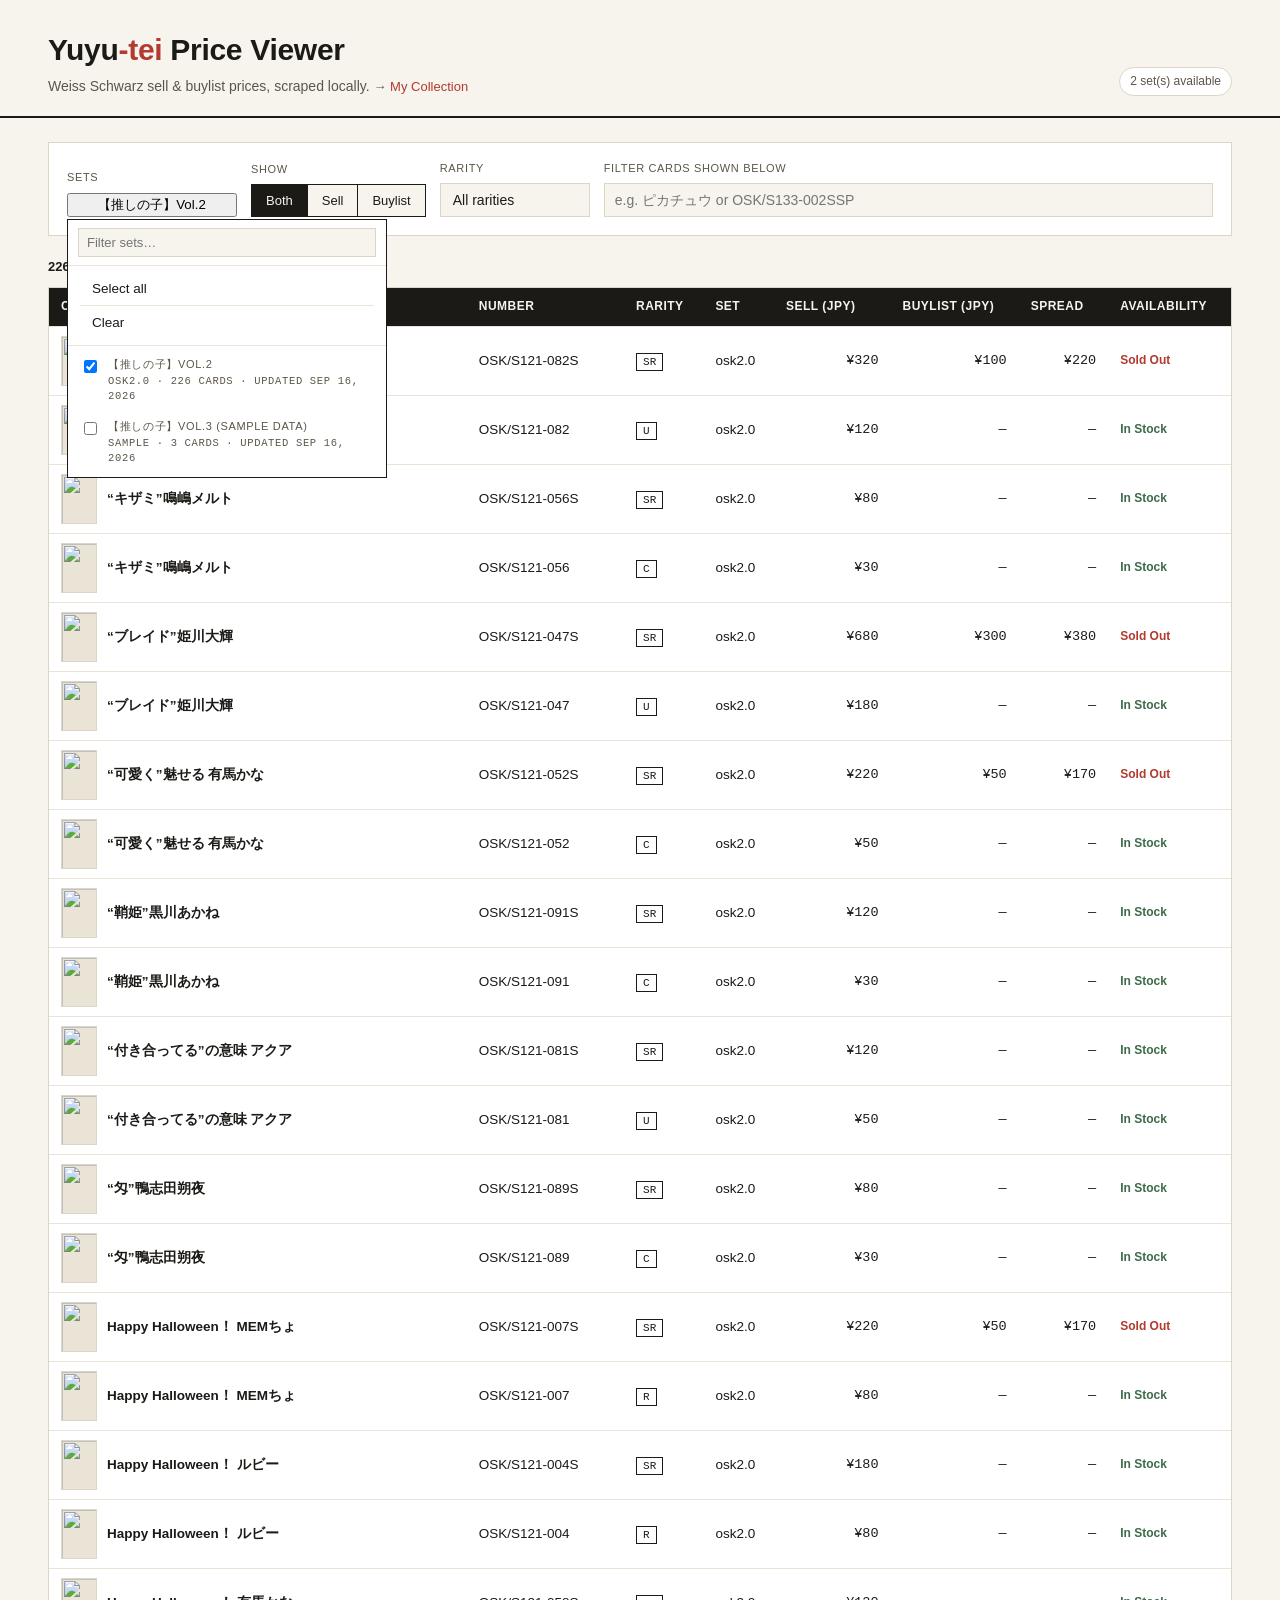
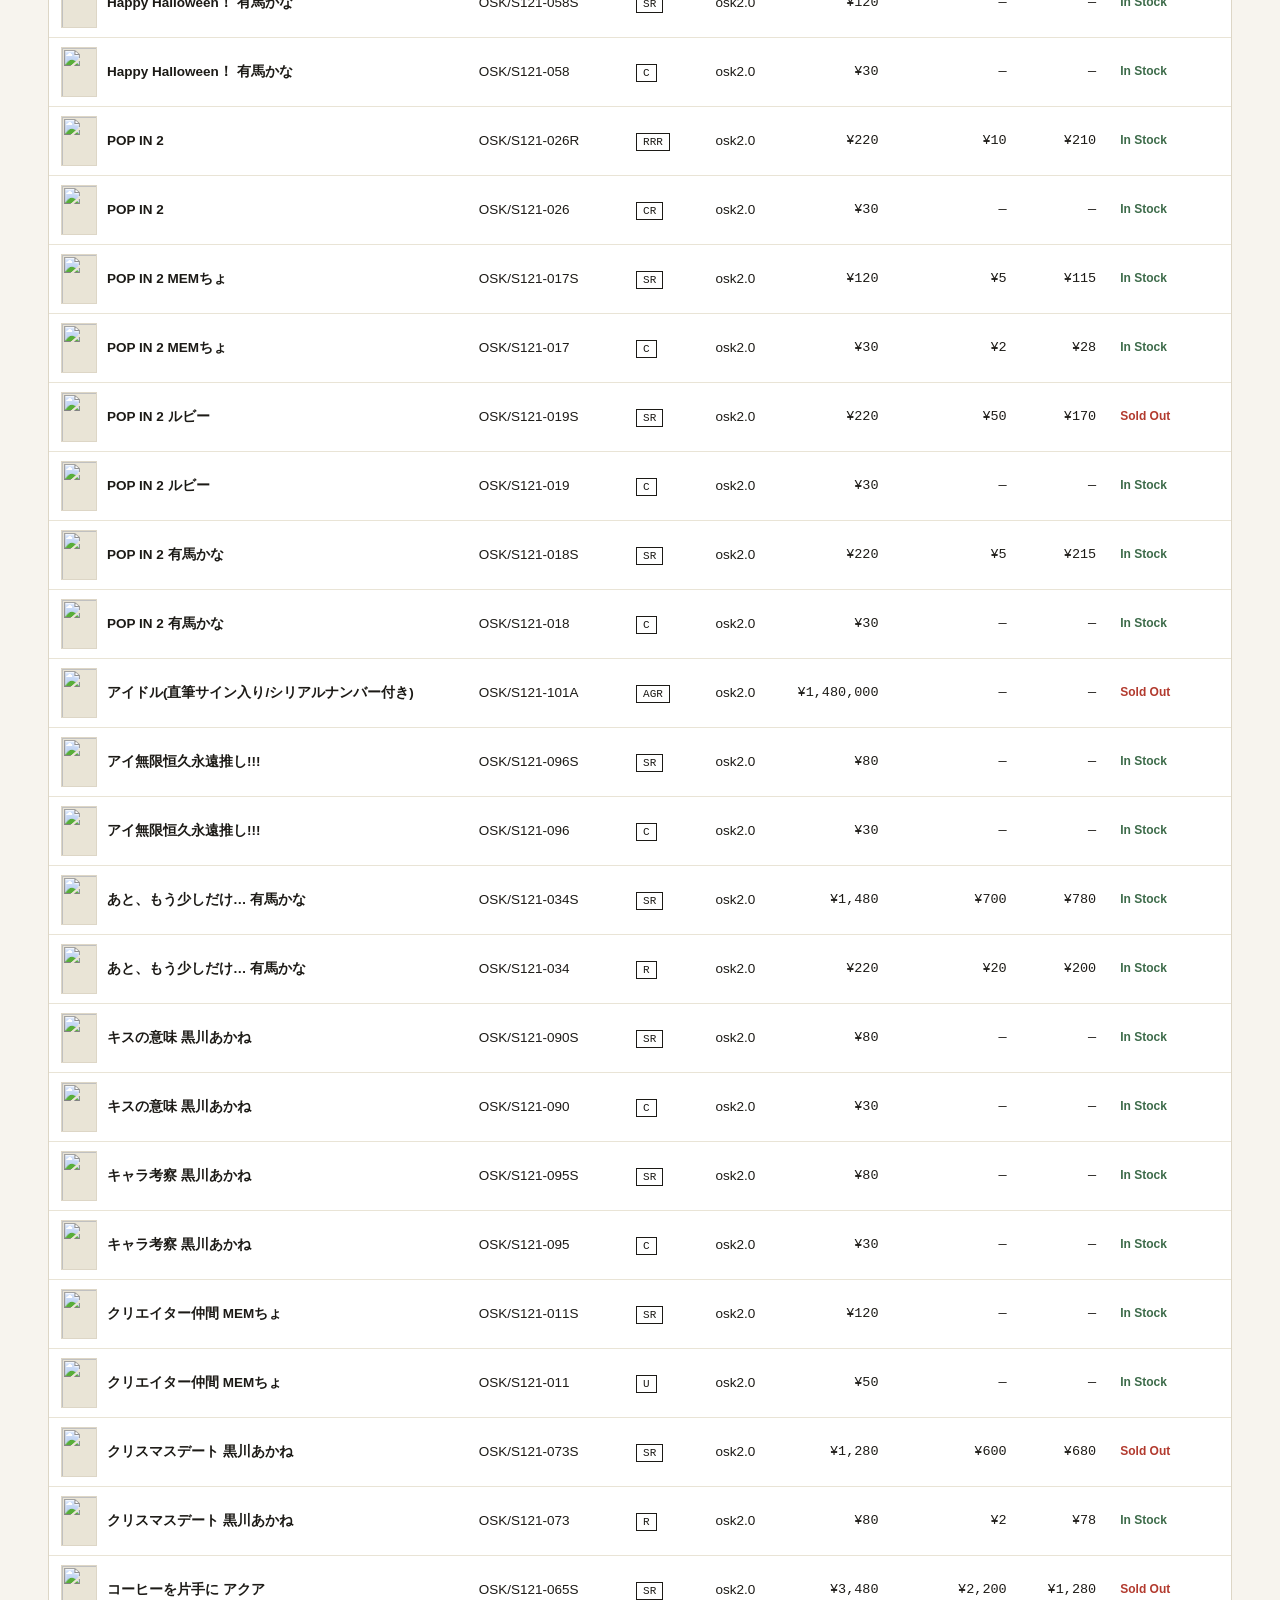
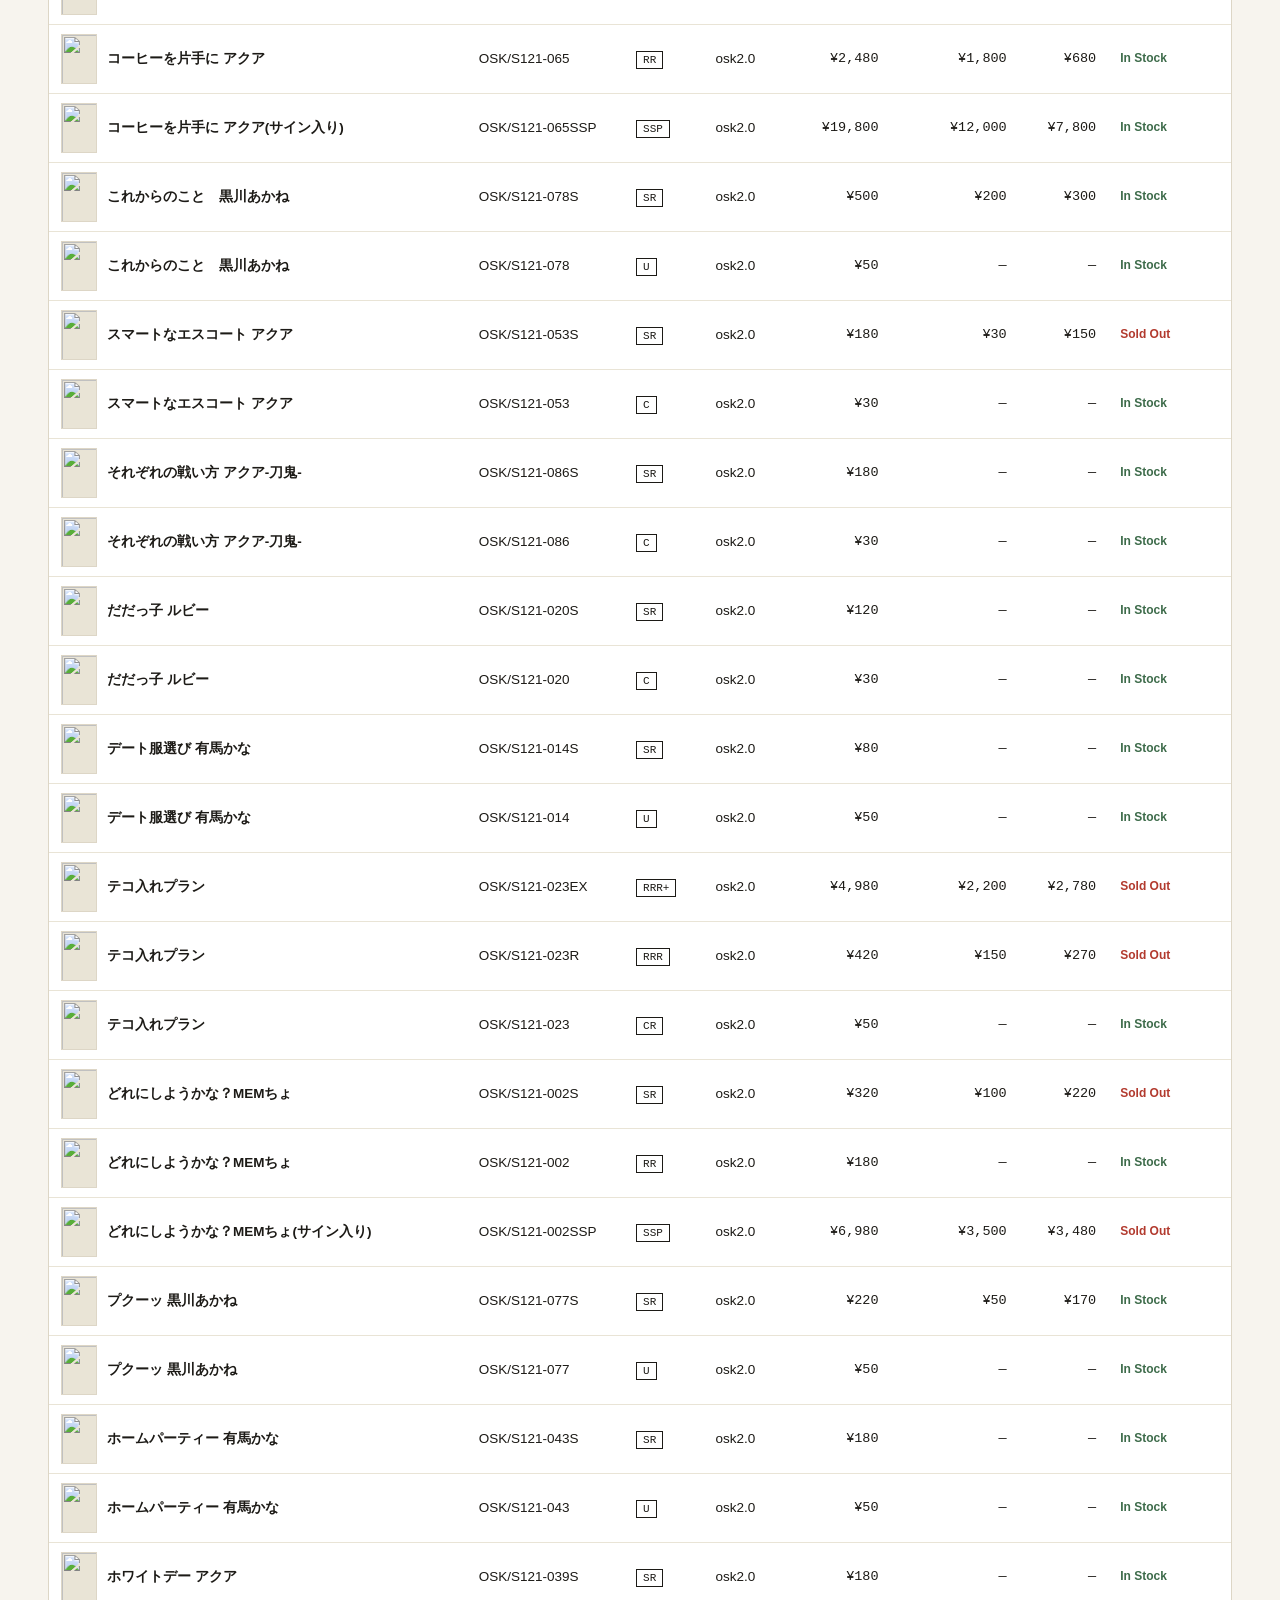
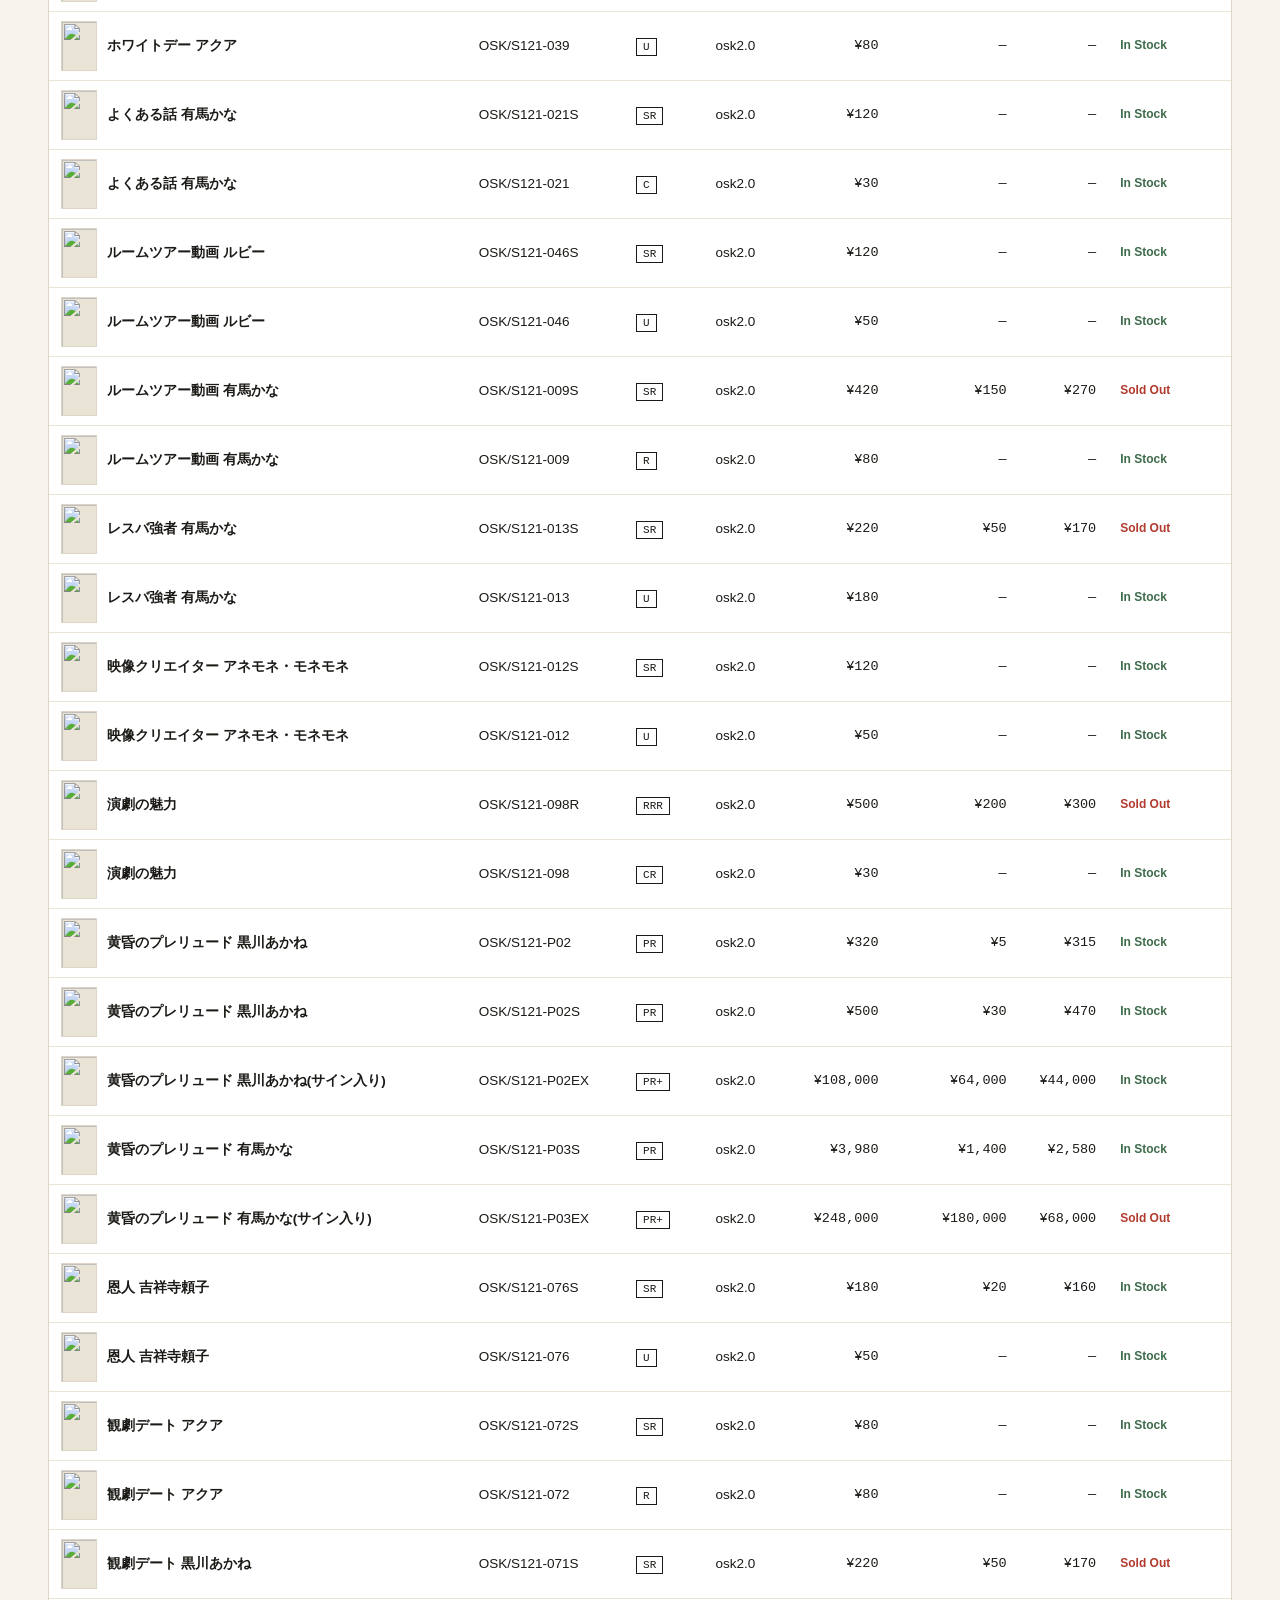
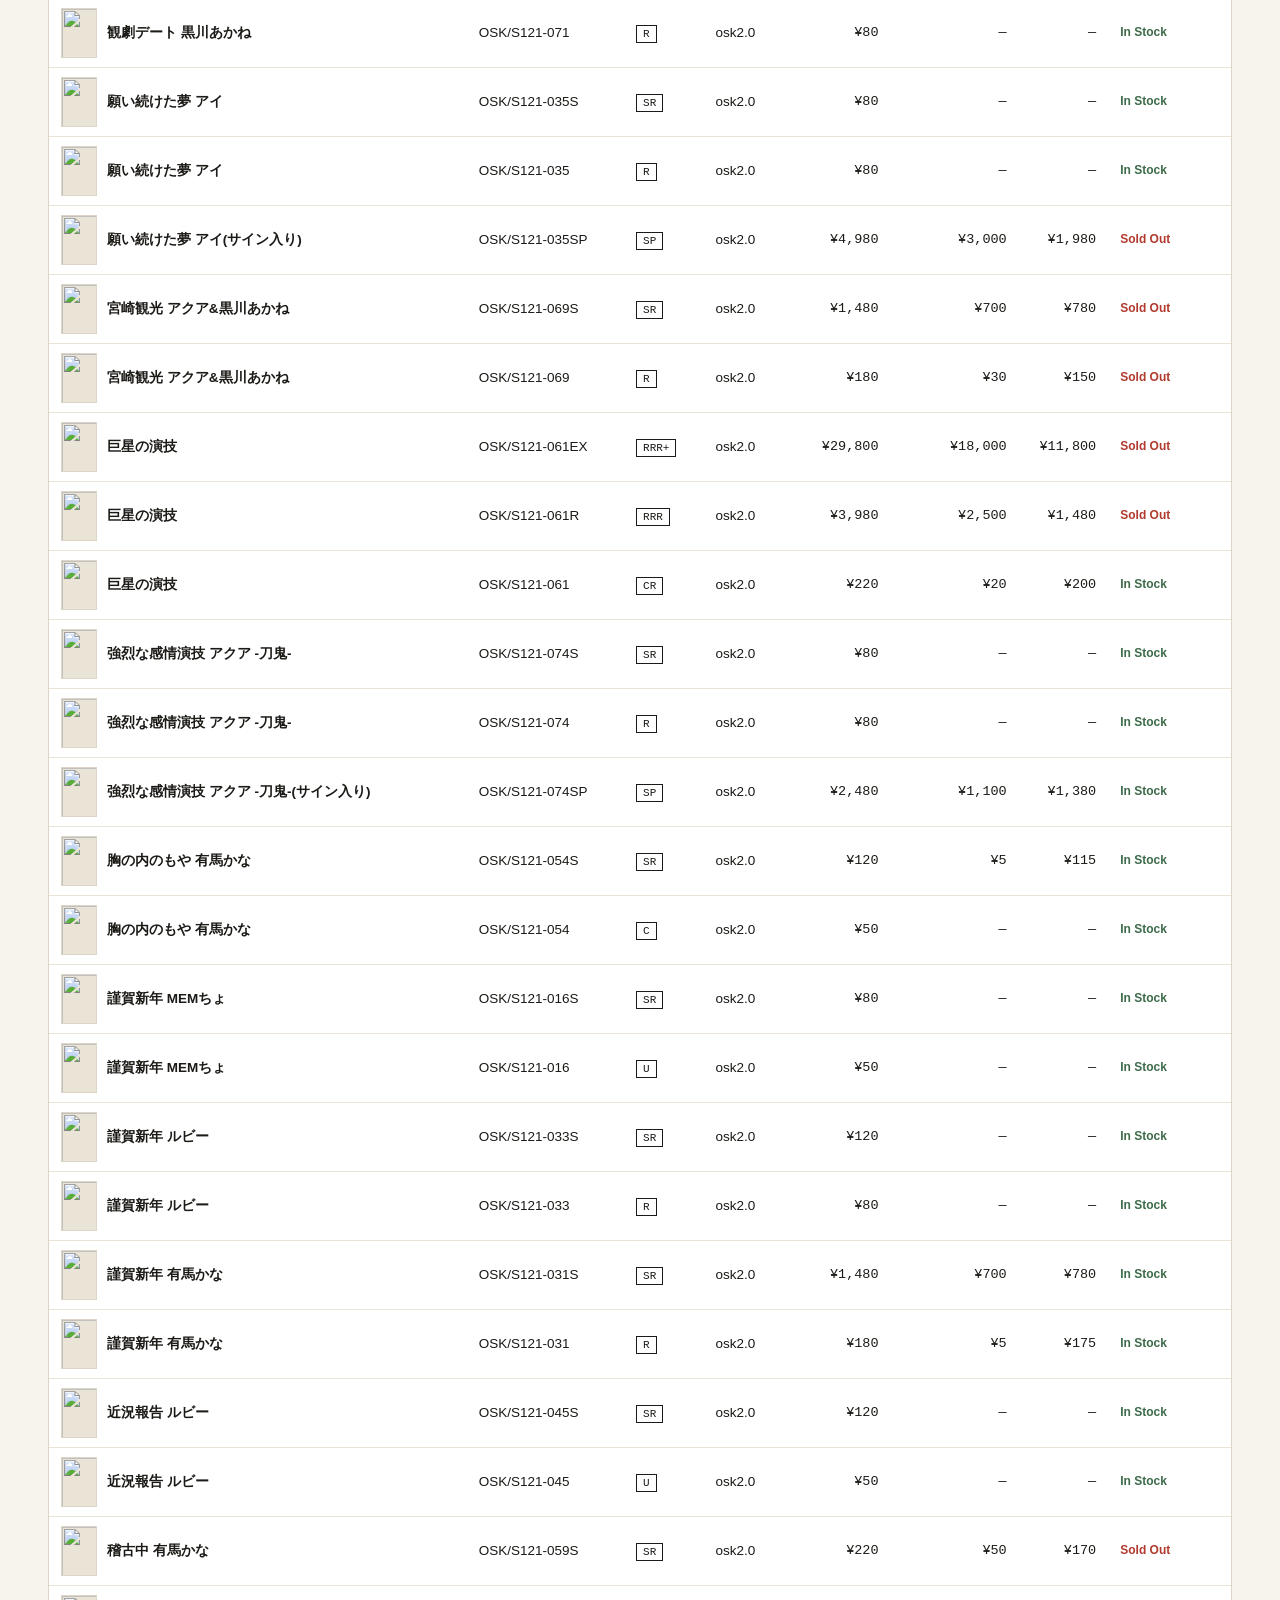
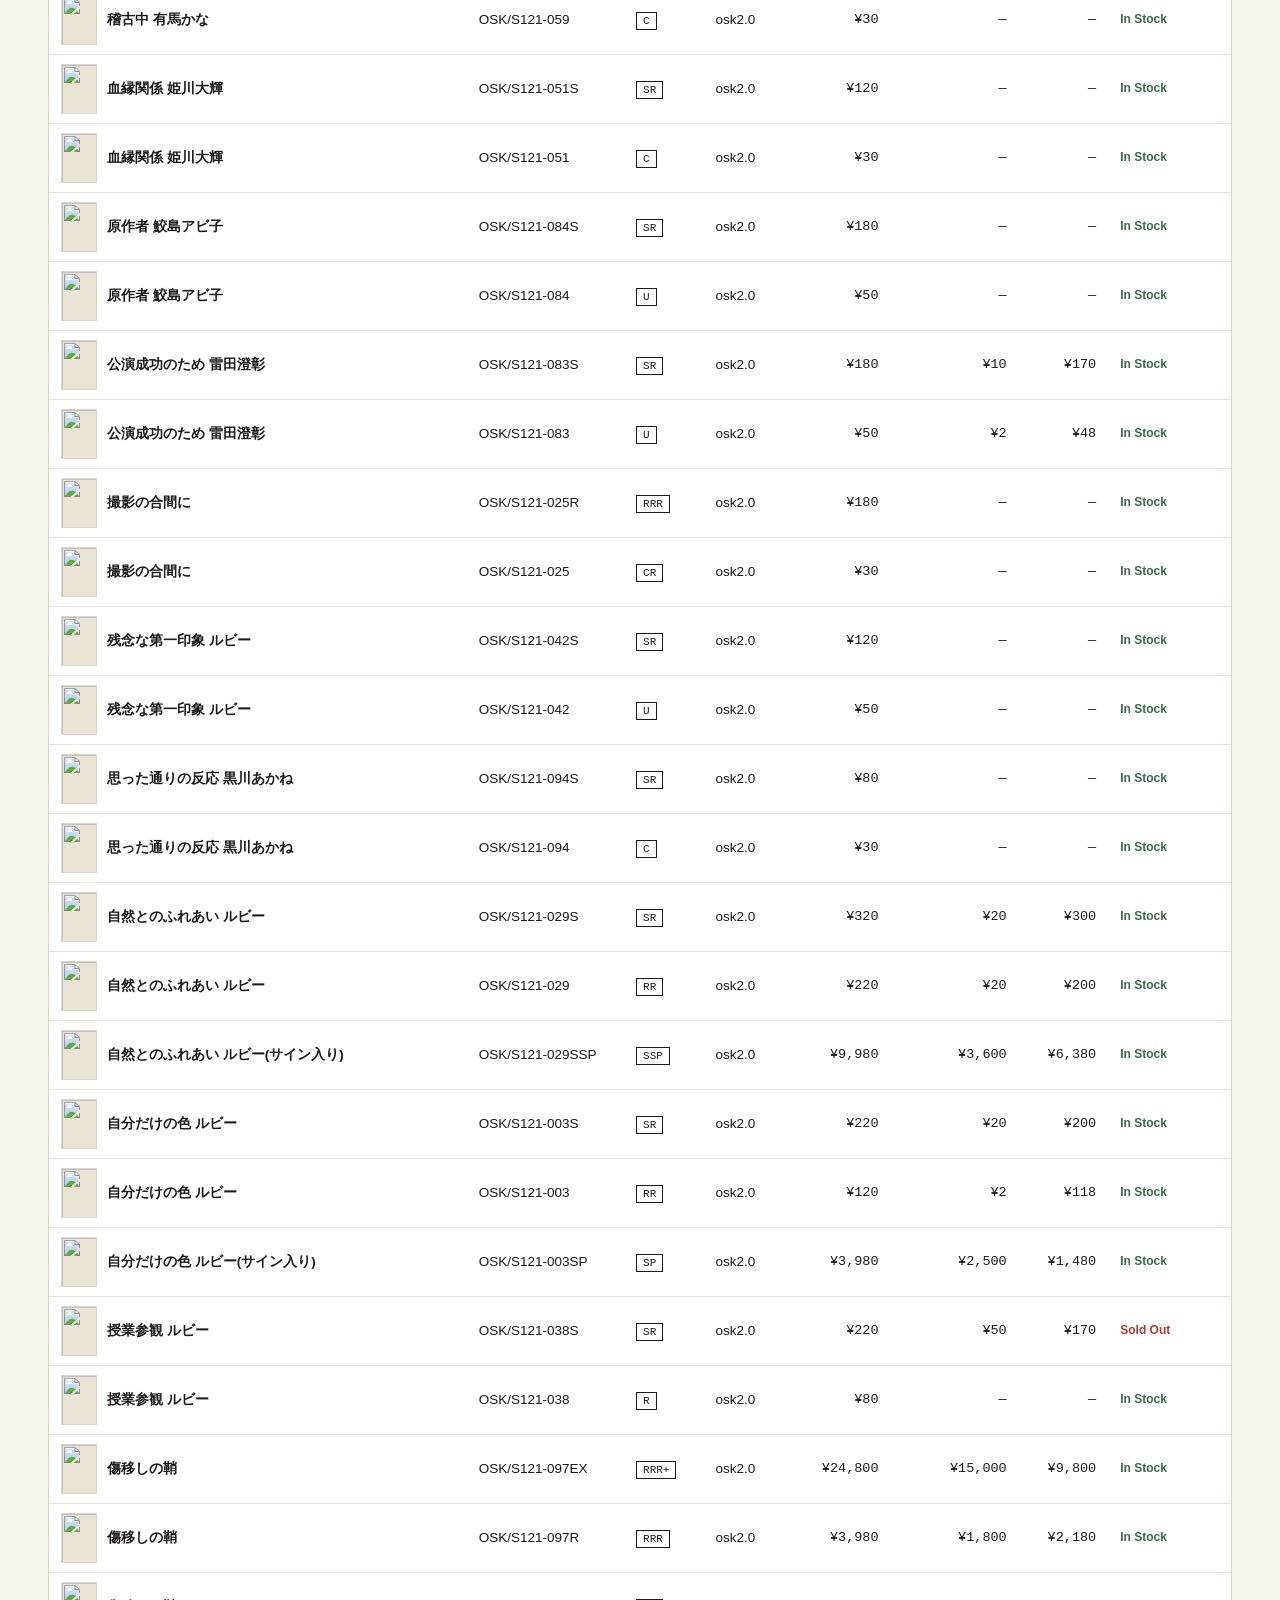
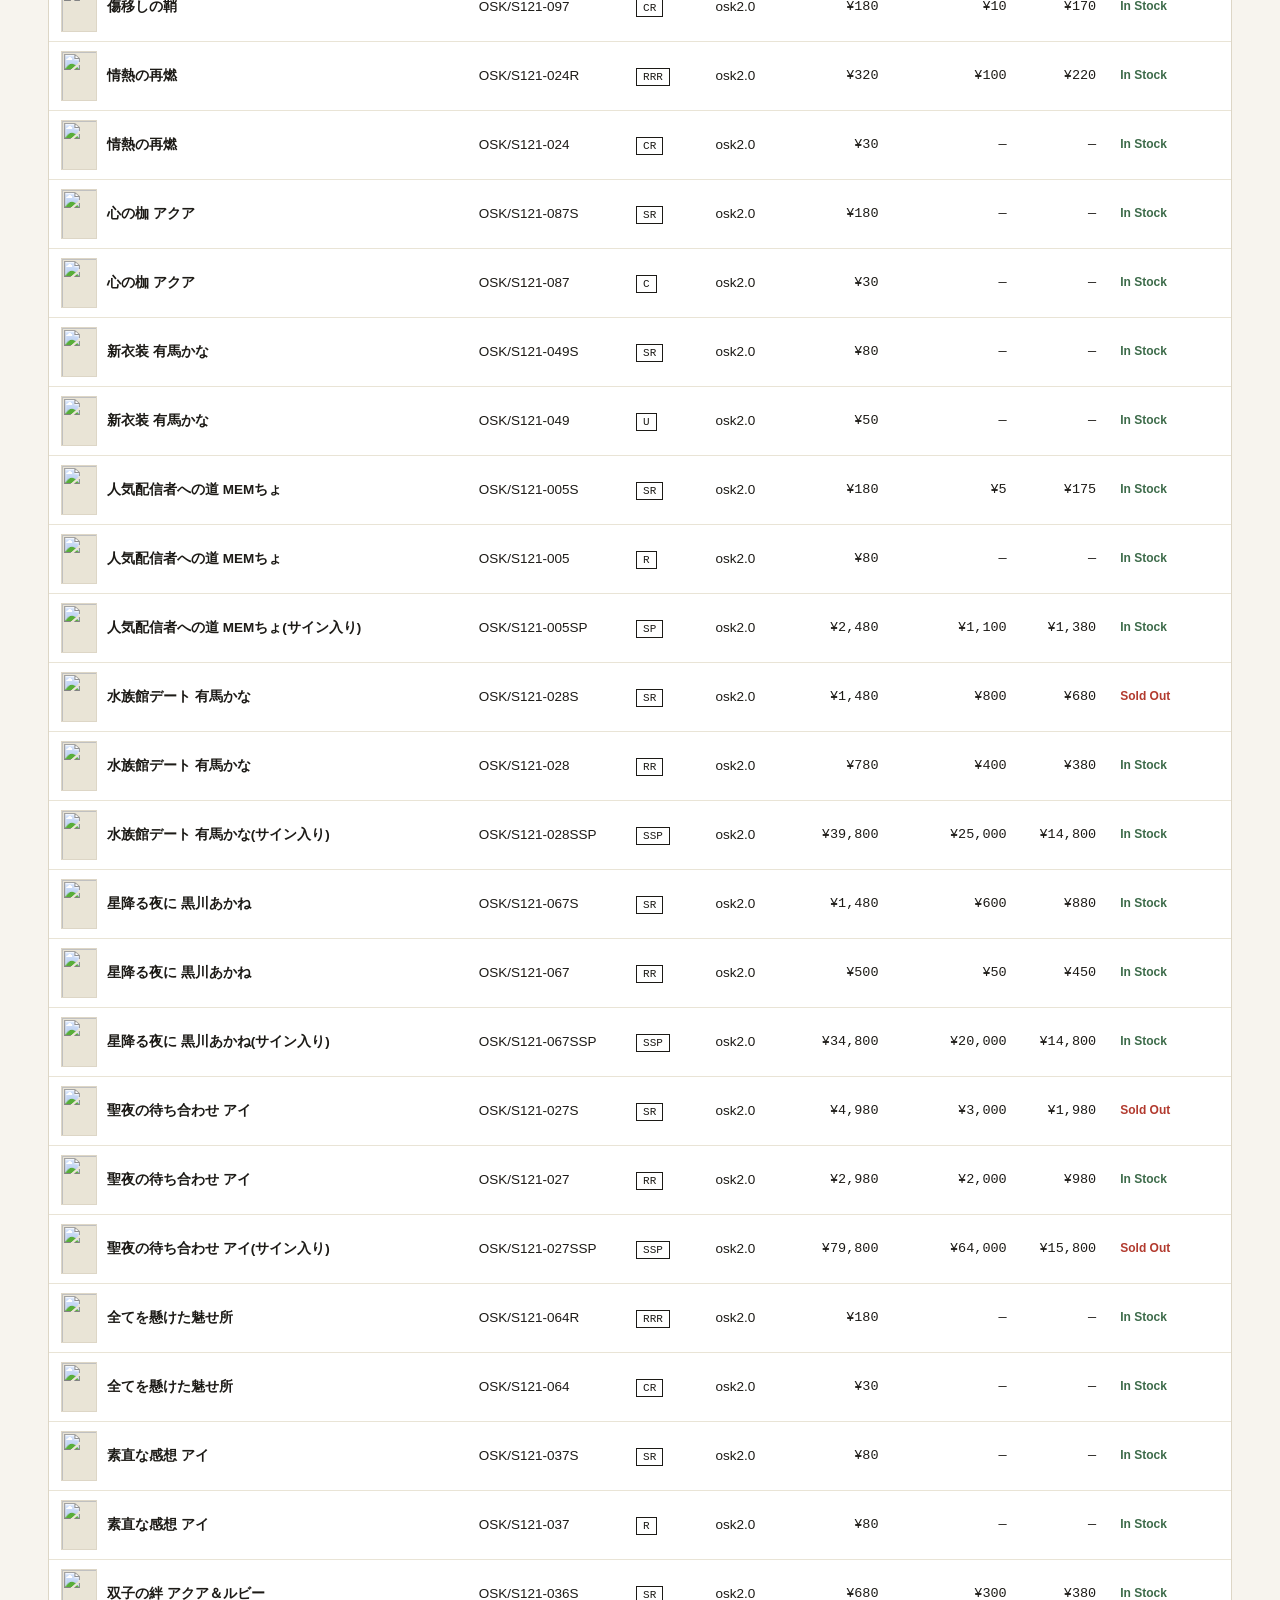
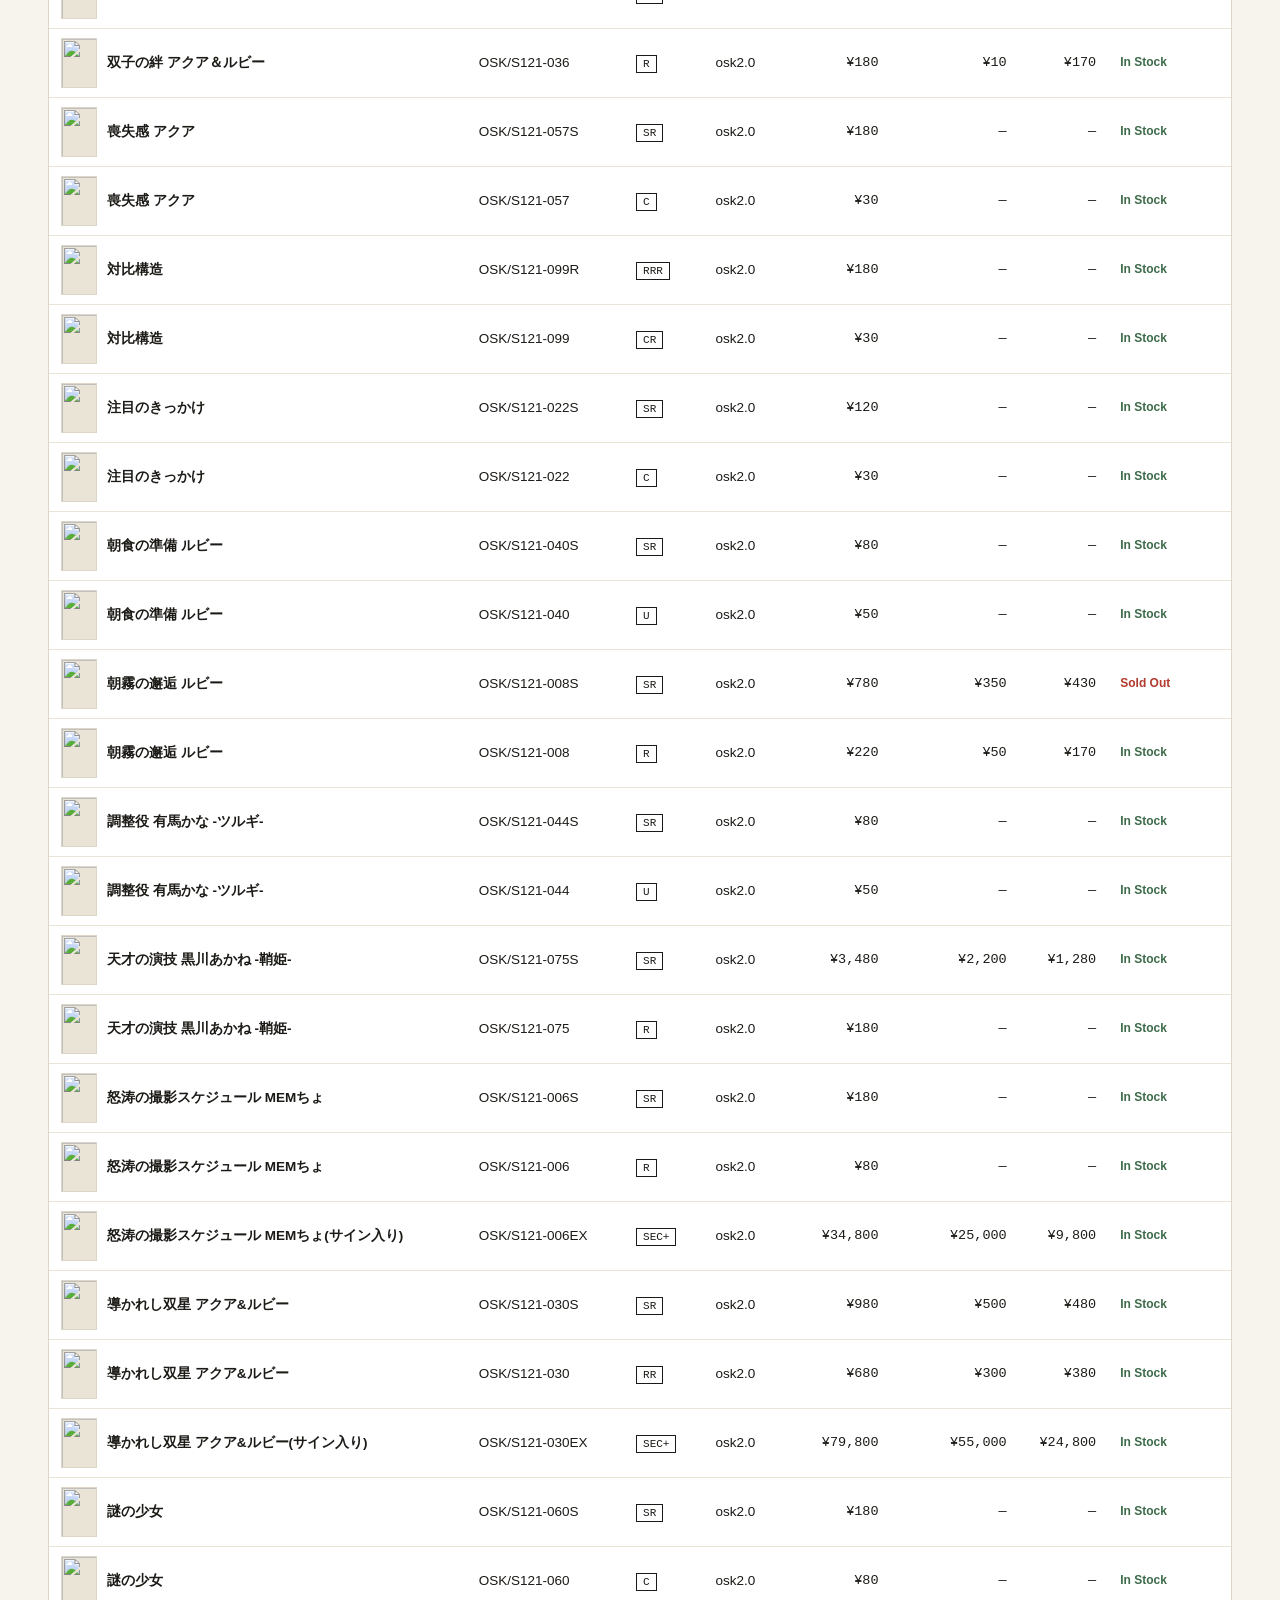
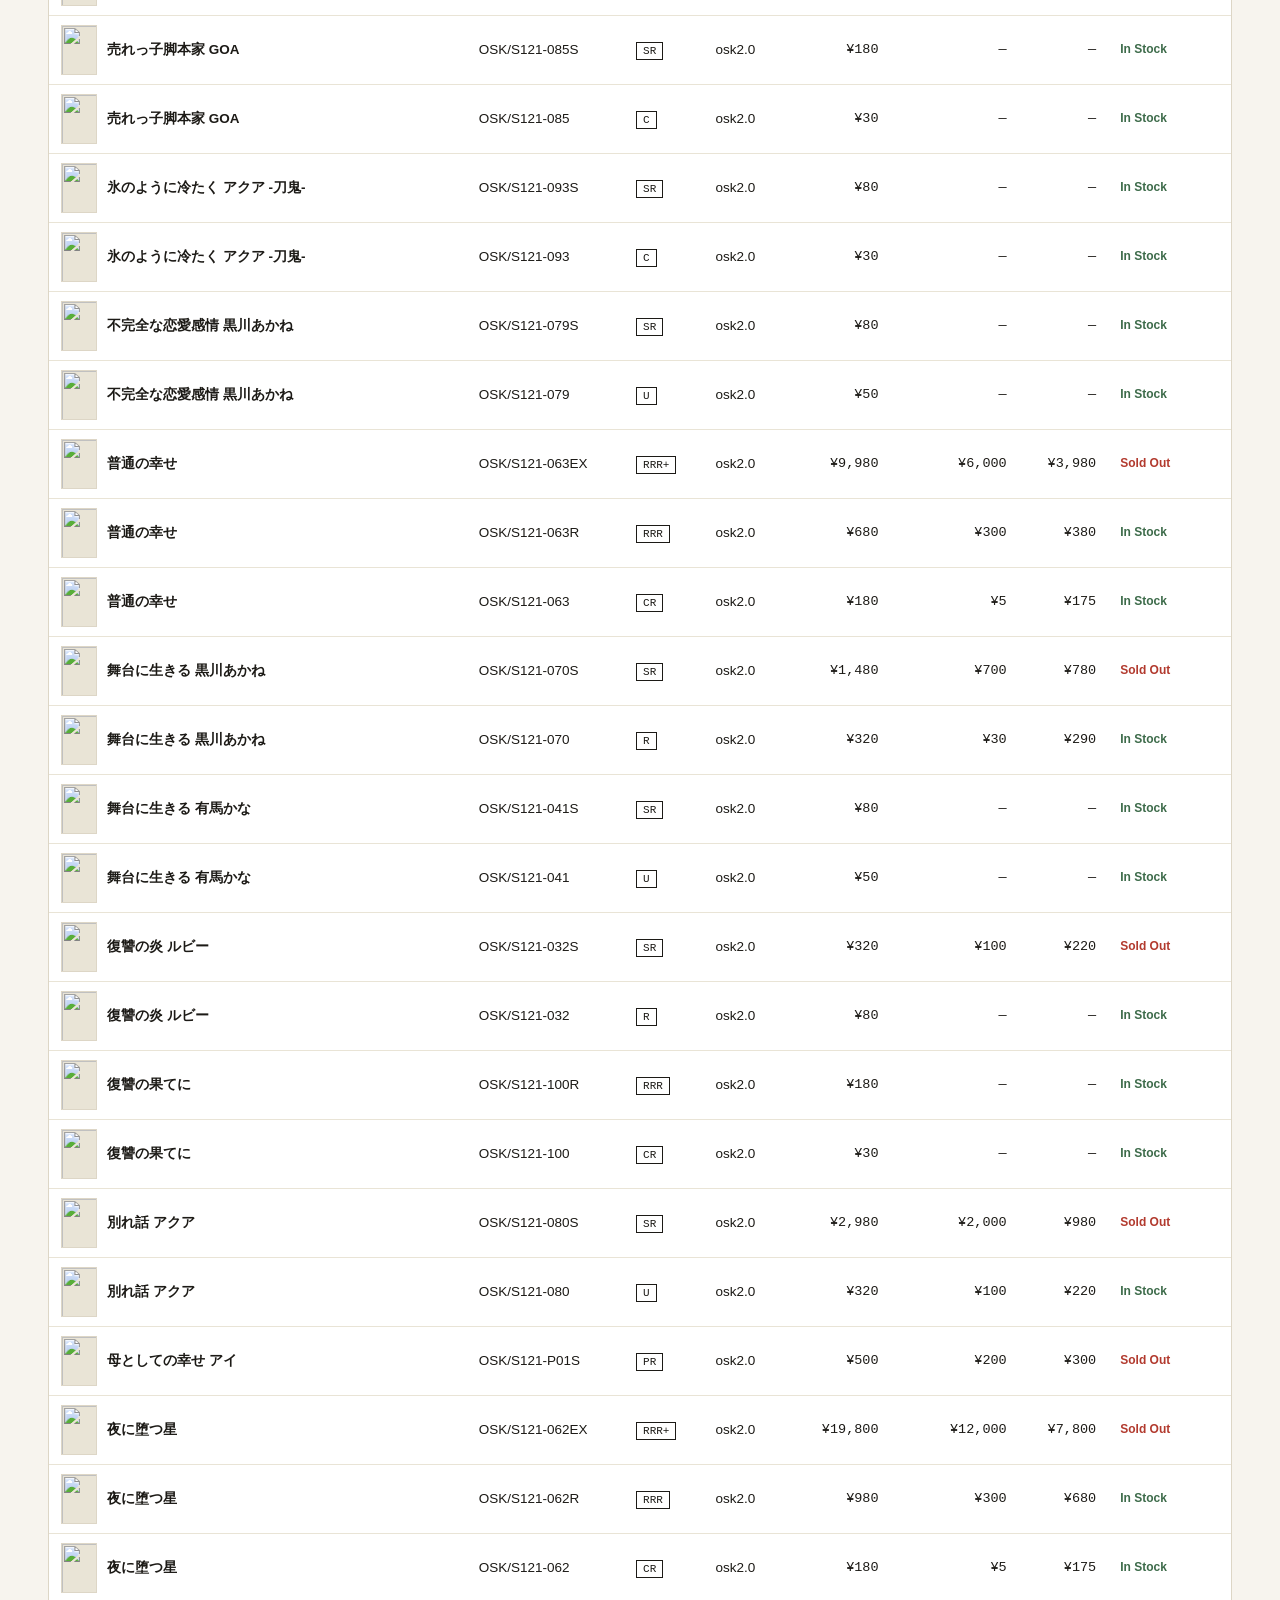
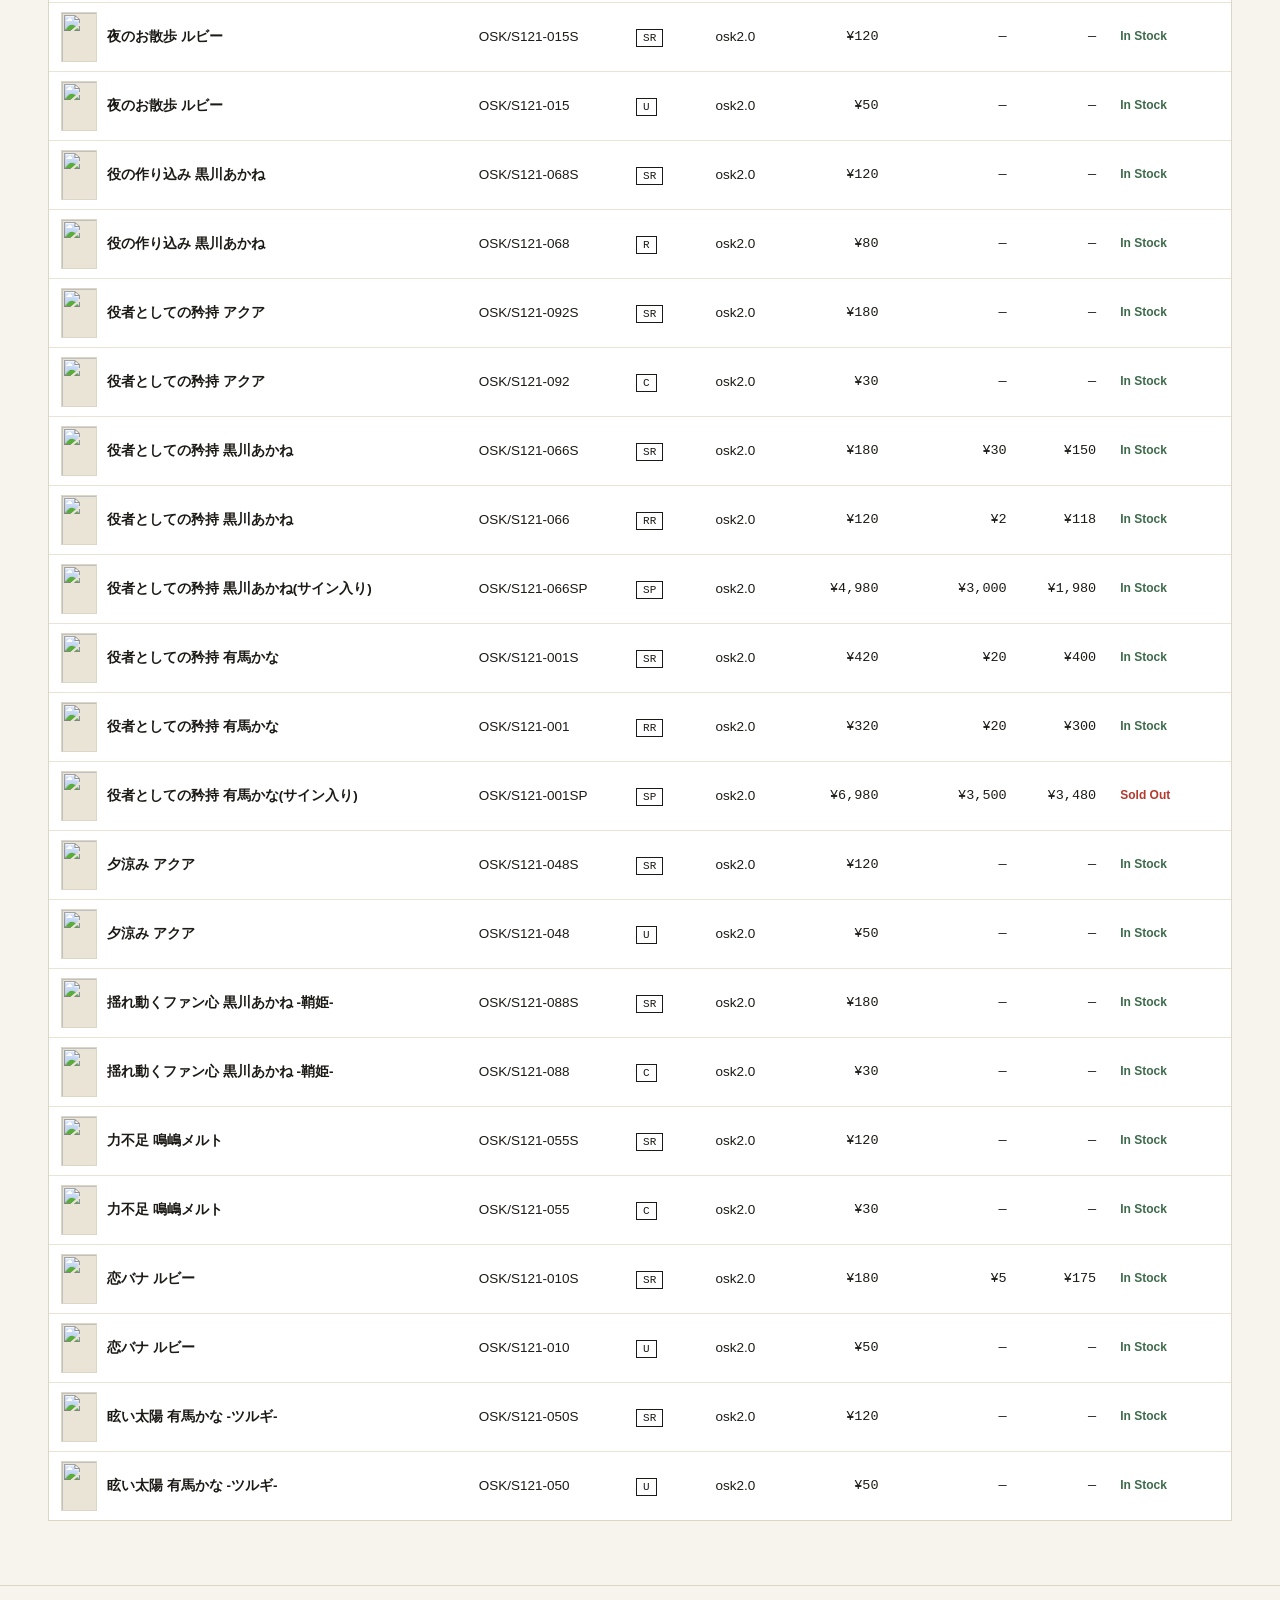
==== docs/index.html @ f2e88d10 "Add files via upload" ====
<!DOCTYPE html>
<html lang="en">
<head>
<meta charset="UTF-8">
<meta name="viewport" content="width=device-width, initial-scale=1.0">
<title>Yuyu-tei Price Viewer</title>
<style>
  :root{
    --paper:#f7f4ee;
    --ink:#1c1a16;
    --ink-soft:#5c5648;
    --line:#ddd6c6;
    --line-soft:#e9e4d6;
    --red:#b23a2e;
    --red-deep:#8c2c22;
    --green:#3d6b4a;
    --card-bg:#ffffff;
    --mono: "JetBrains Mono", ui-monospace, SFMono-Regular, Menlo, Consolas, monospace;
    --sans: "Zen Kaku Gothic New", "Hiragino Sans", "Segoe UI", sans-serif;
  }
  *{box-sizing:border-box;}
  html,body{margin:0;padding:0;}
  body{
    background:var(--paper);
    color:var(--ink);
    font-family:var(--sans);
    line-height:1.45;
    min-height:100vh;
  }

  header{
    border-bottom:2px solid var(--ink);
    padding:28px clamp(16px,4vw,48px) 20px;
    display:flex;
    align-items:flex-end;
    justify-content:space-between;
    flex-wrap:wrap;
    gap:12px;
  }
  header h1{
    margin:0;
    font-size:clamp(22px,3vw,30px);
    font-weight:700;
    letter-spacing:-0.01em;
  }
  header h1 span{color:var(--red);}
  header p{
    margin:4px 0 0;
    color:var(--ink-soft);
    font-size:14px;
  }
  #status-pill{
    font-size:12px;
    color:var(--ink-soft);
    border:1px solid var(--line);
    background:var(--card-bg);
    padding:5px 10px;
    border-radius:999px;
    white-space:nowrap;
  }

  main{
    padding:24px clamp(16px,4vw,48px) 64px;
    max-width:1400px;
    margin:0 auto;
  }

  .controls{
    display:flex;
    flex-wrap:wrap;
    gap:14px;
    align-items:flex-end;
    margin-bottom:22px;
    padding:18px;
    background:var(--card-bg);
    border:1px solid var(--line);
  }
  .field{
    display:flex;
    flex-direction:column;
    gap:6px;
  }
  .field label{
    font-size:11px;
    text-transform:uppercase;
    letter-spacing:0.06em;
    color:var(--ink-soft);
  }
  select, input[type="search"]{
    font-family:var(--sans);
    font-size:14px;
    padding:8px 10px;
    border:1px solid var(--line);
    background:var(--paper);
    color:var(--ink);
    min-width:150px;
  }
  select:focus, input:focus{
    outline:2px solid var(--red);
    outline-offset:1px;
  }
  .mode-toggle{
    display:flex;
    border:1px solid var(--ink);
  }
  .mode-toggle button{
    font-family:var(--sans);
    font-size:13px;
    padding:8px 14px;
    background:var(--paper);
    color:var(--ink);
    border:none;
    border-right:1px solid var(--ink);
    cursor:pointer;
  }
  .mode-toggle button:last-child{border-right:none;}
  .mode-toggle button.active{
    background:var(--ink);
    color:var(--paper);
  }
  .field.search{flex:1;min-width:200px;}
  .field.search input{width:100%;}
  .suggestions{
    position:absolute;
    top:100%;left:0;right:0;
    margin-top:2px;
    background:var(--card-bg);
    border:1px solid var(--ink);
    max-height:280px;
    overflow-y:auto;
    z-index:20;
  }
  .suggestions button{
    display:block;
    width:100%;
    text-align:left;
    padding:9px 12px;
    background:none;
    border:none;
    border-bottom:1px solid var(--line-soft);
    font-family:var(--sans);
    font-size:13.5px;
    color:var(--ink);
    cursor:pointer;
  }
  .suggestions button:last-child{border-bottom:none;}
  .suggestions button:hover, .suggestions button.hl{background:#fbf8f0;}
  .suggestions button .code{
    font-family:var(--mono);
    font-size:11px;
    color:var(--ink-soft);
    margin-left:8px;
  }
  .suggestions .none{
    padding:9px 12px;
    color:var(--ink-soft);
    font-size:13px;
  }
  .suggestions .updated{
    display:block;
    font-family:var(--mono);
    font-size:10px;
    color:var(--ink-soft);
    margin-top:2px;
  }
  .rarity-multiselect{position:relative;}
  #rarity-toggle{
    font-family:var(--sans);
    font-size:14px;
    padding:8px 12px;
    border:1px solid var(--line);
    background:var(--paper);
    color:var(--ink);
    cursor:pointer;
    min-width:150px;
    text-align:left;
  }
  #rarity-panel{
    min-width:180px;
    padding:6px 0;
  }
  #rarity-panel label{
    display:flex;
    align-items:center;
    gap:8px;
    padding:6px 12px;
    font-size:13.5px;
    cursor:pointer;
  }
  #rarity-panel label:hover{background:#fbf8f0;}
  #rarity-panel .rarity-actions{
    display:flex;
    gap:10px;
    padding:4px 12px 8px;
    border-bottom:1px solid var(--line-soft);
    margin-bottom:4px;
  }
  #rarity-panel .rarity-actions button{
    font-size:11px;
    color:var(--red);
    background:none;
    border:none;
    cursor:pointer;
    padding:0;
    text-decoration:underline;
  }
  .sets-panel{
    min-width:320px;
    max-height:360px;
    padding:0;
    display:flex;
    flex-direction:column;
  }
  .sets-panel .panel-search{
    padding:8px 10px;
    border-bottom:1px solid var(--line-soft);
  }
  .sets-panel .panel-search input{
    width:100%;
    font-size:13px;
    padding:6px 8px;
    border:1px solid var(--line);
    background:var(--paper);
  }
  .sets-panel .rarity-actions{
    border-bottom:1px solid var(--line-soft);
    margin-bottom:0;
    padding:6px 12px;
  }
  #sets-panel-list{
    overflow-y:auto;
    padding:4px 0;
  }
  #sets-panel-list label{
    display:flex;
    align-items:flex-start;
    gap:8px;
    padding:7px 12px;
  }
  #sets-panel-list .set-meta{
    display:flex;
    flex-direction:column;
    gap:1px;
  }
  #sets-panel-list .set-meta .code{
    font-family:var(--mono);
    font-size:10.5px;
    color:var(--ink-soft);
  }
  #sets-toggle{min-width:170px;}

  #summary{
    font-size:13px;
    color:var(--ink-soft);
    margin:0 0 10px;
  }
  #summary strong{color:var(--ink);}

  .table-wrap{
    border:1px solid var(--line);
    background:var(--card-bg);
    overflow-x:auto;
  }
  table{
    border-collapse:collapse;
    width:100%;
    min-width:960px;
    font-size:13.5px;
  }
  thead th{
    position:sticky;
    top:0;
    background:var(--ink);
    color:var(--paper);
    text-align:left;
    padding:10px 12px;
    font-weight:600;
    font-size:12px;
    text-transform:uppercase;
    letter-spacing:0.04em;
    cursor:pointer;
    white-space:nowrap;
    user-select:none;
  }
  thead th:hover{background:var(--red-deep);}
  thead th .arrow{opacity:0.6;font-size:10px;margin-left:4px;}
  tbody tr{border-top:1px solid var(--line-soft);}
  tbody tr:hover{background:#fbf8f0;}
  td{padding:9px 12px;vertical-align:middle;}
  td.num{font-family:var(--mono);font-variant-numeric:tabular-nums;text-align:right;white-space:nowrap;}
  td.card-cell{display:flex;align-items:center;gap:10px;min-width:220px;}
  td.card-cell img{
    width:36px;height:50px;object-fit:cover;
    border:1px solid var(--line);
    background:var(--line-soft);
    flex-shrink:0;
  }
  td.card-cell a{color:var(--ink);text-decoration:none;font-weight:600;}
  td.card-cell a:hover{color:var(--red);text-decoration:underline;}
  .rarity-badge{
    font-family:var(--mono);
    font-size:11px;
    padding:2px 6px;
    border:1px solid var(--ink);
    white-space:nowrap;
  }
  .avail{font-size:12px;font-weight:600;}
  .avail.in{color:var(--green);}
  .avail.out{color:var(--red);}
  .empty-state{
    padding:48px 20px;
    text-align:center;
    color:var(--ink-soft);
    font-size:14px;
  }
  .boosted-tag{
    font-size:10px;
    color:var(--red);
    border:1px solid var(--red);
    padding:1px 4px;
    margin-left:6px;
  }
  footer{
    padding:20px clamp(16px,4vw,48px) 40px;
    color:var(--ink-soft);
    font-size:12px;
    border-top:1px solid var(--line);
  }
  footer a{color:var(--ink-soft);}
</style>
</head>
<body>

<header>
  <div>
    <h1>Yuyu<span>-tei</span> Price Viewer</h1>
    <p>Weiss Schwarz sell &amp; buylist prices, scraped locally. <span style="font-size:13px;color:var(--ink-soft);">→ <a href="collection.html" style="color:var(--red);text-decoration:none;">My Collection</a></span></p>
  </div>
  <div id="status-pill">loading manifest…</div>
</header>

<main>
  <div class="controls">
    <div class="field">
      <label>Sets</label>
      <div class="rarity-multiselect" id="sets-multiselect">
        <button type="button" id="sets-toggle">Loading…</button>
        <div class="suggestions sets-panel" id="sets-panel" hidden>
          <div class="panel-search"><input type="text" id="sets-panel-search" placeholder="Filter sets…" autocomplete="off"></div>
          <div class="rarity-actions">
            <button type="button" data-act="all">Select all</button>
            <button type="button" data-act="none">Clear</button>
          </div>
          <div id="sets-panel-list"></div>
        </div>
      </div>
    </div>
    <div class="field">
      <label>Show</label>
      <div class="mode-toggle" id="mode-toggle">
        <button data-mode="both" class="active">Both</button>
        <button data-mode="sell">Sell</button>
        <button data-mode="buy">Buylist</button>
      </div>
    </div>
    <div class="field">
      <label>Rarity</label>
      <div class="rarity-multiselect" id="rarity-multiselect">
        <button type="button" id="rarity-toggle">All rarities</button>
        <div class="suggestions" id="rarity-panel" hidden></div>
      </div>
    </div>
    <div class="field search">
      <label for="search-input">Filter cards shown below</label>
      <input type="search" id="search-input" placeholder="e.g. ピカチュウ or OSK/S133-002SSP">
    </div>
  </div>

  <p id="summary"></p>

  <div class="table-wrap">
    <table id="card-table">
      <thead>
        <tr>
          <th data-key="name">Card</th>
          <th data-key="cardNumber">Number</th>
          <th data-key="rarity">Rarity</th>
          <th data-key="setCode">Set</th>
          <th data-key="sellPriceJpy" class="num">Sell (JPY)</th>
          <th data-key="buyPriceJpy" class="num">Buylist (JPY)</th>
          <th data-key="spreadJpy" class="num">Spread</th>
          <th data-key="availability">Availability</th>
        </tr>
      </thead>
      <tbody id="card-tbody"></tbody>
    </table>
    <div class="empty-state" id="empty-state" style="display:none;"></div>
  </div>
</main>

<footer>
  Data scraped from <a href="https://yuyu-tei.jp" target="_blank" rel="noopener">yuyu-tei.jp</a> using a local Python
  script — this page just displays whatever's in <code>data/</code>. Re-run the scraper with <code>--site</code>
  to refresh a set, then commit &amp; push.
</footer>

<script>
(function(){
  const setsToggle = document.getElementById('sets-toggle');
  const setsPanel = document.getElementById('sets-panel');
  const setsPanelSearch = document.getElementById('sets-panel-search');
  const setsPanelList = document.getElementById('sets-panel-list');
  const searchInput = document.getElementById('search-input');
  const rarityToggle = document.getElementById('rarity-toggle');
  const rarityPanel = document.getElementById('rarity-panel');
  const tbody = document.getElementById('card-tbody');
  const table = document.getElementById('card-table');
  const emptyState = document.getElementById('empty-state');
  const summary = document.getElementById('summary');
  const statusPill = document.getElementById('status-pill');
  const modeToggle = document.getElementById('mode-toggle');

  let manifest = [];       // all scraped WS sets: {game,set,name,aliases,file,count,scrapedAt,...}
  let currentRows = [];
  let mode = 'both';
  let sortKey = 'name';
  let sortDir = 1;
  let allRarities = [];
  let selectedRarities = new Set();
  let selectedSetKeys = new Set();  // "game|set" strings
  const setDataCache = {};          // file path -> parsed rows, so re-toggling a set doesn't re-fetch

  function setKey(m){ return m.game + '|' + m.set; }

  function fmtYen(v){
    if (v === null || v === undefined || v === '') return '—';
    const n = Number(v);
    if (Number.isNaN(n)) return '—';
    return '¥' + n.toLocaleString('en-US');
  }

  function fmtDate(iso){
    if (!iso) return '';
    const d = new Date(iso);
    if (isNaN(d)) return '';
    return d.toLocaleDateString(undefined, {year:'numeric', month:'short', day:'numeric'});
  }

  function normForMatch(s){
    return (s || '').toLowerCase().replace(/[\s/\-]/g, '');
  }

  function loadManifest(){
    fetch('data/manifest.json', {cache:'no-store'})
      .then(r => { if(!r.ok) throw new Error('no manifest'); return r.json(); })
      .then(data => {
        manifest = data.filter(m => m.game === 'ws')
                        .sort((a,b) => (b.scrapedAt||'').localeCompare(a.scrapedAt||''));
        statusPill.textContent = manifest.length
          ? manifest.length + ' set(s) available'
          : 'no data yet';
        if (manifest.length) {
          selectedSetKeys = new Set([setKey(manifest[0])]); // default: most recently scraped set
          renderSetsPanel();
          updateSetsToggleLabel();
          loadSelectedSets();
        } else {
          setsToggle.textContent = 'No sets yet';
          showEmpty('No sets scraped yet. Run the scraper locally with --site, then commit & push (see README).');
        }
      })
      .catch(() => {
        statusPill.textContent = 'no data yet — run the scraper with --site';
        setsToggle.textContent = 'No sets yet';
        showEmpty('No data files found. Run the scraper locally with the --site flag ' +
                  '(see README) to generate data/manifest.json, then commit and push.');
      });
  }

  function matchSetsList(query){
    const q = normForMatch(query);
    if (!q) return manifest;
    return manifest.filter(m => {
      const haystacks = [m.name, m.set, ...(m.aliases||[])].map(normForMatch);
      return haystacks.some(h => h.includes(q));
    });
  }

  function renderSetsPanel(){
    const matches = matchSetsList(setsPanelSearch.value);
    if (!matches.length) {
      setsPanelList.innerHTML = '<div class="none">No sets match.</div>';
      return;
    }
    setsPanelList.innerHTML = matches.map(m => `
      <label>
        <input type="checkbox" value="${escapeHtml(setKey(m))}" ${selectedSetKeys.has(setKey(m)) ? 'checked' : ''}>
        <span class="set-meta">
          <span>${escapeHtml(m.name || m.set)}</span>
          <span class="code">${escapeHtml(m.set)} · ${m.count} cards · updated ${fmtDate(m.scrapedAt)}</span>
        </span>
      </label>`).join('');
    setsPanelList.querySelectorAll('input[type="checkbox"]').forEach(cb => {
      cb.addEventListener('change', () => {
        if (cb.checked) selectedSetKeys.add(cb.value); else selectedSetKeys.delete(cb.value);
        updateSetsToggleLabel();
        loadSelectedSets();
      });
    });
  }

  function updateSetsToggleLabel(){
    if (!manifest.length) { setsToggle.textContent = 'No sets yet'; return; }
    if (selectedSetKeys.size === 0) setsToggle.textContent = 'No sets selected';
    else if (selectedSetKeys.size === manifest.length) setsToggle.textContent = 'All sets';
    else if (selectedSetKeys.size === 1) {
      const m = manifest.find(m => setKey(m) === [...selectedSetKeys][0]);
      setsToggle.textContent = m ? (m.name || m.set) : '1 set';
    } else setsToggle.textContent = selectedSetKeys.size + ' sets selected';
  }

  setsToggle.addEventListener('click', () => {
    setsPanel.hidden = !setsPanel.hidden;
    if (!setsPanel.hidden) setsPanelSearch.focus();
  });
  setsPanelSearch.addEventListener('input', renderSetsPanel);
  setsPanel.querySelector('[data-act="all"]').addEventListener('click', () => {
    selectedSetKeys = new Set(manifest.map(setKey));
    renderSetsPanel(); updateSetsToggleLabel(); loadSelectedSets();
  });
  setsPanel.querySelector('[data-act="none"]').addEventListener('click', () => {
    selectedSetKeys = new Set();
    renderSetsPanel(); updateSetsToggleLabel(); loadSelectedSets();
  });
  document.addEventListener('click', e => {
    if (!e.target.closest('#sets-multiselect')) setsPanel.hidden = true;
  });

  function loadSelectedSets(){
    const entries = manifest.filter(m => selectedSetKeys.has(setKey(m)));
    if (!entries.length) {
      currentRows = [];
      allRarities = [];
      selectedRarities = new Set();
      renderRarityPanel();
      updateRarityToggleLabel();
      showEmpty('No sets selected — pick one or more from the Sets dropdown.');
      return;
    }
    table.style.display = 'table';
    emptyState.style.display = 'none';
    tbody.innerHTML = '<tr><td colspan="8" style="padding:20px;color:var(--ink-soft);">Loading…</td></tr>';

    Promise.all(entries.map(entry =>
      setDataCache[entry.file]
        ? Promise.resolve(setDataCache[entry.file])
        : fetch(entry.file, {cache:'no-store'}).then(r => r.json()).then(rows => {
            setDataCache[entry.file] = rows;
            return rows;
          })
    )).then(rowArrays => {
      currentRows = rowArrays.flat();
      populateRarities();
      render();
    }).catch(() => showEmpty('Could not load one or more selected sets.'));
  }

  function populateRarities(){
    // Unique rarities, in the order they first appear (which already
    // follows the set's own printed rarity order).
    const seen = [];
    for (const r of currentRows) {
      if (r.rarity && !seen.includes(r.rarity)) seen.push(r.rarity);
    }
    allRarities = seen;
    selectedRarities = new Set(); // default: nothing ticked = no filter, show everything
    renderRarityPanel();
    updateRarityToggleLabel();
  }

  function renderRarityPanel(){
    if (!allRarities.length) {
      rarityPanel.innerHTML = '<div class="none">No rarity data for this set.</div>';
      return;
    }
    const actions = `<div class="rarity-actions">
      <button type="button" data-act="all">Select all</button>
      <button type="button" data-act="none">Clear</button>
    </div>`;
    const boxes = allRarities.map(r => `
      <label>
        <input type="checkbox" value="${escapeHtml(r)}" ${selectedRarities.has(r) ? 'checked' : ''}>
        ${escapeHtml(r)}
      </label>`).join('');
    rarityPanel.innerHTML = actions + boxes;

    rarityPanel.querySelector('[data-act="all"]').addEventListener('click', () => {
      selectedRarities = new Set(allRarities);
      renderRarityPanel(); updateRarityToggleLabel(); render();
    });
    rarityPanel.querySelector('[data-act="none"]').addEventListener('click', () => {
      selectedRarities = new Set();
      renderRarityPanel(); updateRarityToggleLabel(); render();
    });
    rarityPanel.querySelectorAll('input[type="checkbox"]').forEach(cb => {
      cb.addEventListener('change', () => {
        if (cb.checked) selectedRarities.add(cb.value); else selectedRarities.delete(cb.value);
        updateRarityToggleLabel();
        render();
      });
    });
  }

  function updateRarityToggleLabel(){
    if (!allRarities.length) { rarityToggle.textContent = 'No rarities'; return; }
    if (selectedRarities.size === 0 || selectedRarities.size === allRarities.length) rarityToggle.textContent = 'All rarities';
    else rarityToggle.textContent = [...selectedRarities].join(', ');
  }

  rarityToggle.addEventListener('click', () => {
    rarityPanel.hidden = !rarityPanel.hidden;
  });
  document.addEventListener('click', e => {
    if (!e.target.closest('.rarity-multiselect')) rarityPanel.hidden = true;
  });

  function showEmpty(msg){
    table.style.display = 'none';
    emptyState.style.display = 'block';
    emptyState.textContent = msg;
    summary.textContent = '';
  }

  function render(){
    let rows = currentRows.slice();

    const q = searchInput.value.trim().toLowerCase();
    if (q) {
      rows = rows.filter(r =>
        (r.name || '').toLowerCase().includes(q) ||
        (r.cardNumber || '').toLowerCase().includes(q)
      );
    }

    if (mode === 'sell') rows = rows.filter(r => r.sellPriceJpy !== null && r.sellPriceJpy !== undefined);
    if (mode === 'buy')  rows = rows.filter(r => r.buyPriceJpy !== null && r.buyPriceJpy !== undefined);

    if (allRarities.length && selectedRarities.size > 0) {
      rows = rows.filter(r => r.rarity && selectedRarities.has(r.rarity));
    }

    rows.sort((a,b) => {
      let av = a[sortKey], bv = b[sortKey];
      if (av === null || av === undefined) av = sortKey.includes('Jpy') ? -Infinity : '';
      if (bv === null || bv === undefined) bv = sortKey.includes('Jpy') ? -Infinity : '';
      if (typeof av === 'number' || typeof bv === 'number') {
        return (av - bv) * sortDir;
      }
      return String(av).localeCompare(String(bv), 'ja') * sortDir;
    });

    if (!rows.length) {
      showEmpty(q ? 'No cards match "' + q + '".' : 'No cards for this set / mode.');
      return;
    }
    table.style.display = 'table';
    emptyState.style.display = 'none';

    const setLabel = selectedSetKeys.size === 1
      ? (manifest.find(m => setKey(m) === [...selectedSetKeys][0]) || {}).name
      : selectedSetKeys.size + ' sets';
    summary.innerHTML = `<strong>${rows.length}</strong> card${rows.length===1?'':'s'} shown — ${escapeHtml(setLabel || '')}`;

    tbody.innerHTML = rows.map(r => {
      const avail = (r.availability || '').toLowerCase().includes('sold') ? 'out' : 'in';
      const img = r.imageUrl ? `<img src="${r.imageUrl}" alt="" loading="lazy">` : '';
      const boosted = r.buyPriceBoosted ? '<span class="boosted-tag">UP</span>' : '';
      return `<tr>
        <td class="card-cell">${img}<a href="${r.url||'#'}" target="_blank" rel="noopener">${escapeHtml(r.name||'')}</a></td>
        <td>${escapeHtml(r.cardNumber||'')}</td>
        <td>${r.rarity ? `<span class="rarity-badge">${escapeHtml(r.rarity)}</span>` : ''}</td>
        <td>${escapeHtml(r.setCode||'')}</td>
        <td class="num">${mode==='buy' ? '' : fmtYen(r.sellPriceJpy)}</td>
        <td class="num">${mode==='sell' ? '' : fmtYen(r.buyPriceJpy)}${mode==='sell'?'':boosted}</td>
        <td class="num">${mode==='both' ? fmtYen(r.spreadJpy) : ''}</td>
        <td class="avail ${avail}">${escapeHtml(r.availability||'')}</td>
      </tr>`;
    }).join('');
  }

  function escapeHtml(s){
    return String(s).replace(/[&<>"']/g, c => ({
      '&':'&amp;','<':'&lt;','>':'&gt;','"':'&quot;',"'":'&#39;'
    }[c]));
  }

  searchInput.addEventListener('input', render);

  modeToggle.addEventListener('click', e => {
    const btn = e.target.closest('button');
    if (!btn) return;
    mode = btn.dataset.mode;
    [...modeToggle.children].forEach(b => b.classList.toggle('active', b === btn));
    render();
  });

  table.querySelector('thead').addEventListener('click', e => {
    const th = e.target.closest('th');
    if (!th) return;
    const key = th.dataset.key;
    if (sortKey === key) sortDir *= -1; else { sortKey = key; sortDir = 1; }
    render();
  });

  loadManifest();
})();
</script>

</body>
</html>
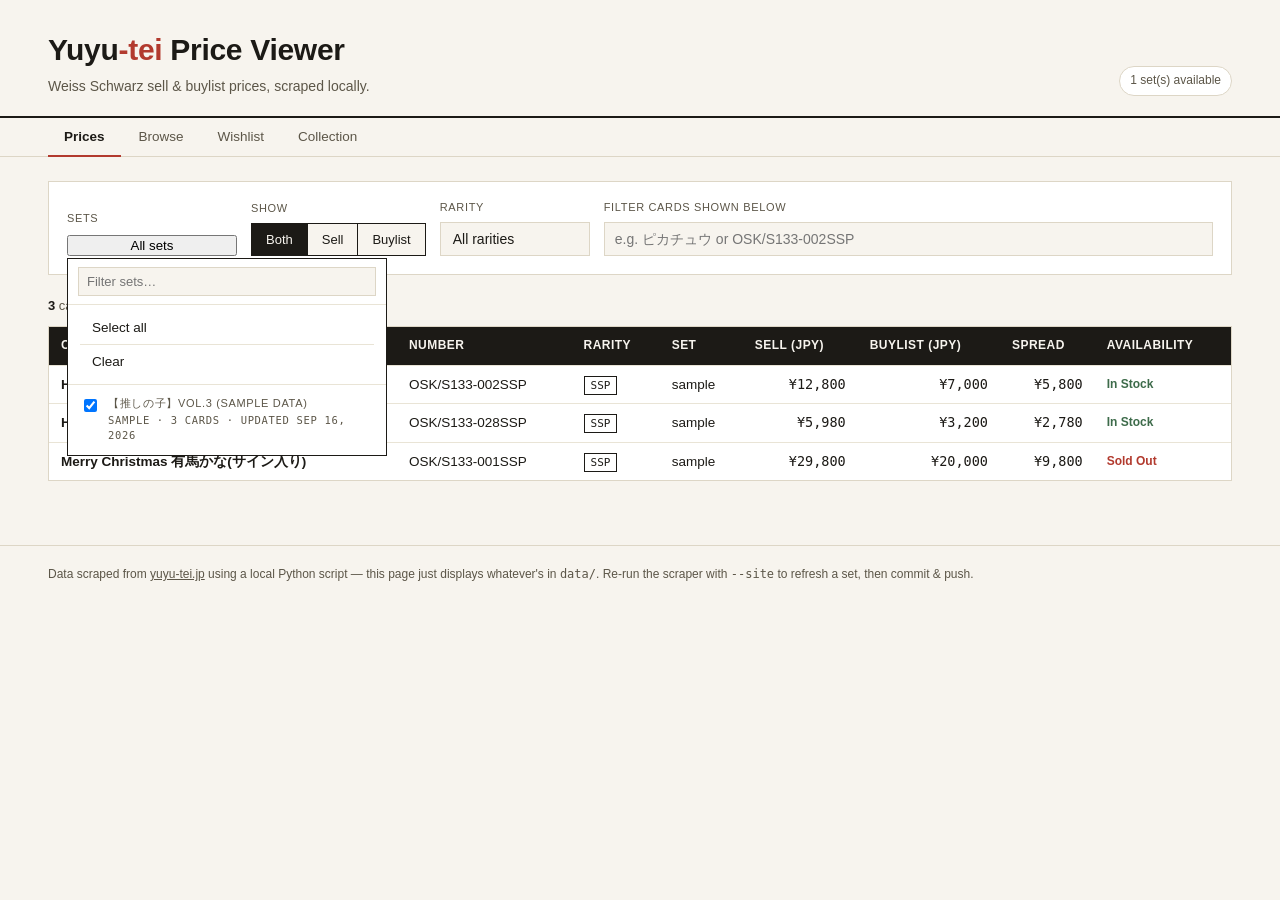
==== commit 7a006ff2: "Add files via upload" ====
--- a/docs/index.html
+++ b/docs/index.html
@@ -334,10 +334,17 @@
 <header>
   <div>
     <h1>Yuyu<span>-tei</span> Price Viewer</h1>
-    <p>Weiss Schwarz sell &amp; buylist prices, scraped locally. <span style="font-size:13px;color:var(--ink-soft);">→ <a href="collection.html" style="color:var(--red);text-decoration:none;">My Collection</a></span></p>
+    <p>Weiss Schwarz sell &amp; buylist prices, scraped locally.</p>
   </div>
   <div id="status-pill">loading manifest…</div>
 </header>
+<nav style="display:flex;gap:2px;padding:0 clamp(16px,4vw,48px);border-bottom:1px solid var(--line);background:var(--paper);">
+  <a href="index.html" style="font-size:13.5px;padding:9px 16px;color:var(--ink);text-decoration:none;border-bottom:2px solid var(--red);margin-bottom:-1px;font-weight:600;">Prices</a>
+  <a href="browse.html" style="font-size:13.5px;padding:9px 16px;color:var(--ink-soft);text-decoration:none;">Browse</a>
+  <a href="wishlist.html" style="font-size:13.5px;padding:9px 16px;color:var(--ink-soft);text-decoration:none;">Wishlist</a>
+  <a href="collection.html" style="font-size:13.5px;padding:9px 16px;color:var(--ink-soft);text-decoration:none;">Collection</a>
+</nav>
+
 
 <main>
   <div class="controls">
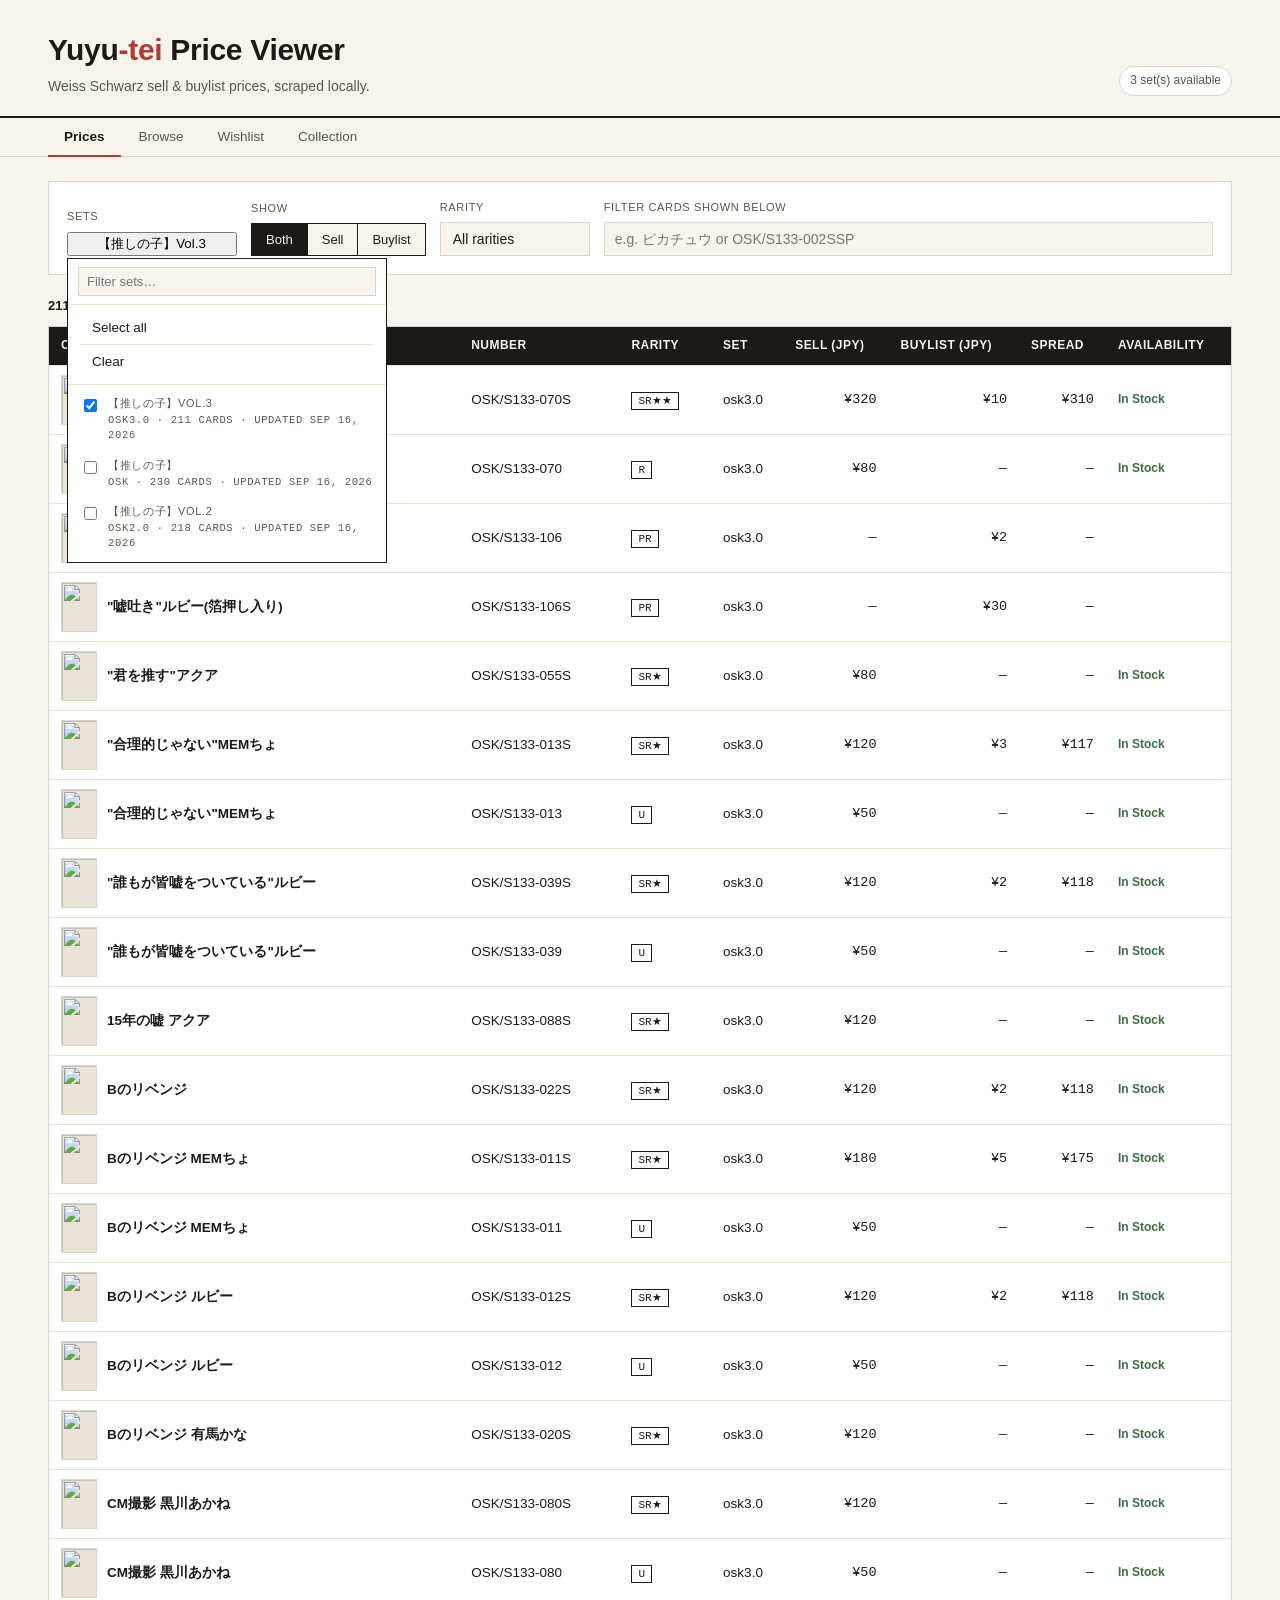
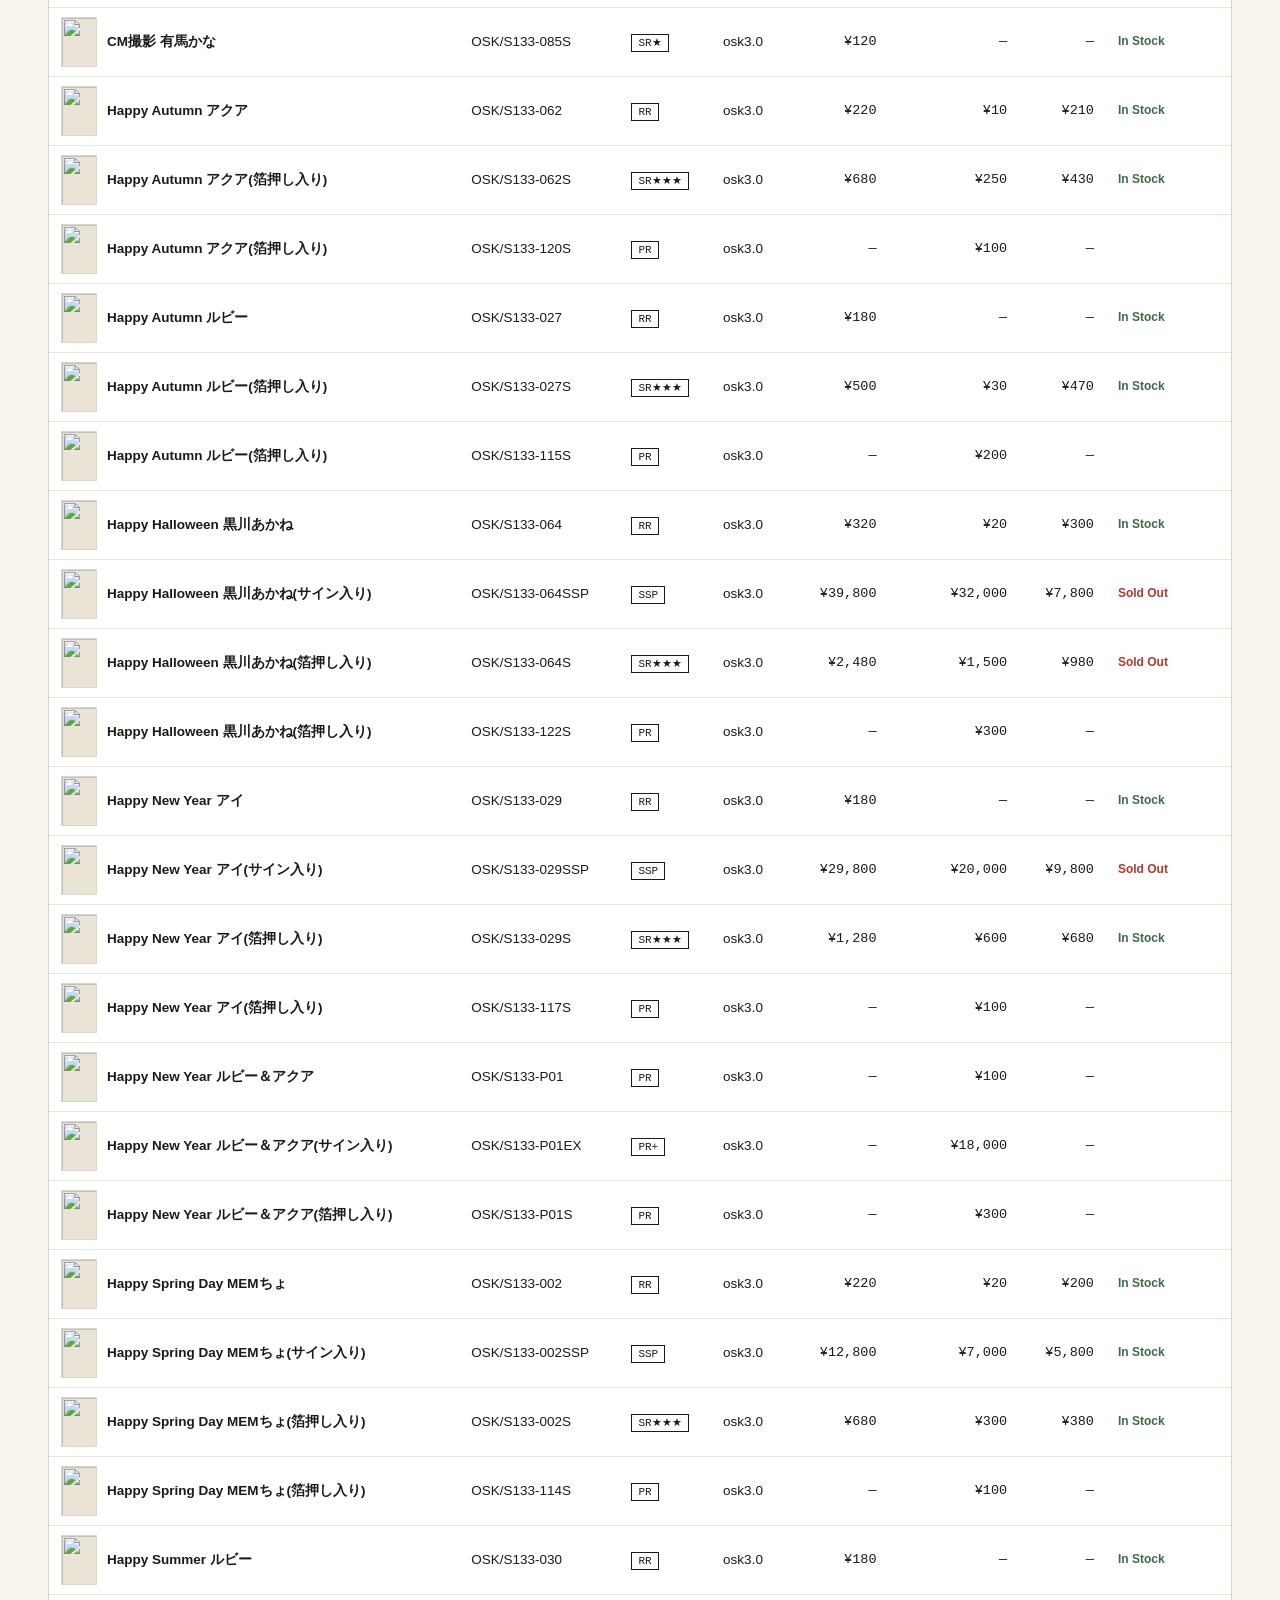
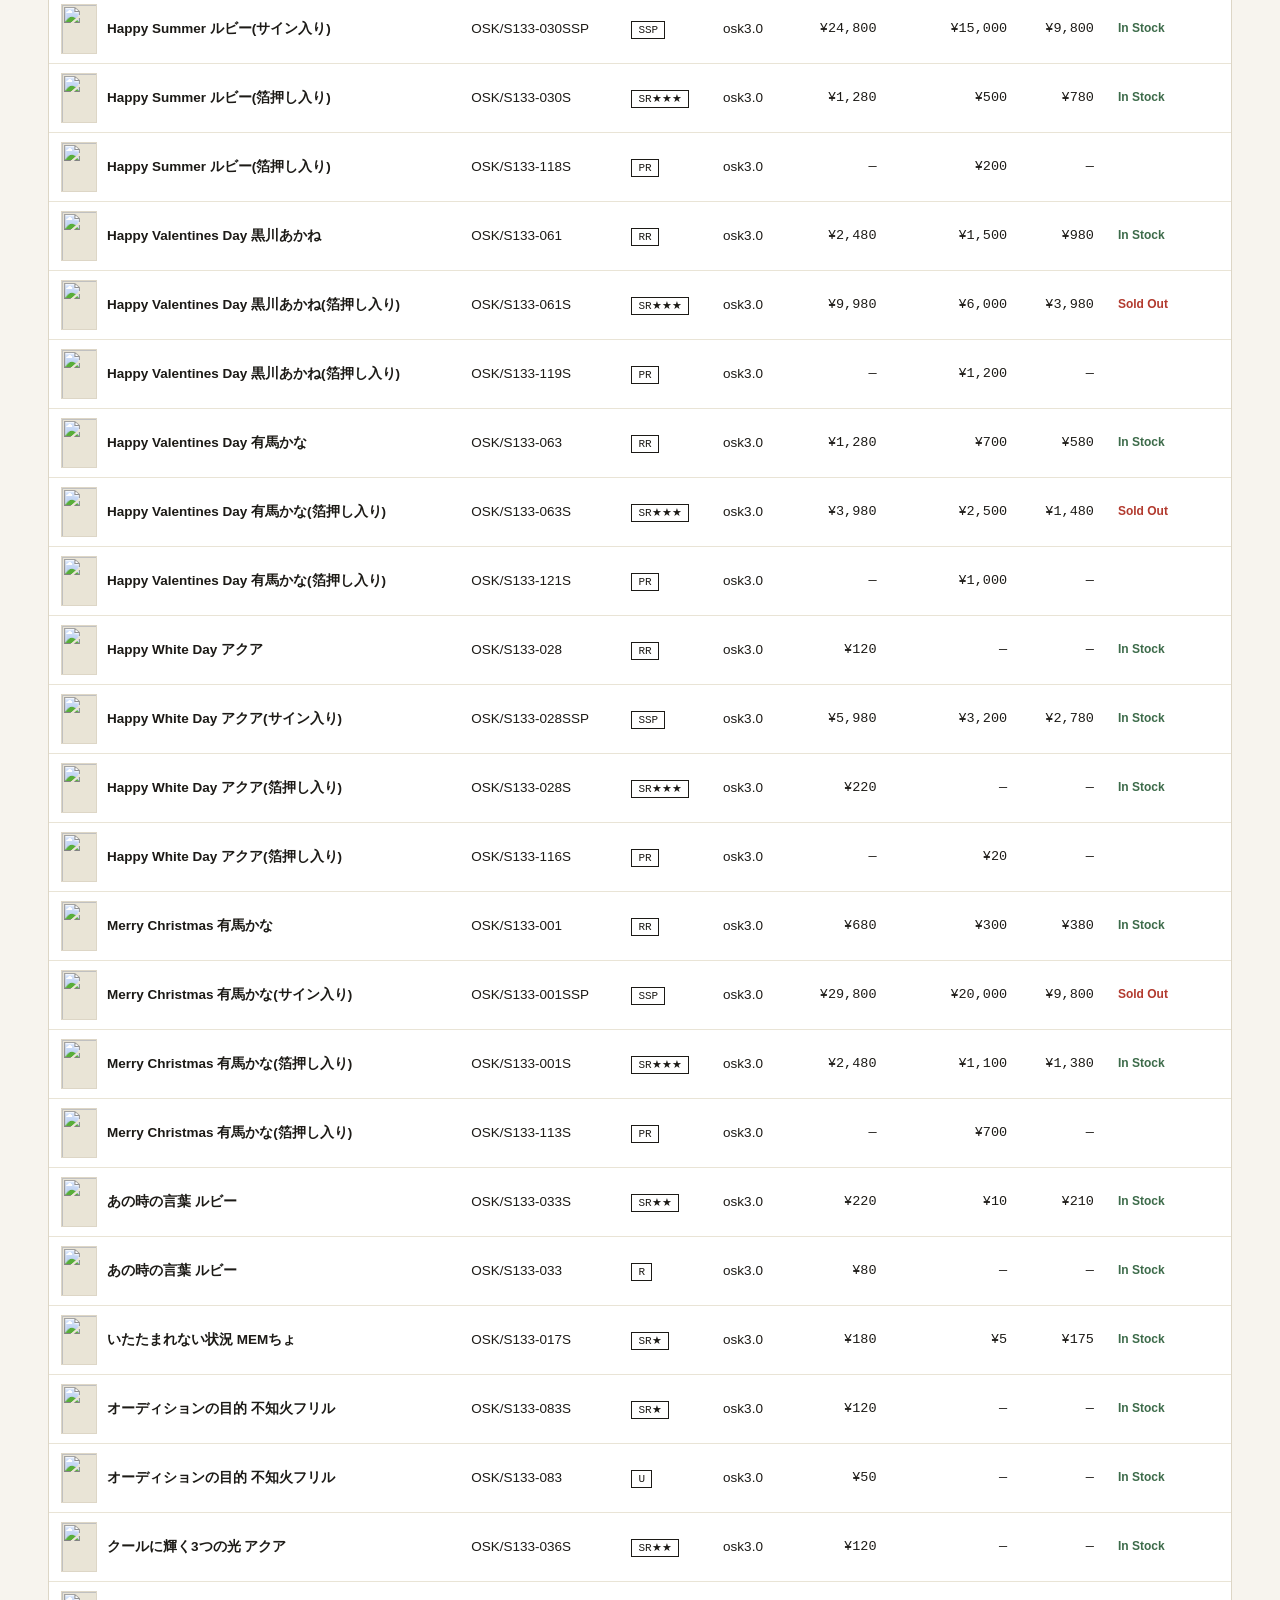
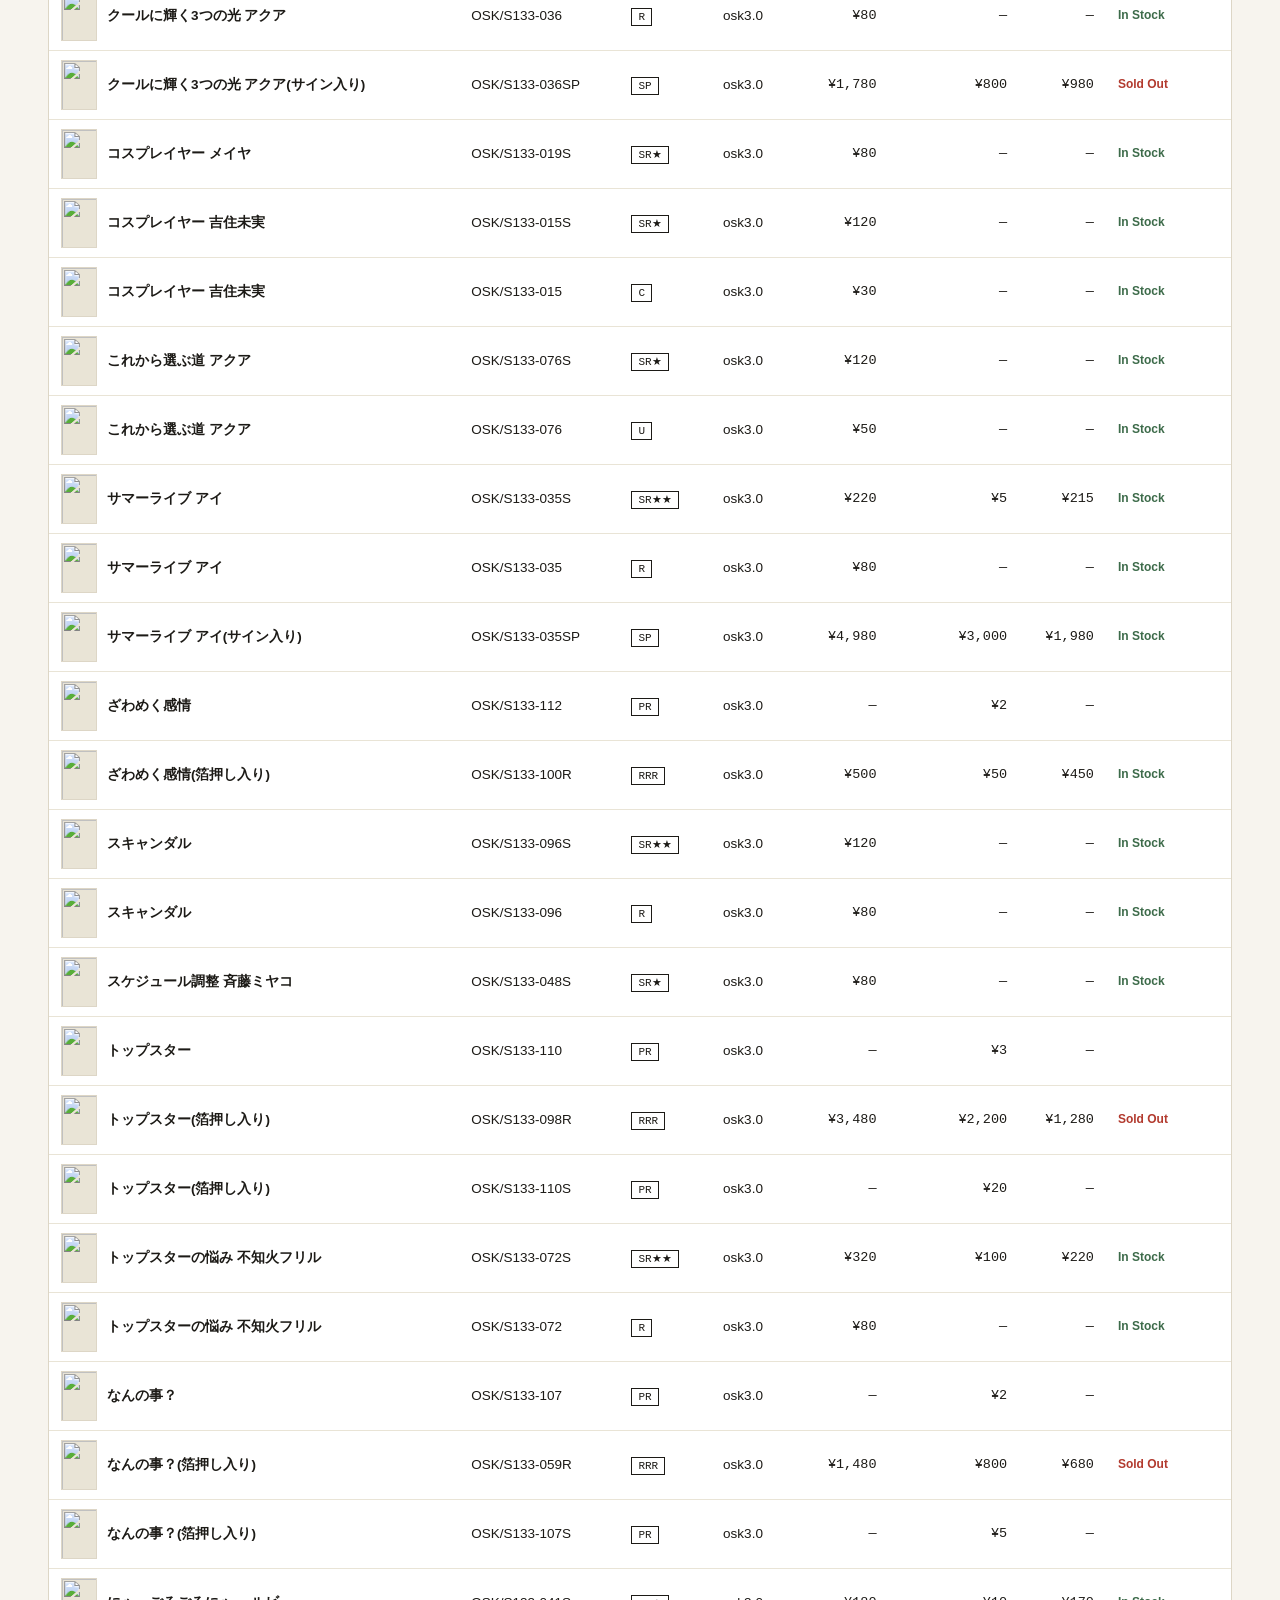
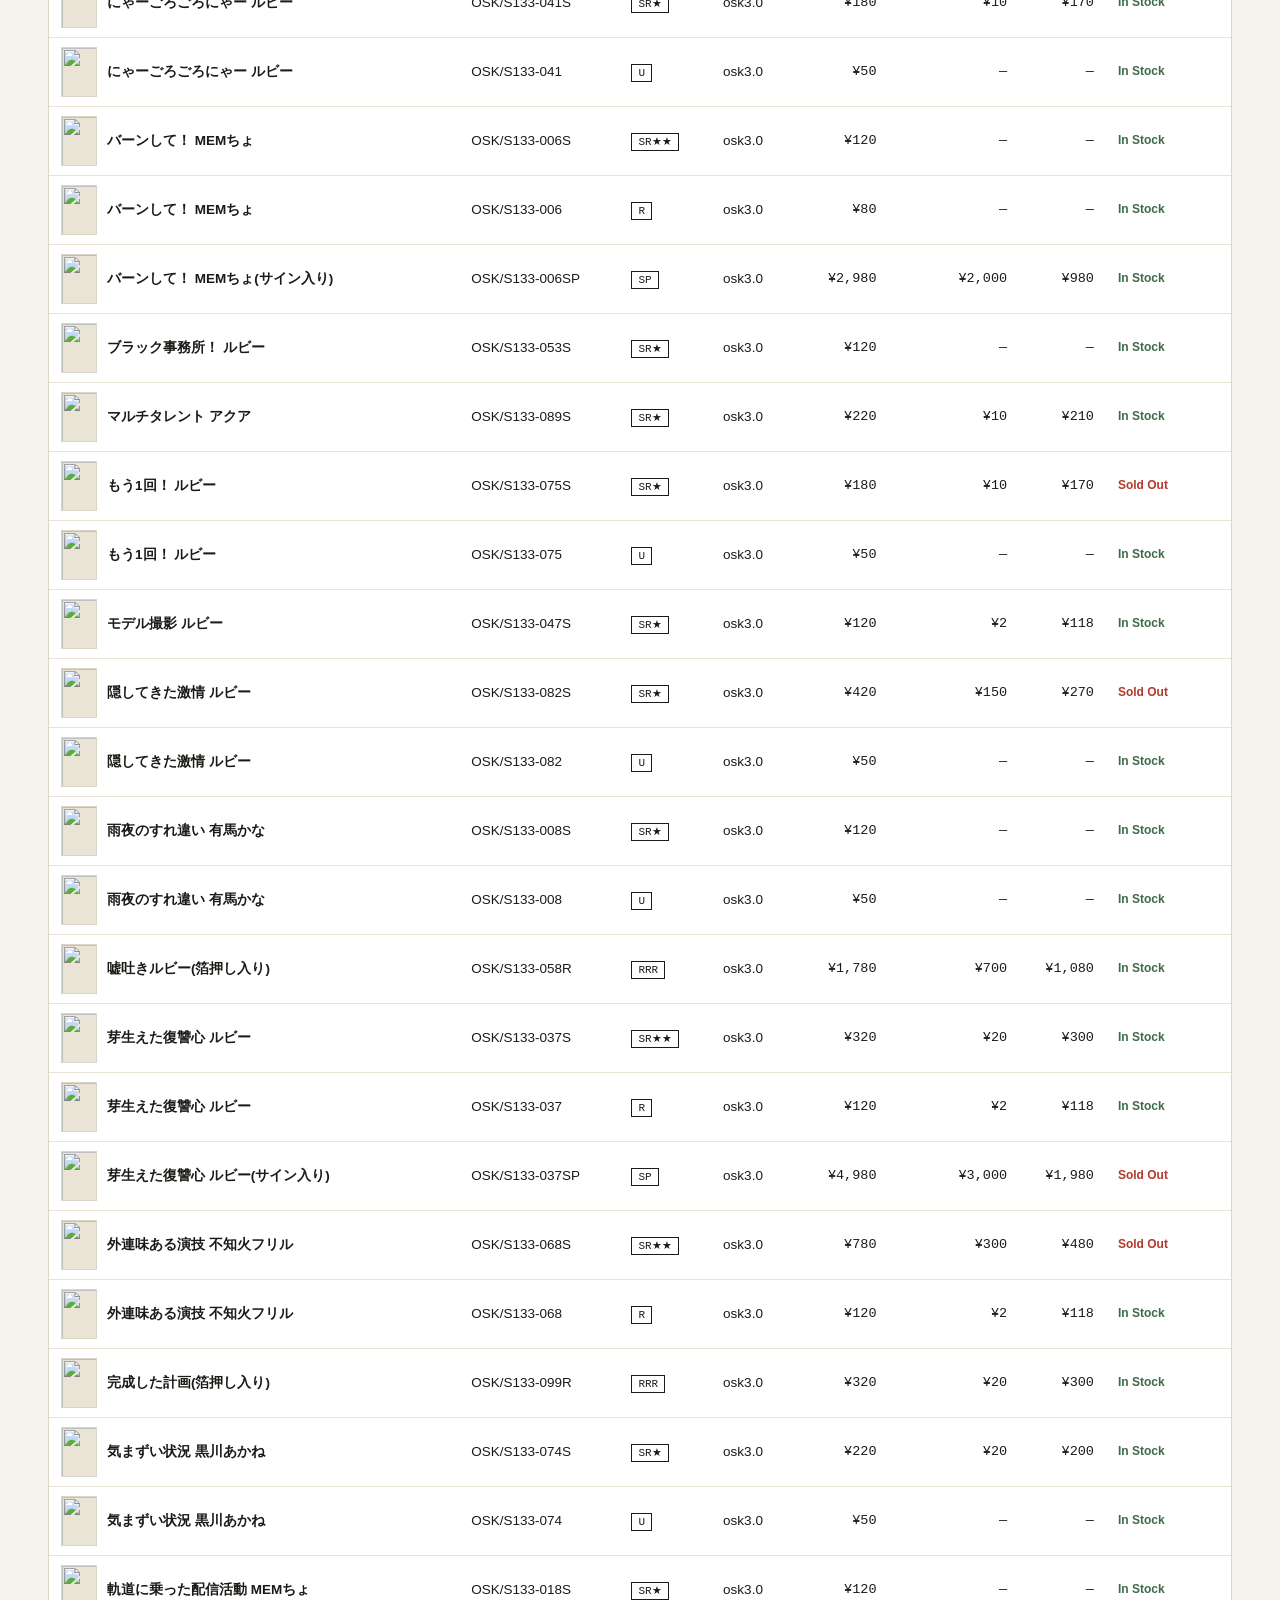
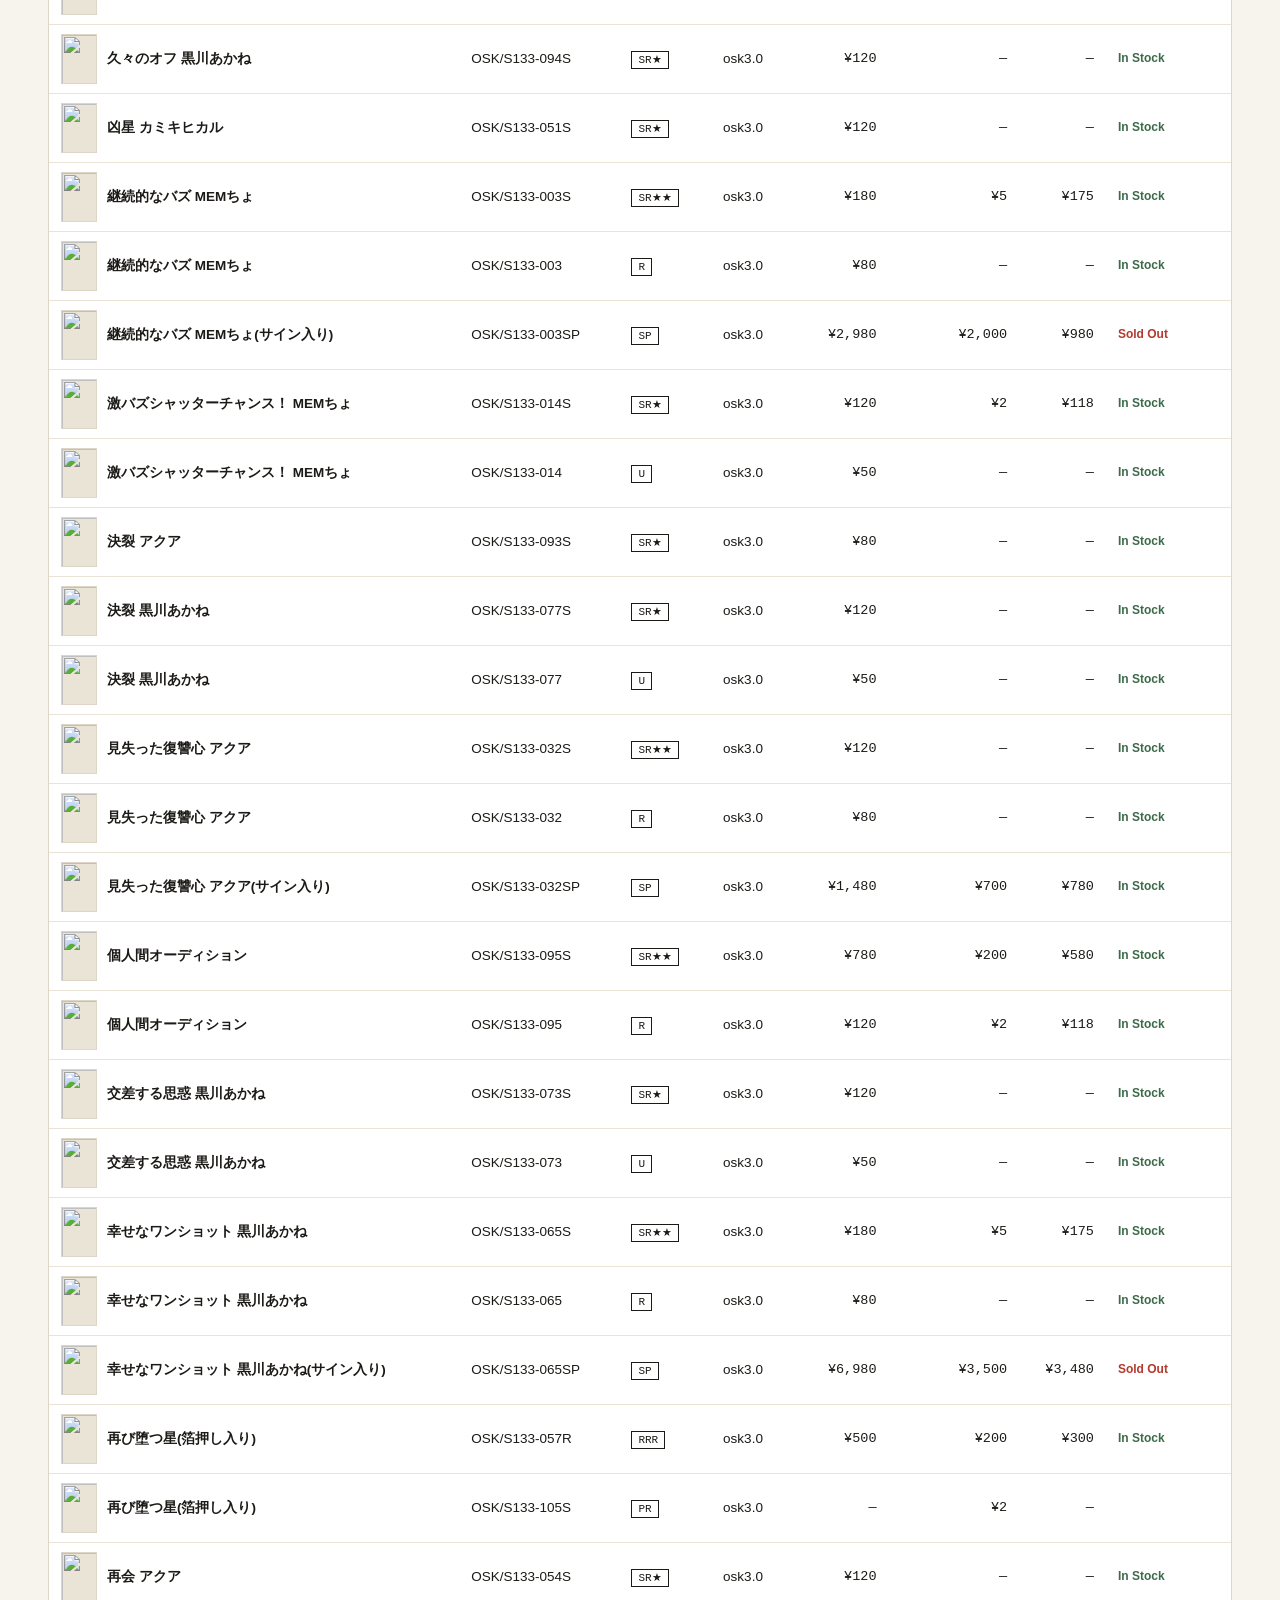
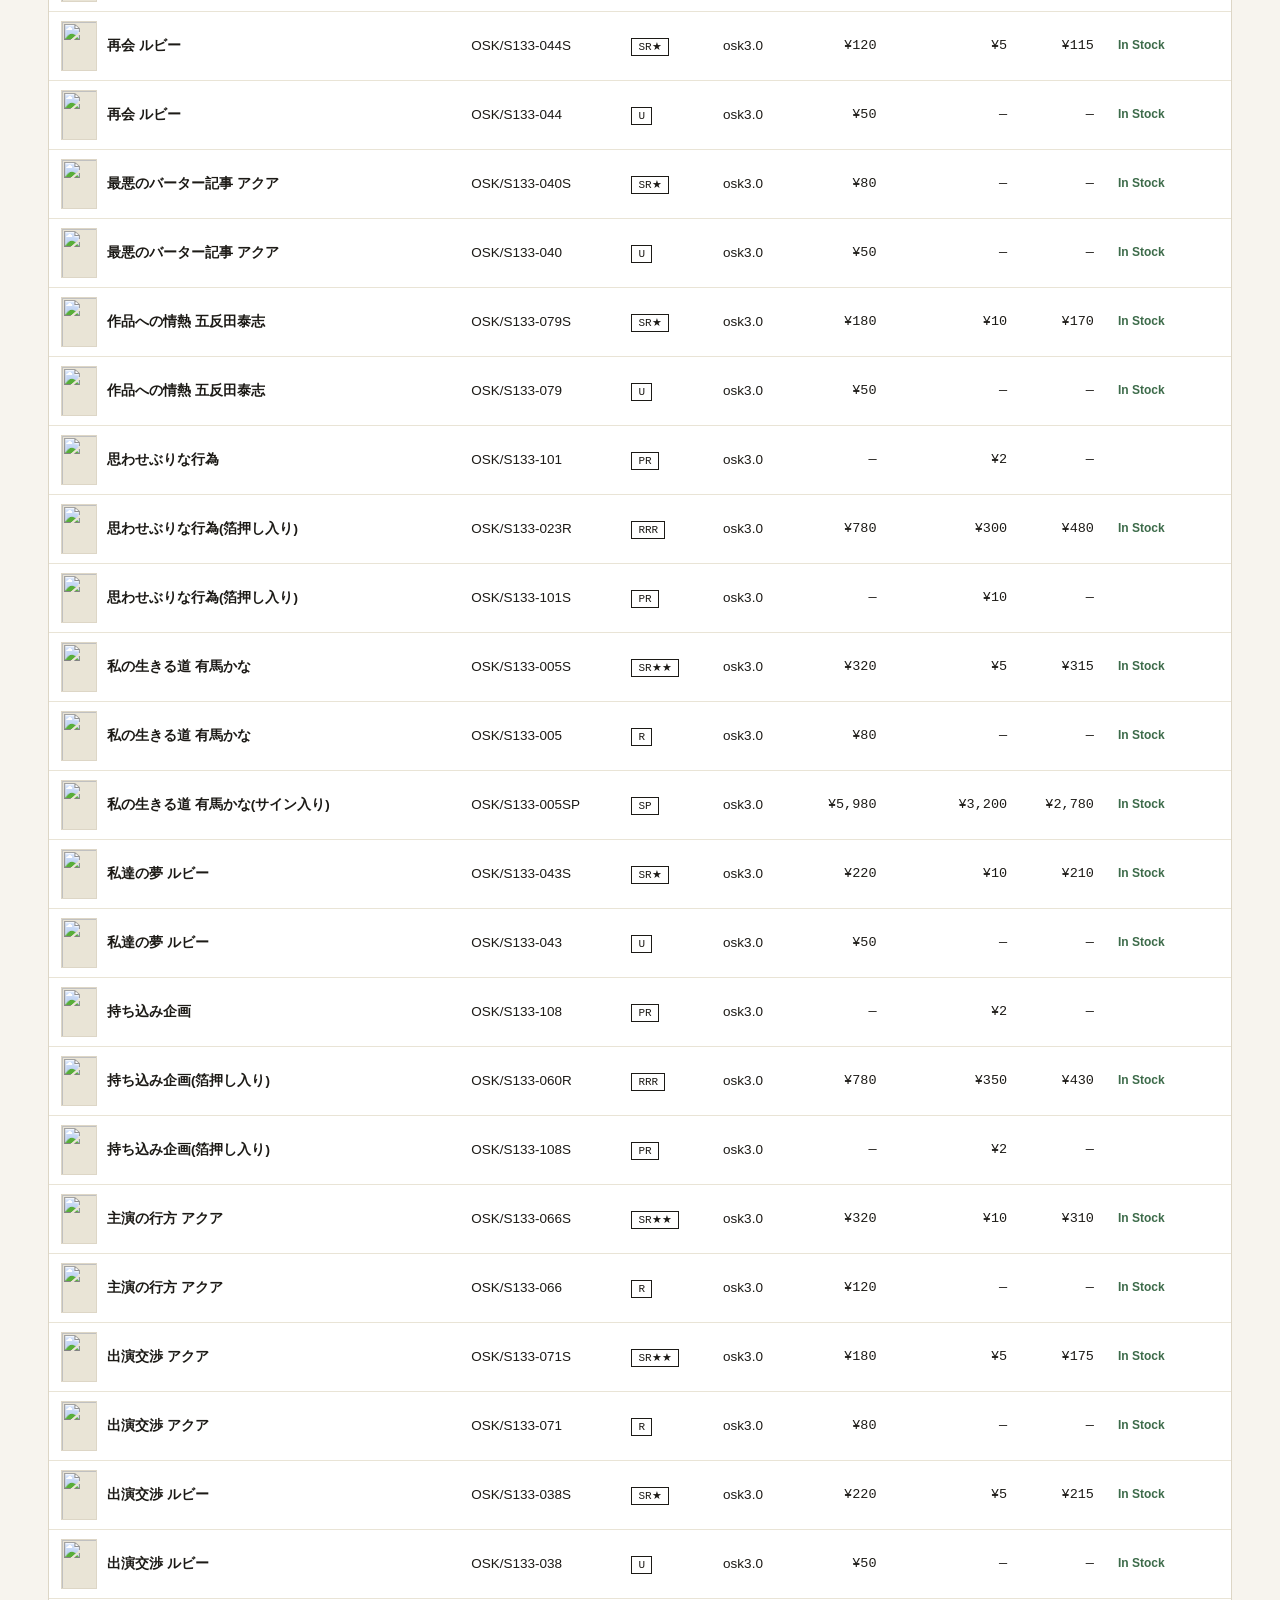
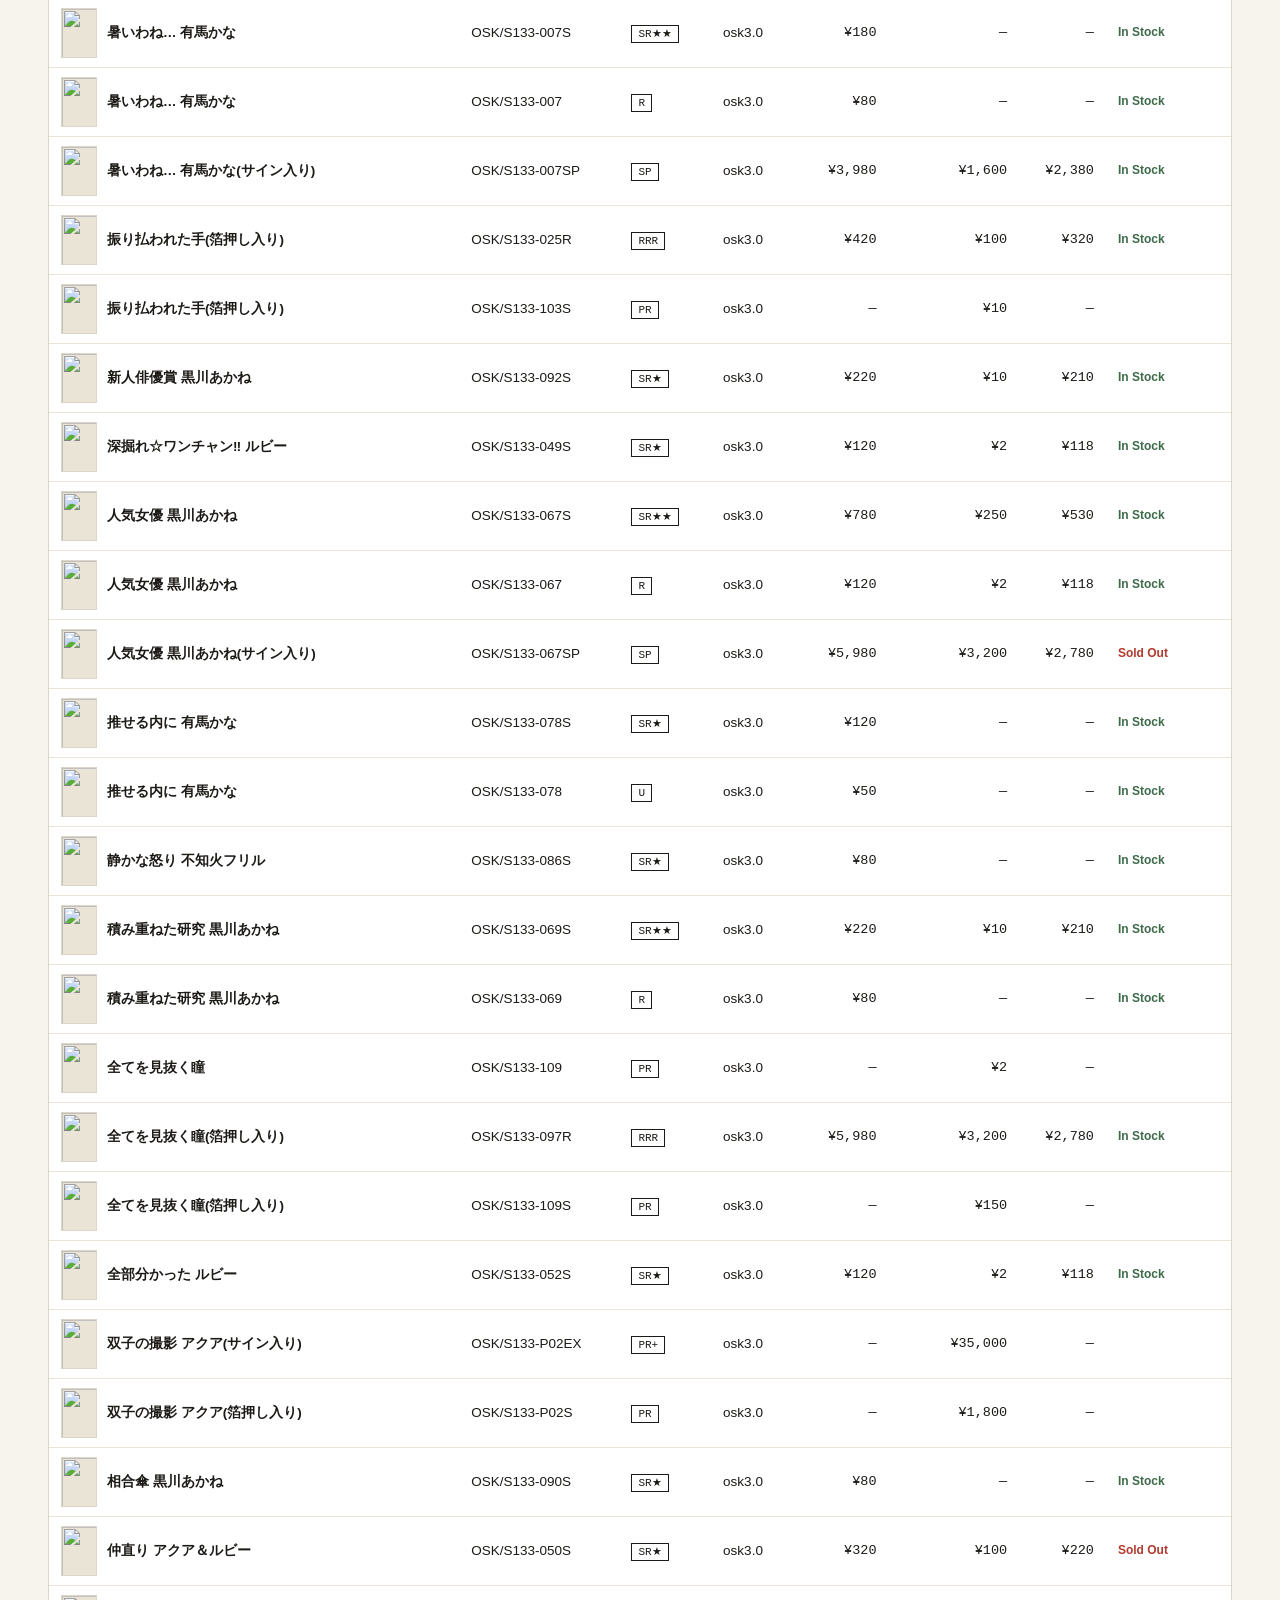
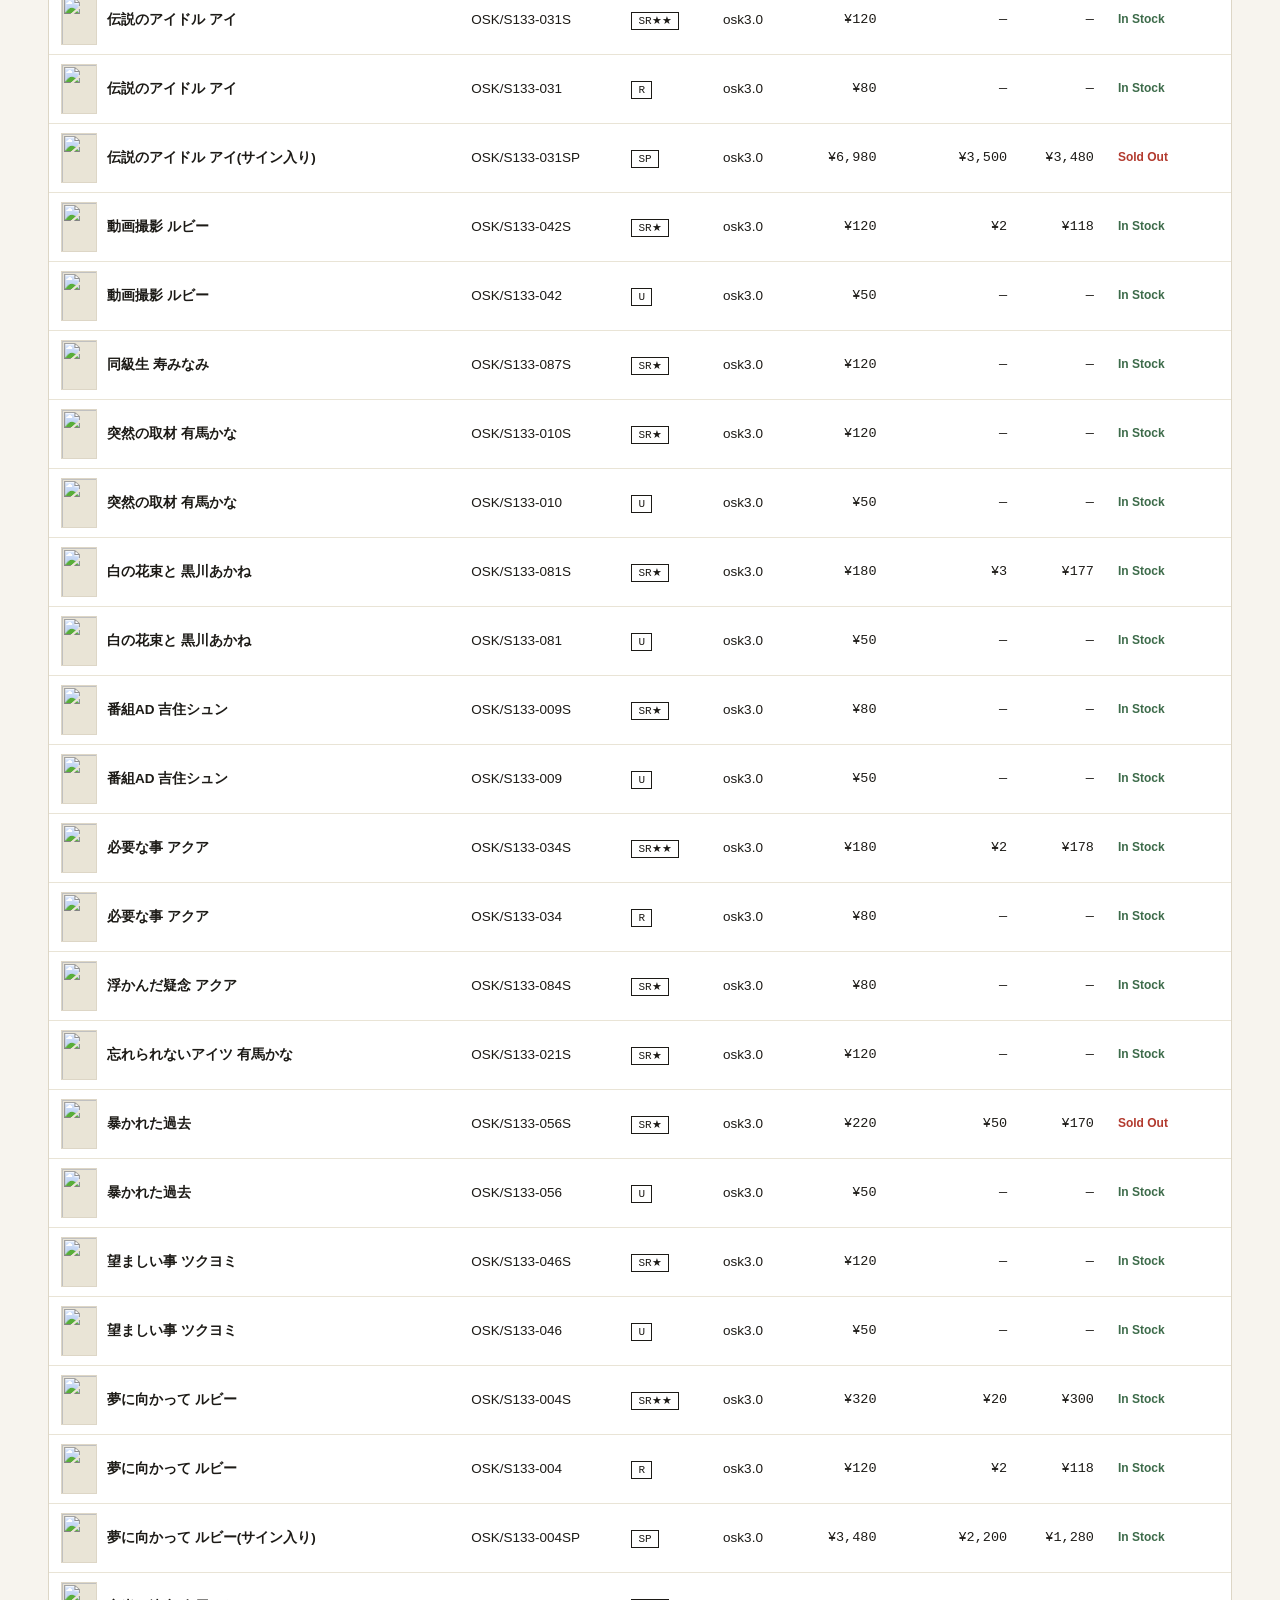
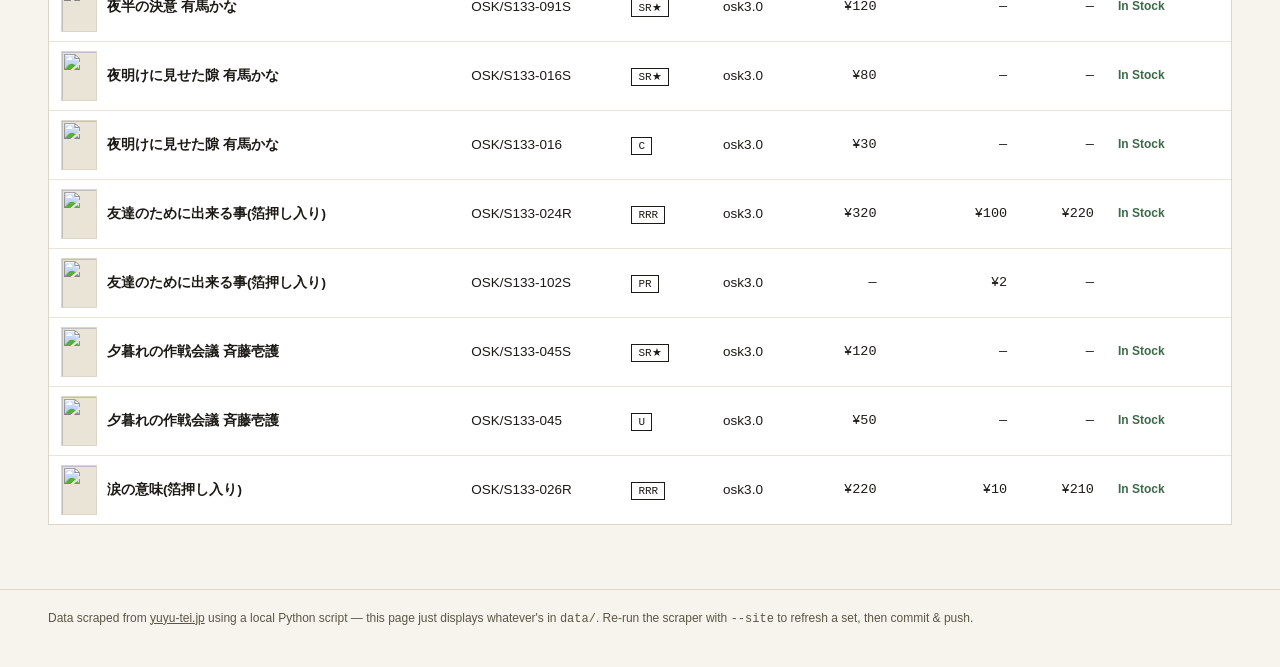
==== commit fbc5a491: "Add files via upload" ====
--- a/docs/index.html
+++ b/docs/index.html
@@ -128,7 +128,7 @@
     border:1px solid var(--ink);
     max-height:280px;
     overflow-y:auto;
-    z-index:20;
+    z-index:30;
   }
   .suggestions button{
     display:block;
@@ -413,6 +413,46 @@
 
 <script>
 (function(){
+  // Robust dropdown open/close: uses an invisible full-screen backdrop to
+  // catch outside clicks, instead of trying to detect "was this click
+  // outside the box" (which breaks once the panel's own content
+  // re-renders itself, e.g. on checkbox toggle).
+  function createDropdown(toggleBtn, panelEl){
+    const backdropId = 'ws-dropdown-backdrop';
+    function backdrop(){
+      let el = document.getElementById(backdropId);
+      if (!el) {
+        el = document.createElement('div');
+        el.id = backdropId;
+        el.style.position = 'fixed';
+        el.style.inset = '0';
+        el.style.zIndex = '25';
+        el.style.display = 'none';
+        document.body.appendChild(el);
+      }
+      return el;
+    }
+    function closeAll(){
+      document.querySelectorAll('.suggestions[data-open="1"]').forEach(p => {
+        p.hidden = true;
+        p.removeAttribute('data-open');
+      });
+      backdrop().style.display = 'none';
+    }
+    function open(){
+      closeAll();
+      panelEl.hidden = false;
+      panelEl.setAttribute('data-open', '1');
+      const bd = backdrop();
+      bd.style.display = 'block';
+      bd.onclick = closeAll;
+    }
+    function toggle(){ panelEl.hidden ? open() : closeAll(); }
+    toggleBtn.addEventListener('click', (ev) => { ev.stopPropagation(); toggle(); });
+    panelEl.addEventListener('click', (ev) => ev.stopPropagation());
+    return {open, close: closeAll, toggle};
+  }
+
   const setsToggle = document.getElementById('sets-toggle');
   const setsPanel = document.getElementById('sets-panel');
   const setsPanelSearch = document.getElementById('sets-panel-search');
@@ -526,10 +566,7 @@
     } else setsToggle.textContent = selectedSetKeys.size + ' sets selected';
   }
 
-  setsToggle.addEventListener('click', () => {
-    setsPanel.hidden = !setsPanel.hidden;
-    if (!setsPanel.hidden) setsPanelSearch.focus();
-  });
+  createDropdown(setsToggle, setsPanel);
   setsPanelSearch.addEventListener('input', renderSetsPanel);
   setsPanel.querySelector('[data-act="all"]').addEventListener('click', () => {
     selectedSetKeys = new Set(manifest.map(setKey));
@@ -538,9 +575,6 @@
   setsPanel.querySelector('[data-act="none"]').addEventListener('click', () => {
     selectedSetKeys = new Set();
     renderSetsPanel(); updateSetsToggleLabel(); loadSelectedSets();
-  });
-  document.addEventListener('click', e => {
-    if (!e.target.closest('#sets-multiselect')) setsPanel.hidden = true;
   });
 
   function loadSelectedSets(){
@@ -624,12 +658,7 @@
     else rarityToggle.textContent = [...selectedRarities].join(', ');
   }
 
-  rarityToggle.addEventListener('click', () => {
-    rarityPanel.hidden = !rarityPanel.hidden;
-  });
-  document.addEventListener('click', e => {
-    if (!e.target.closest('.rarity-multiselect')) rarityPanel.hidden = true;
-  });
+  createDropdown(rarityToggle, rarityPanel);
 
   function showEmpty(msg){
     table.style.display = 'none';
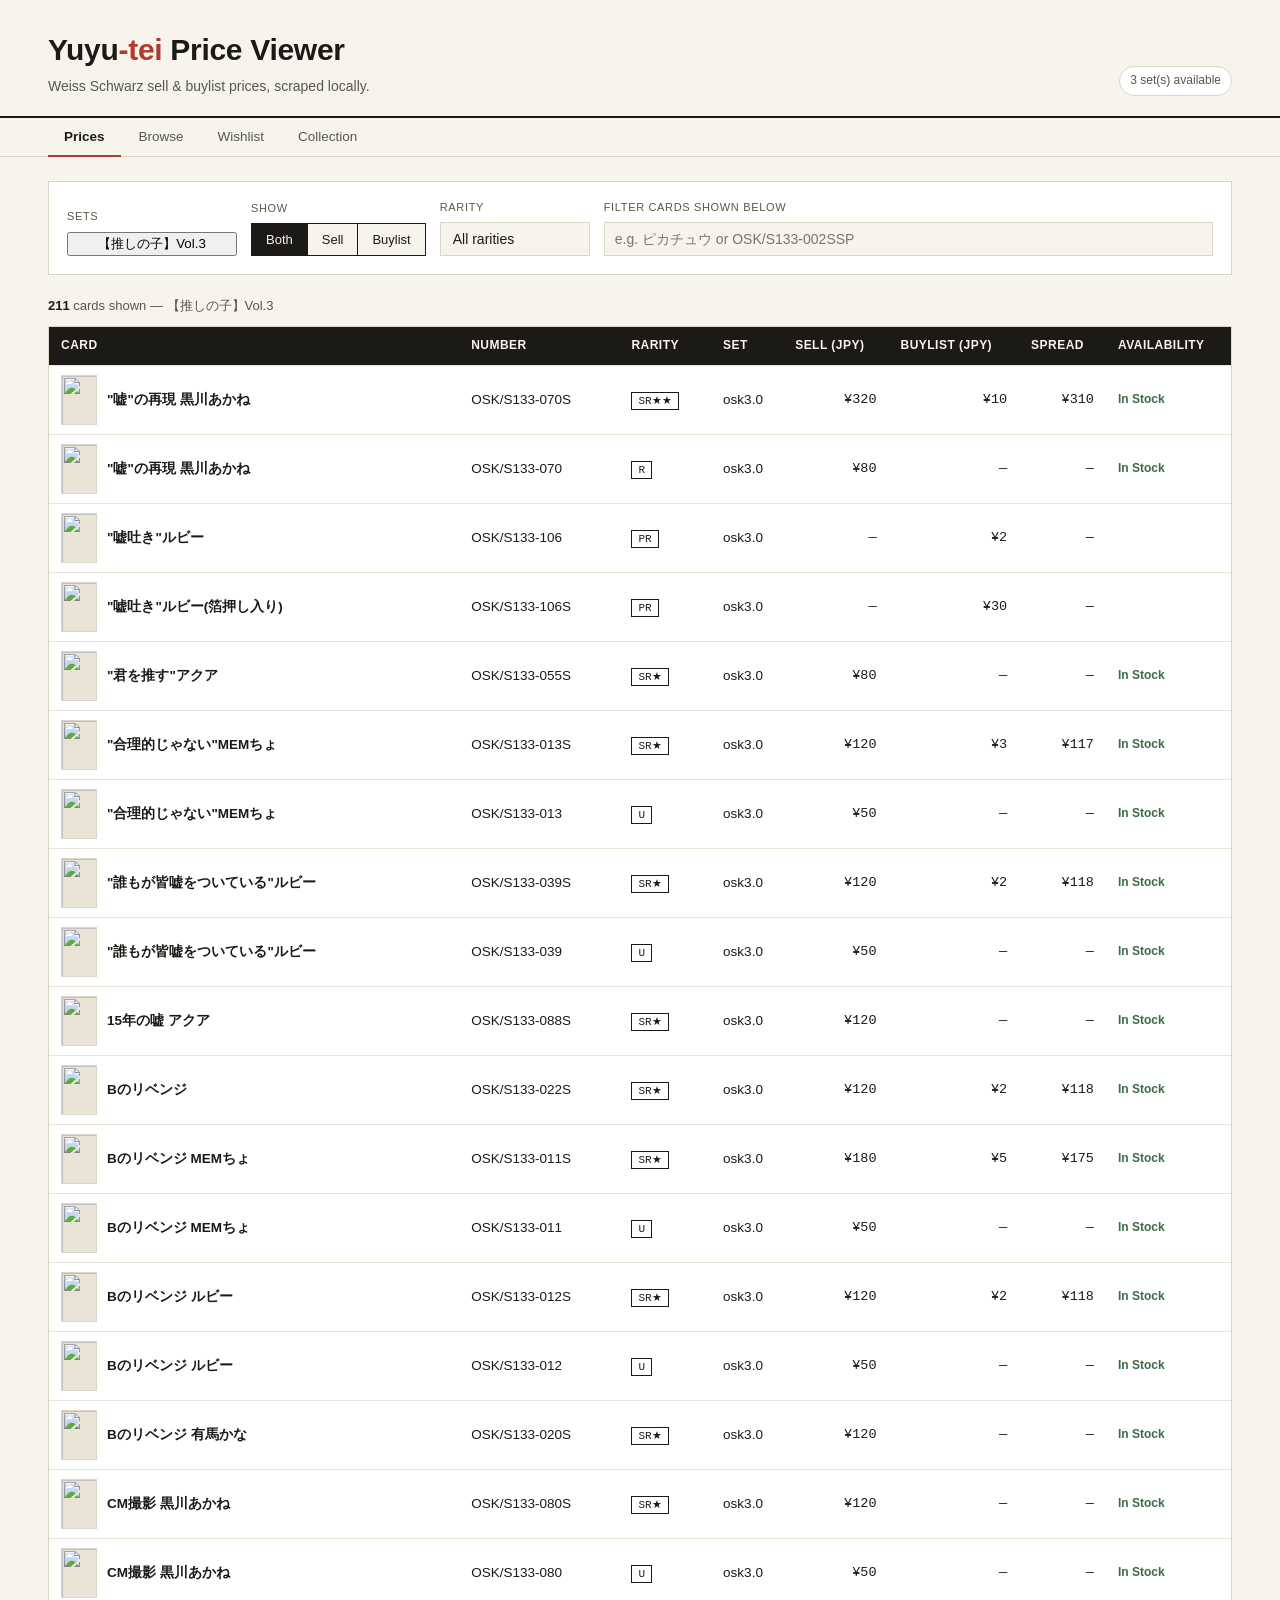
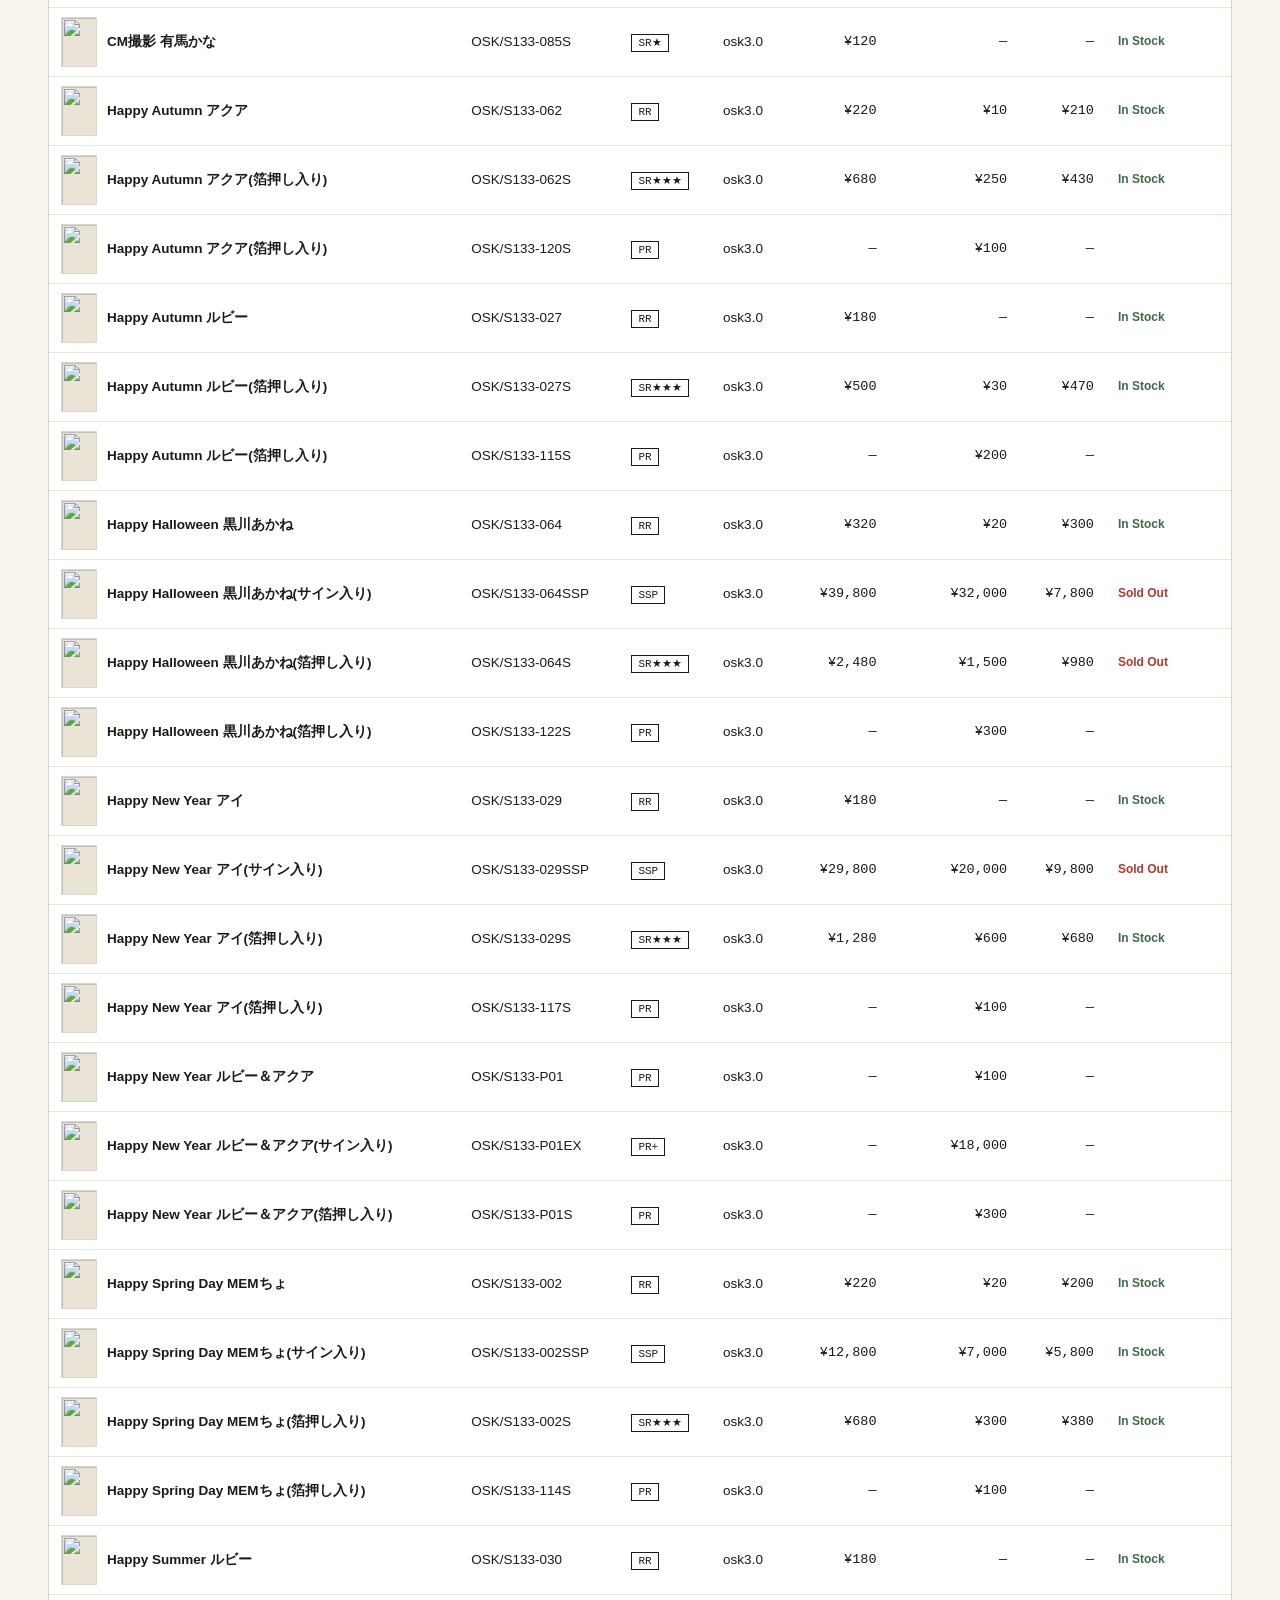
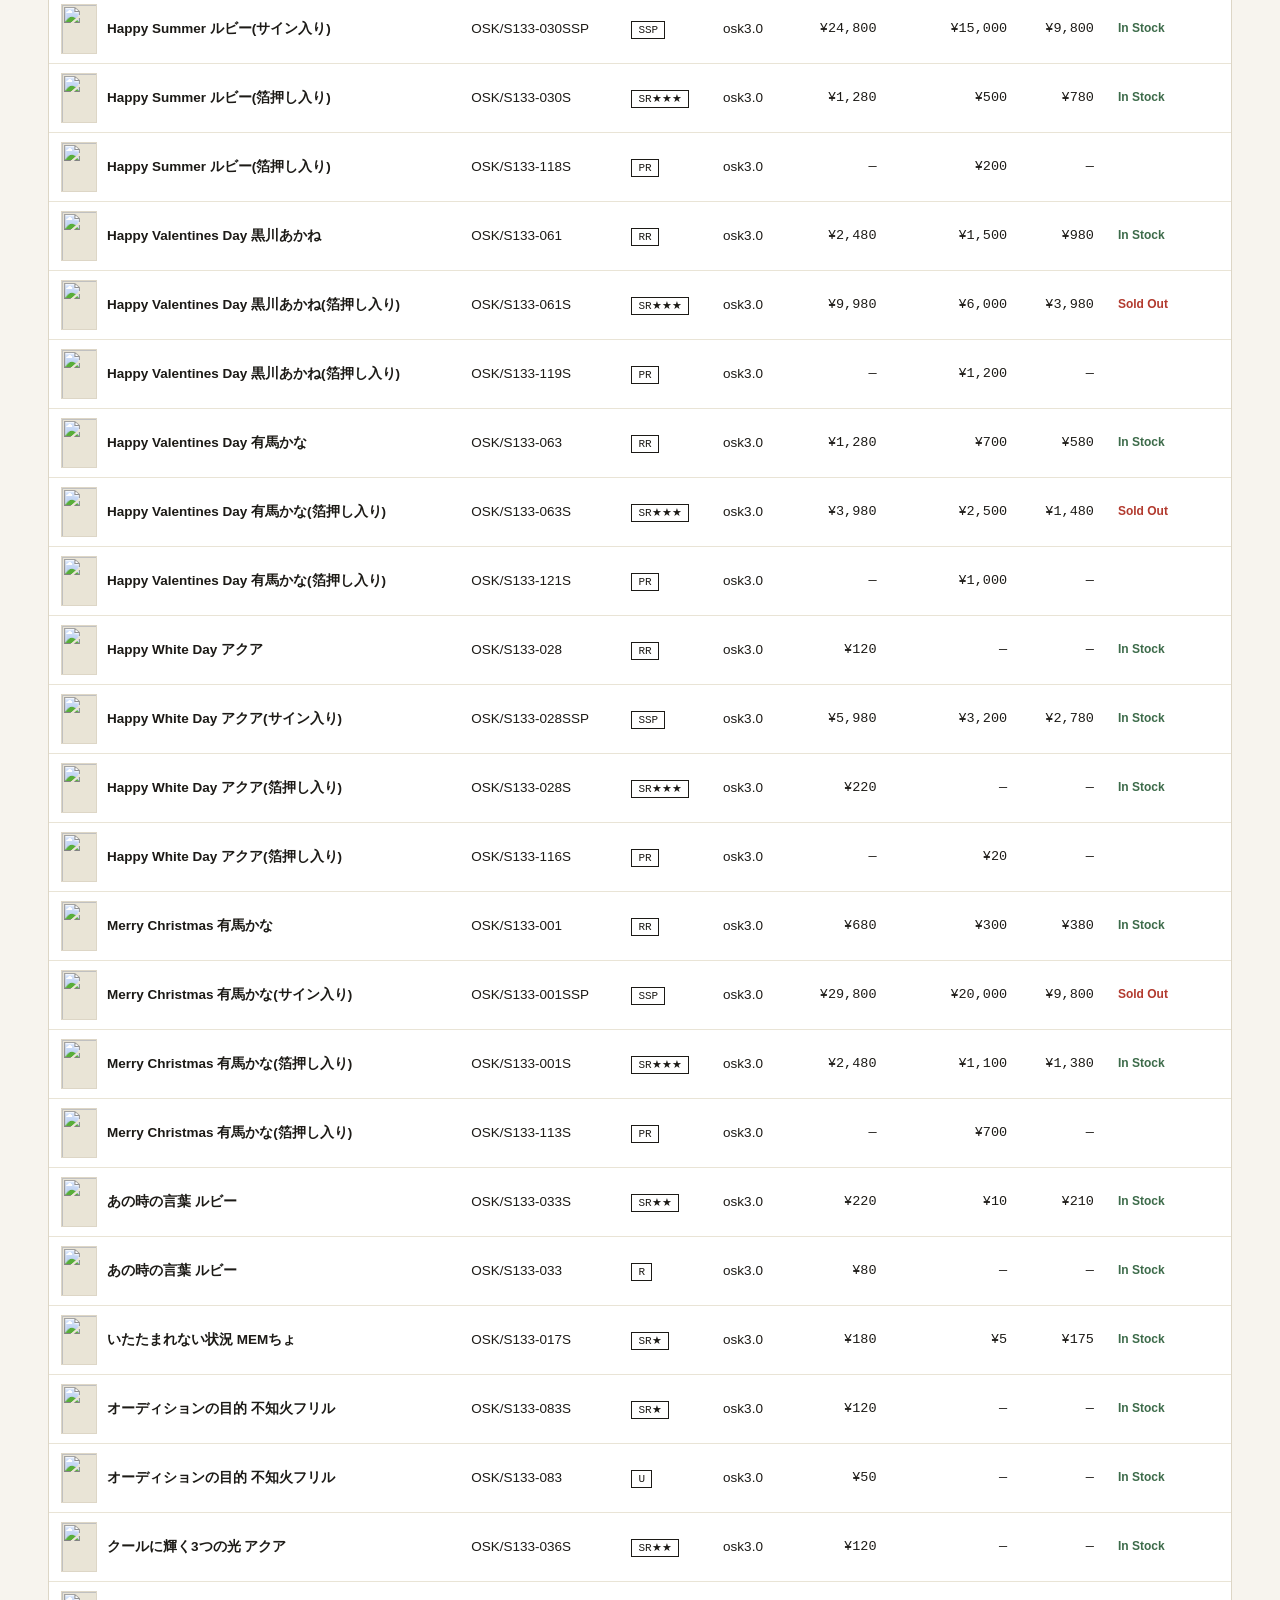
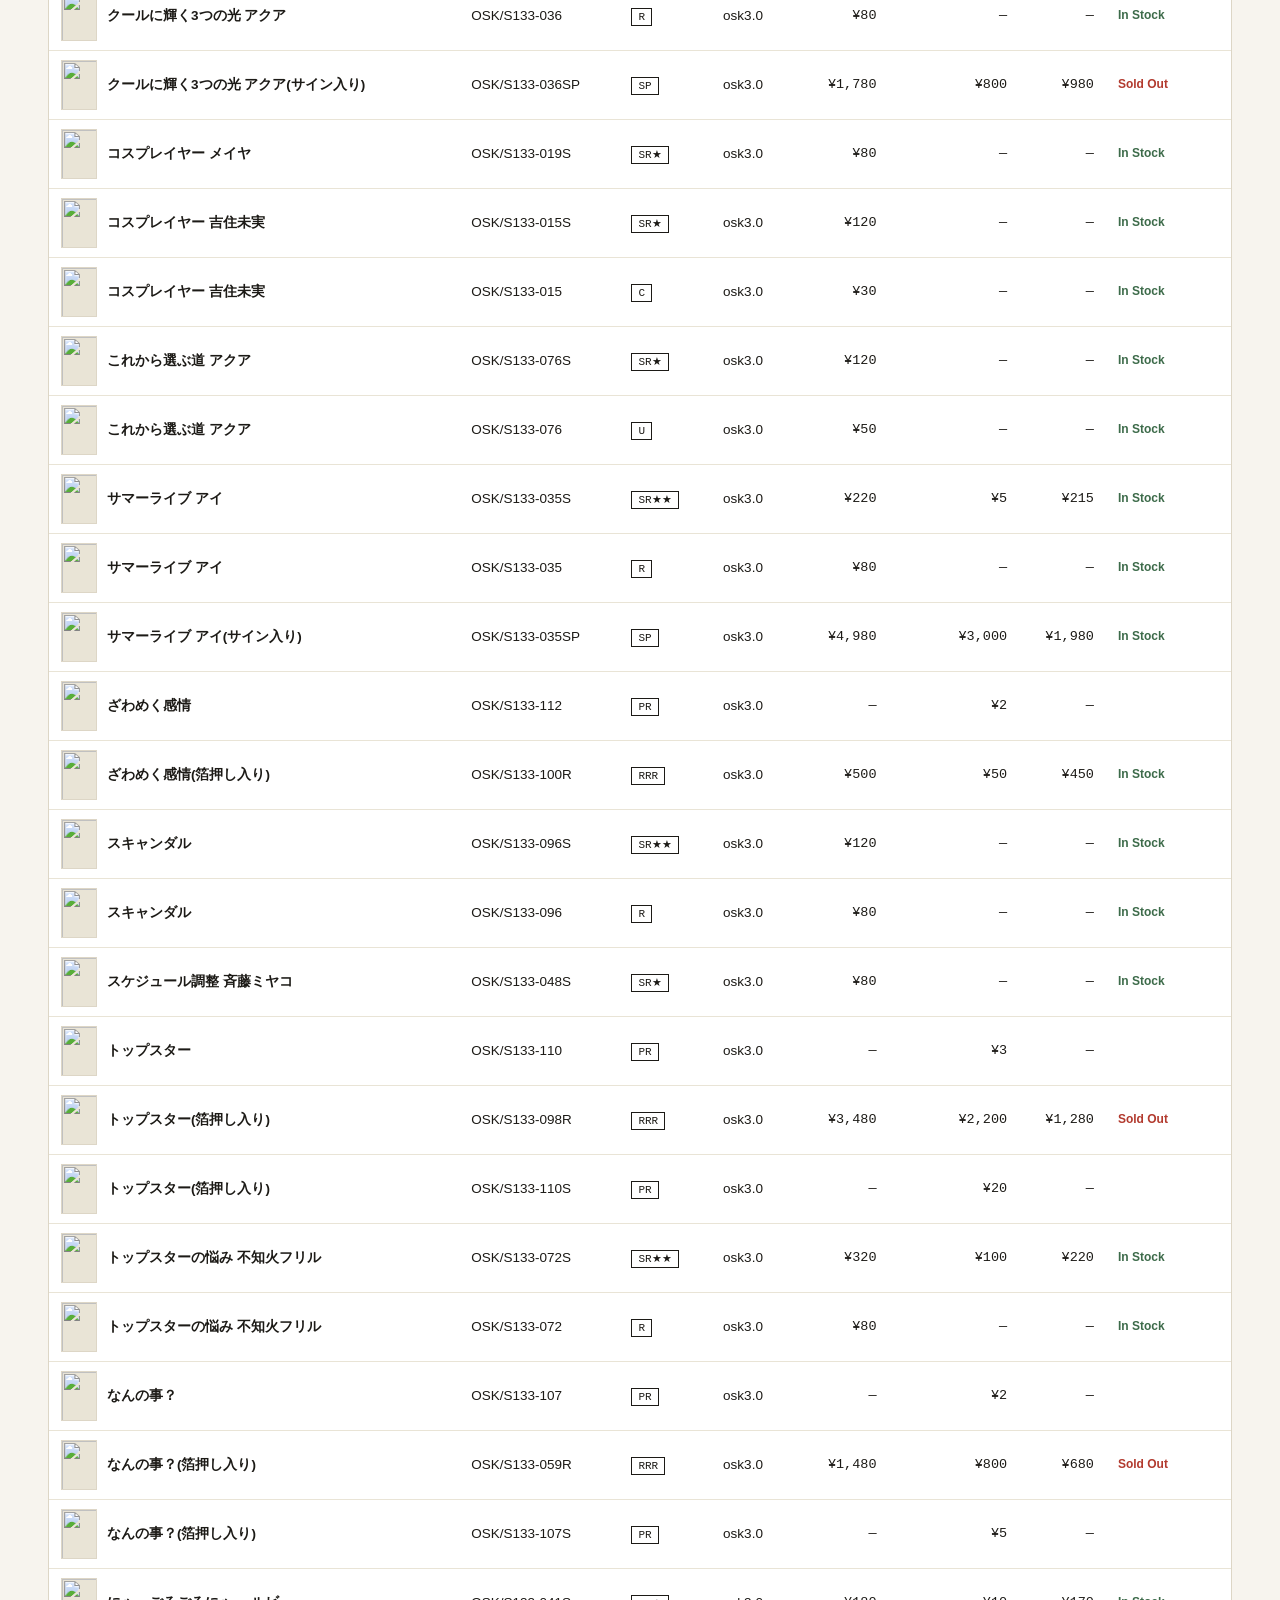
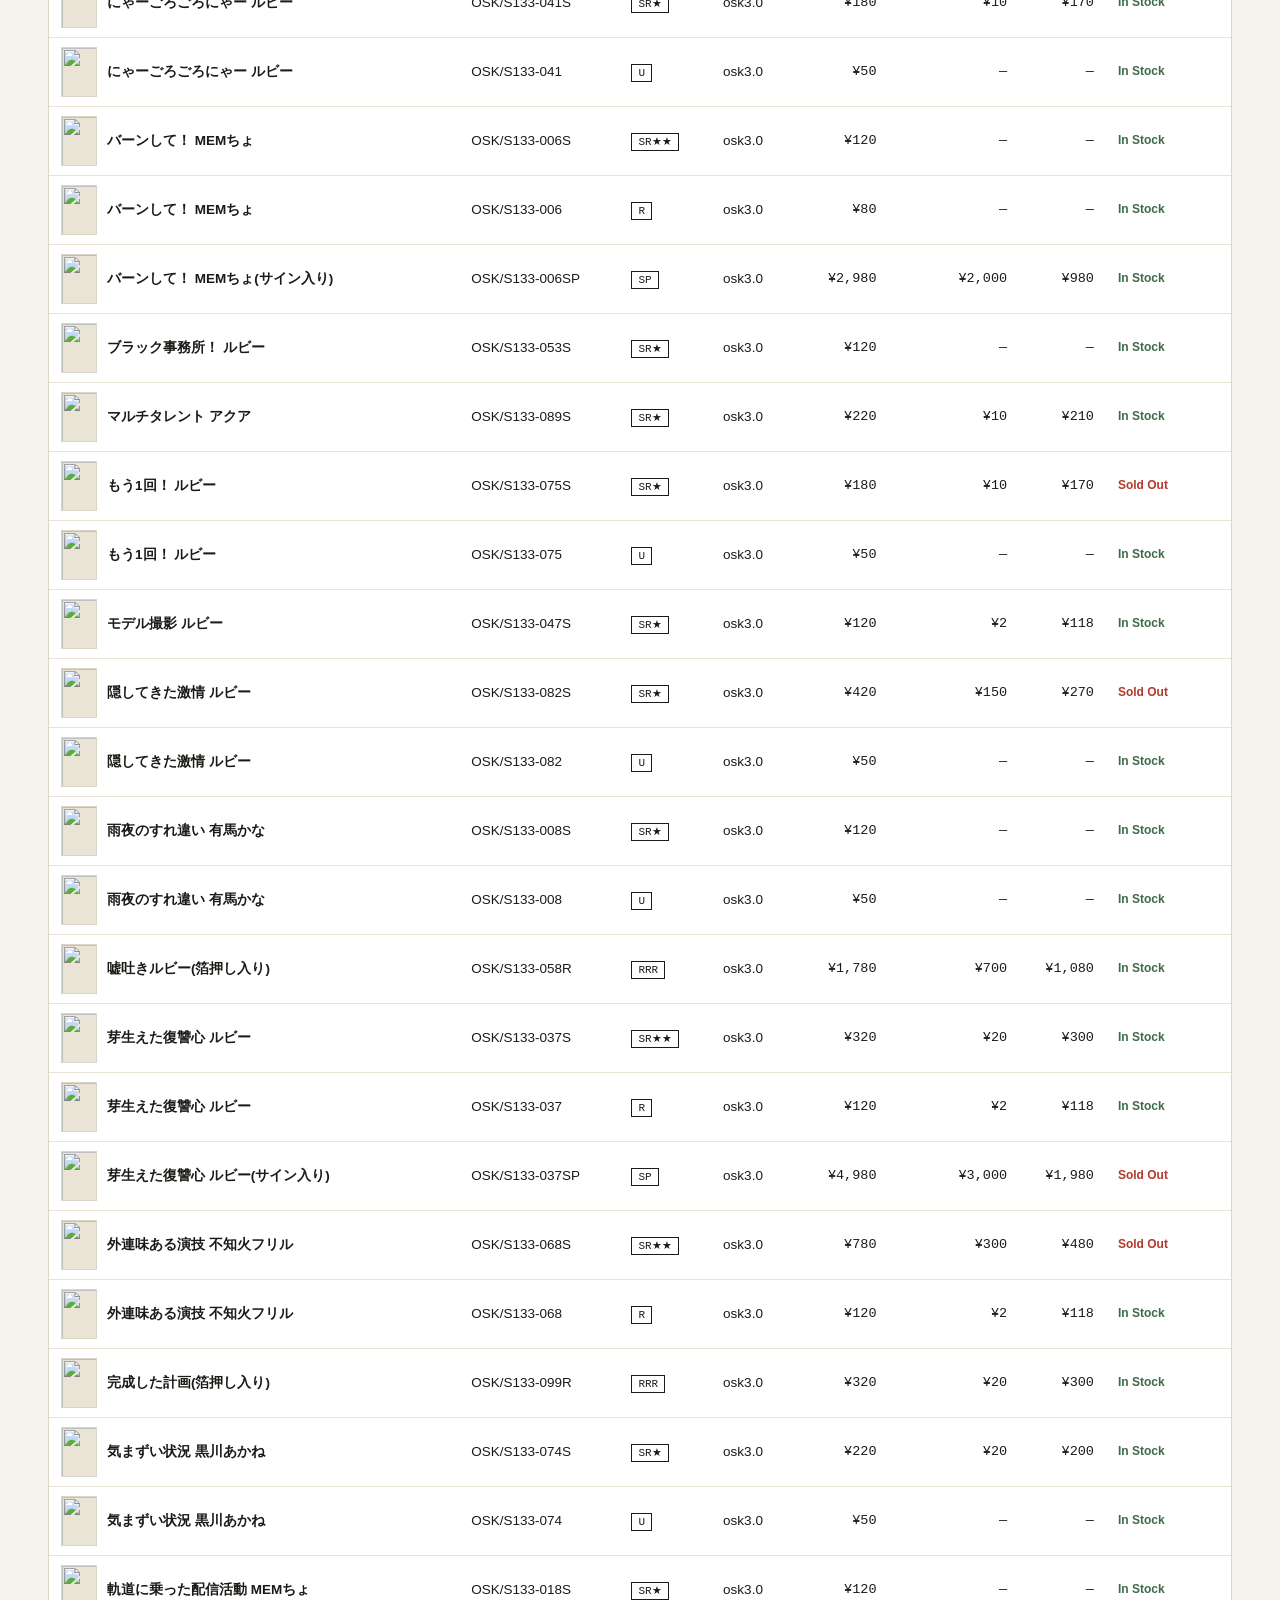
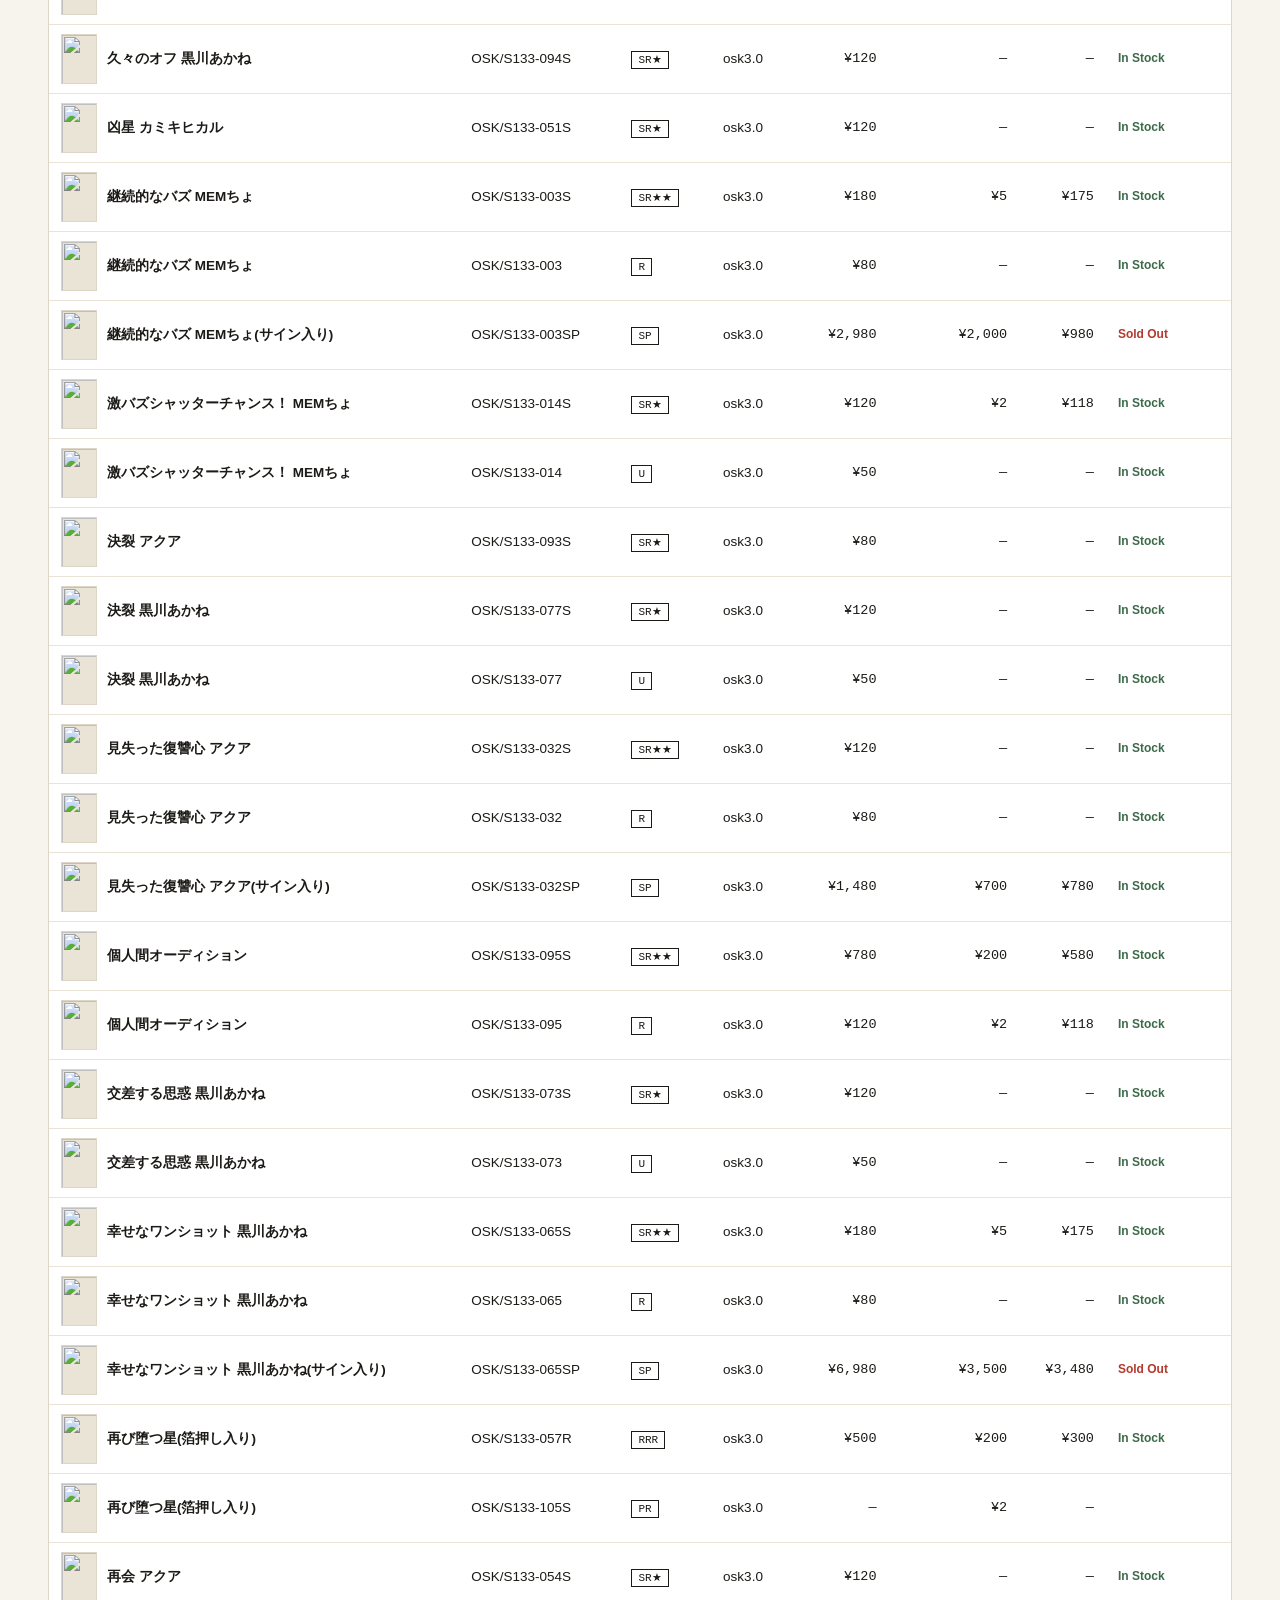
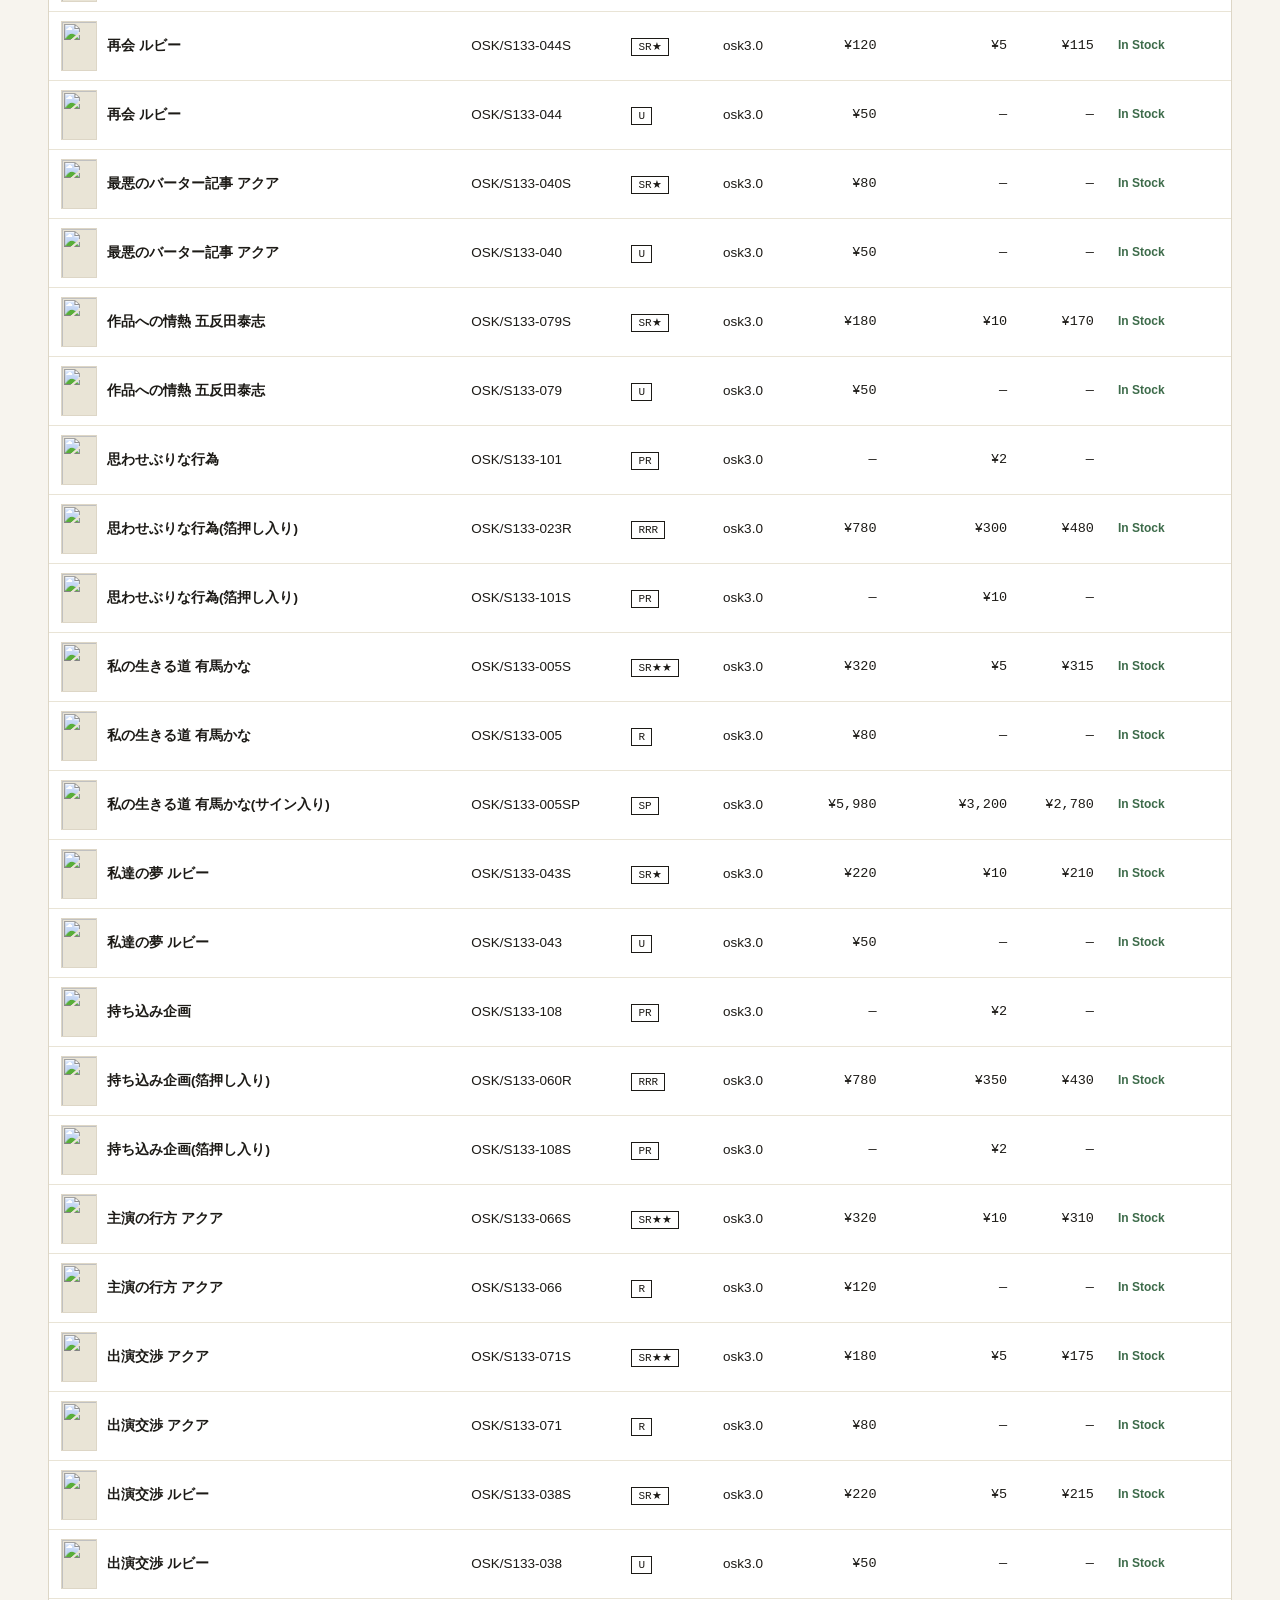
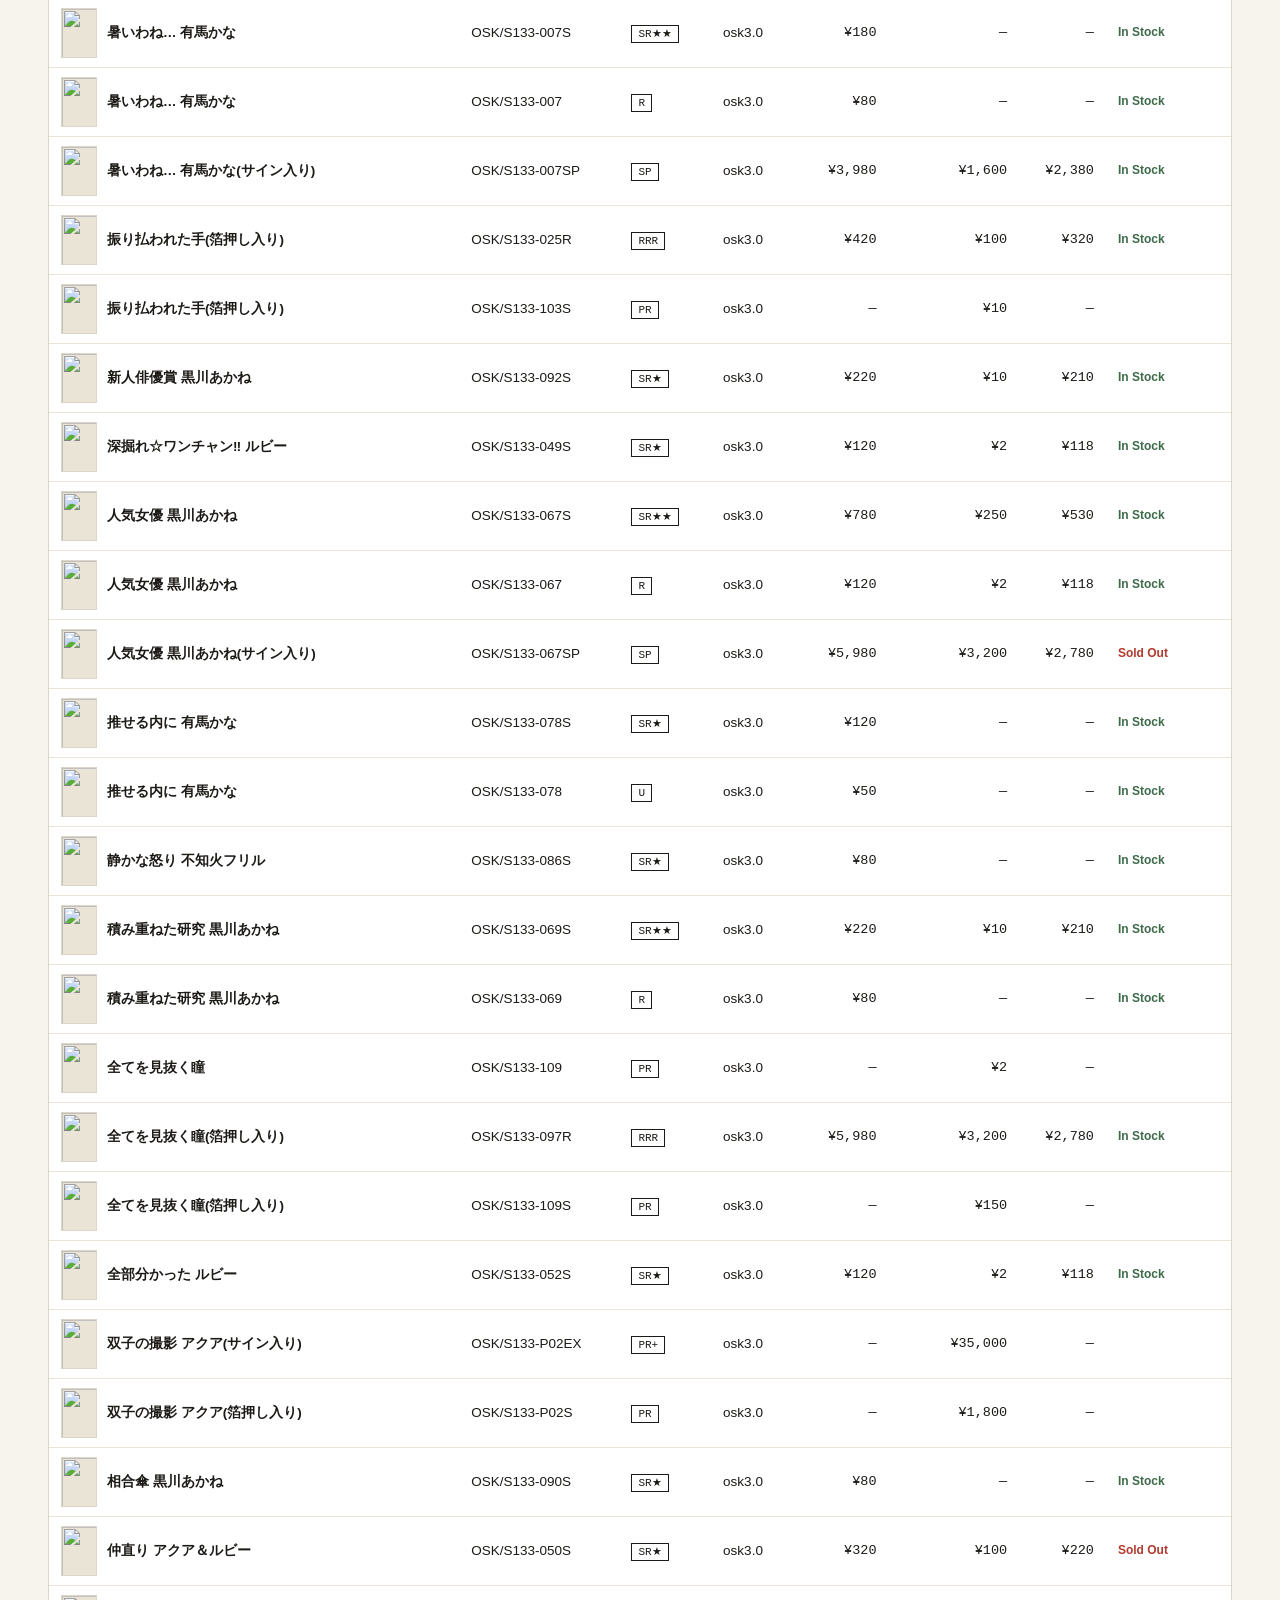
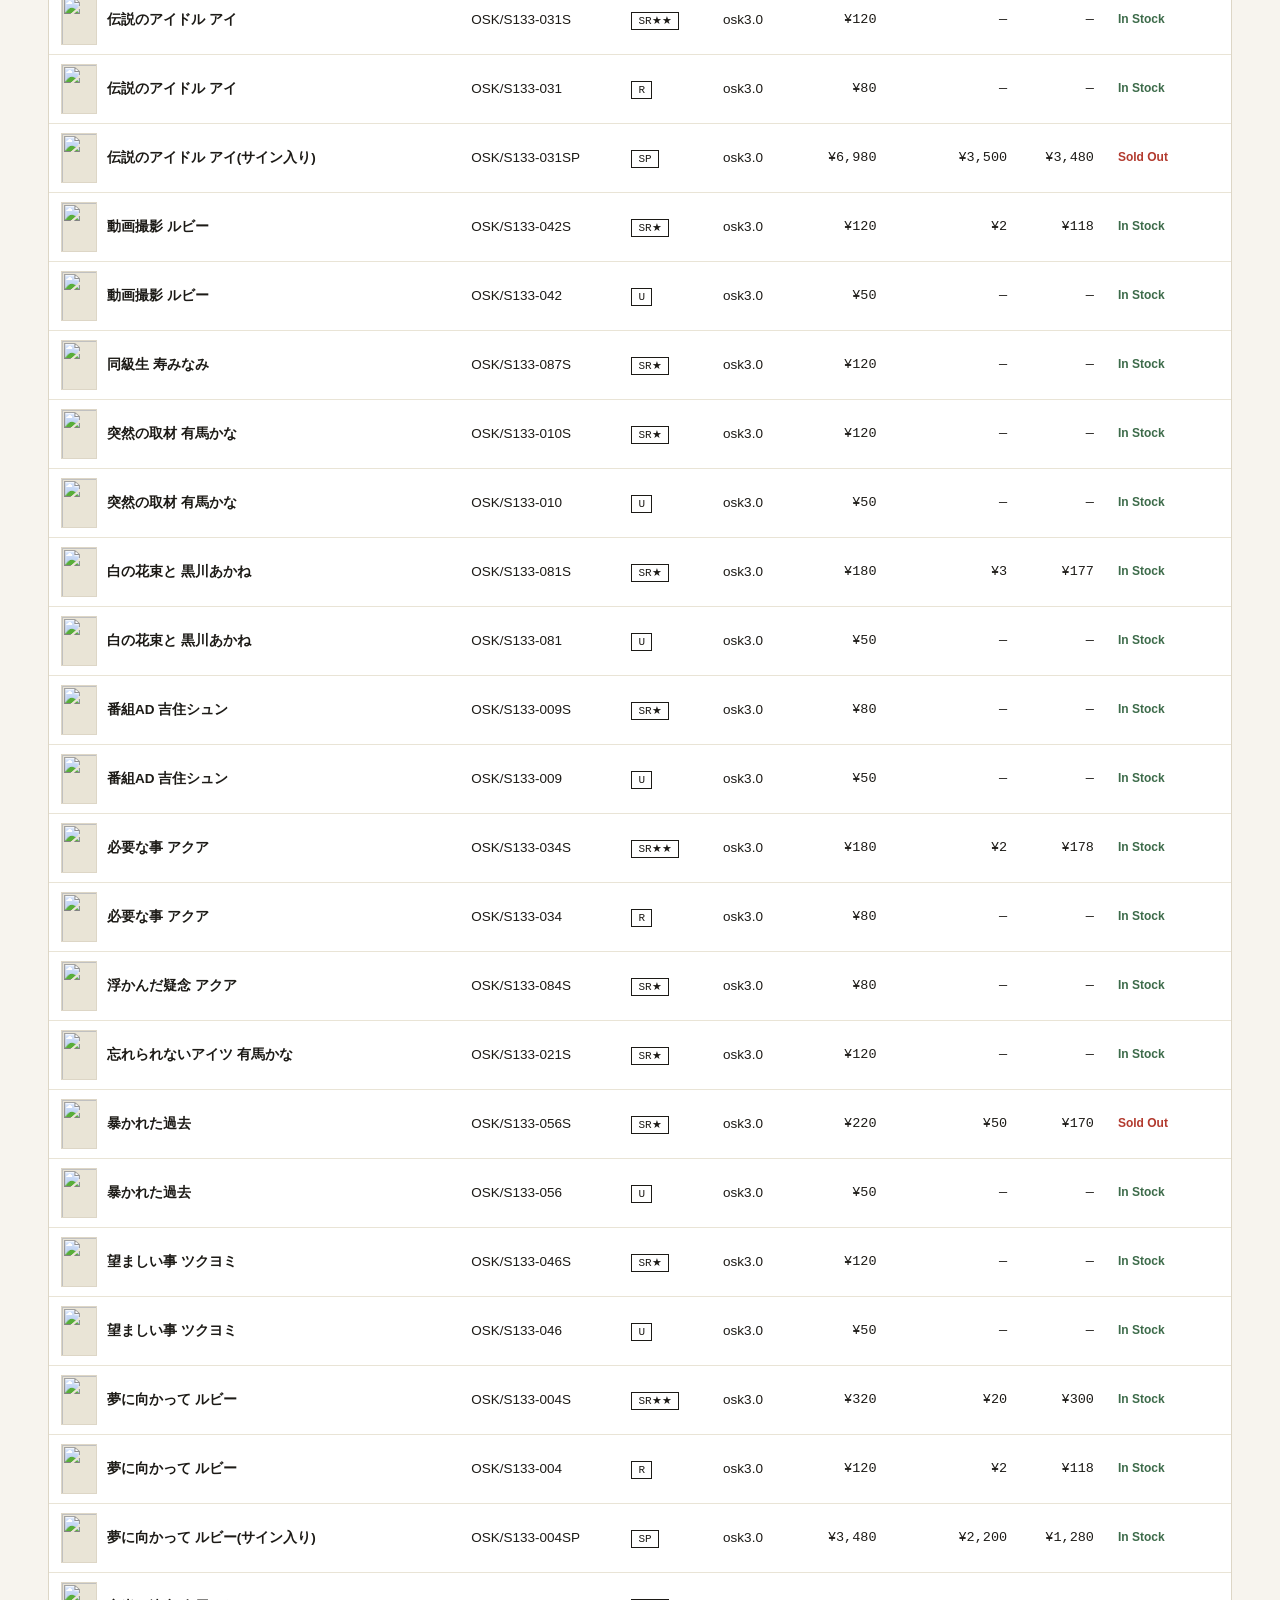
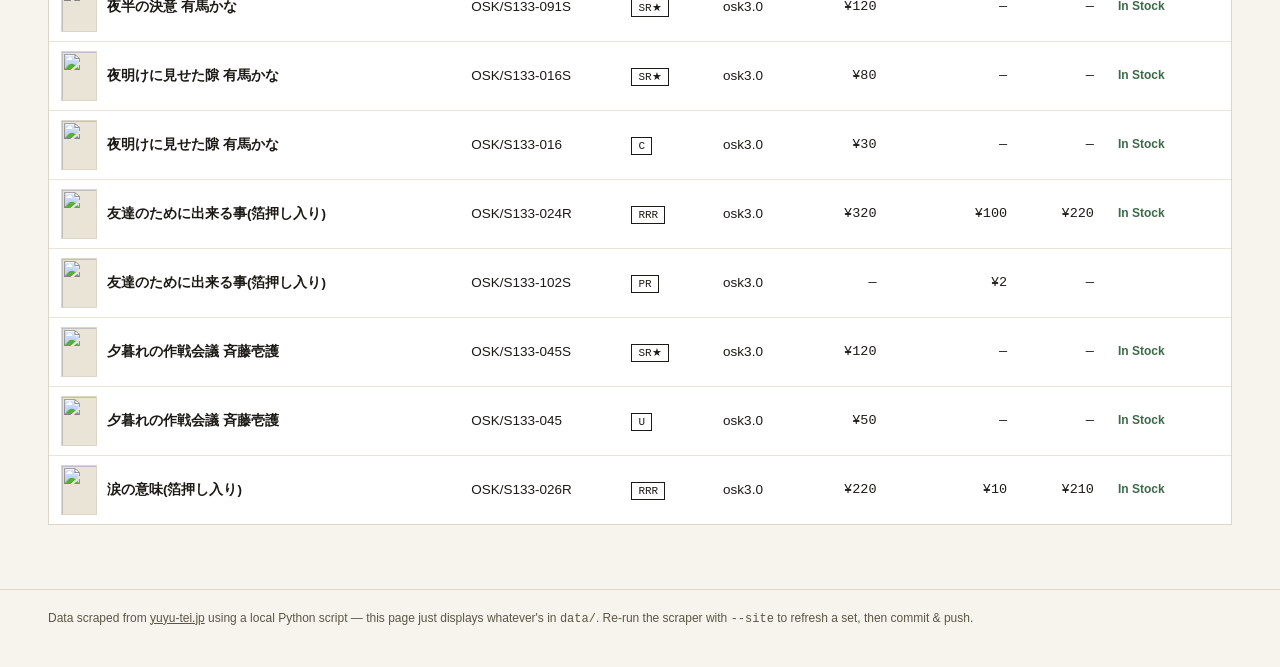
==== commit fcb8a5ec: "Add files via upload" ====
--- a/docs/index.html
+++ b/docs/index.html
@@ -128,7 +128,7 @@
     border:1px solid var(--ink);
     max-height:280px;
     overflow-y:auto;
-    z-index:30;
+    z-index:100;
   }
   .suggestions button{
     display:block;
@@ -204,7 +204,7 @@
     padding:0;
     text-decoration:underline;
   }
-  .sets-panel{
+  .sets-panel:not([hidden]){
     min-width:320px;
     max-height:360px;
     padding:0;
@@ -426,7 +426,8 @@
         el.id = backdropId;
         el.style.position = 'fixed';
         el.style.inset = '0';
-        el.style.zIndex = '25';
+        el.style.zIndex = '90';
+        el.style.background = 'rgba(20,18,14,0.15)';  // faint tint, purely so we can SEE it's there while debugging
         el.style.display = 'none';
         document.body.appendChild(el);
       }
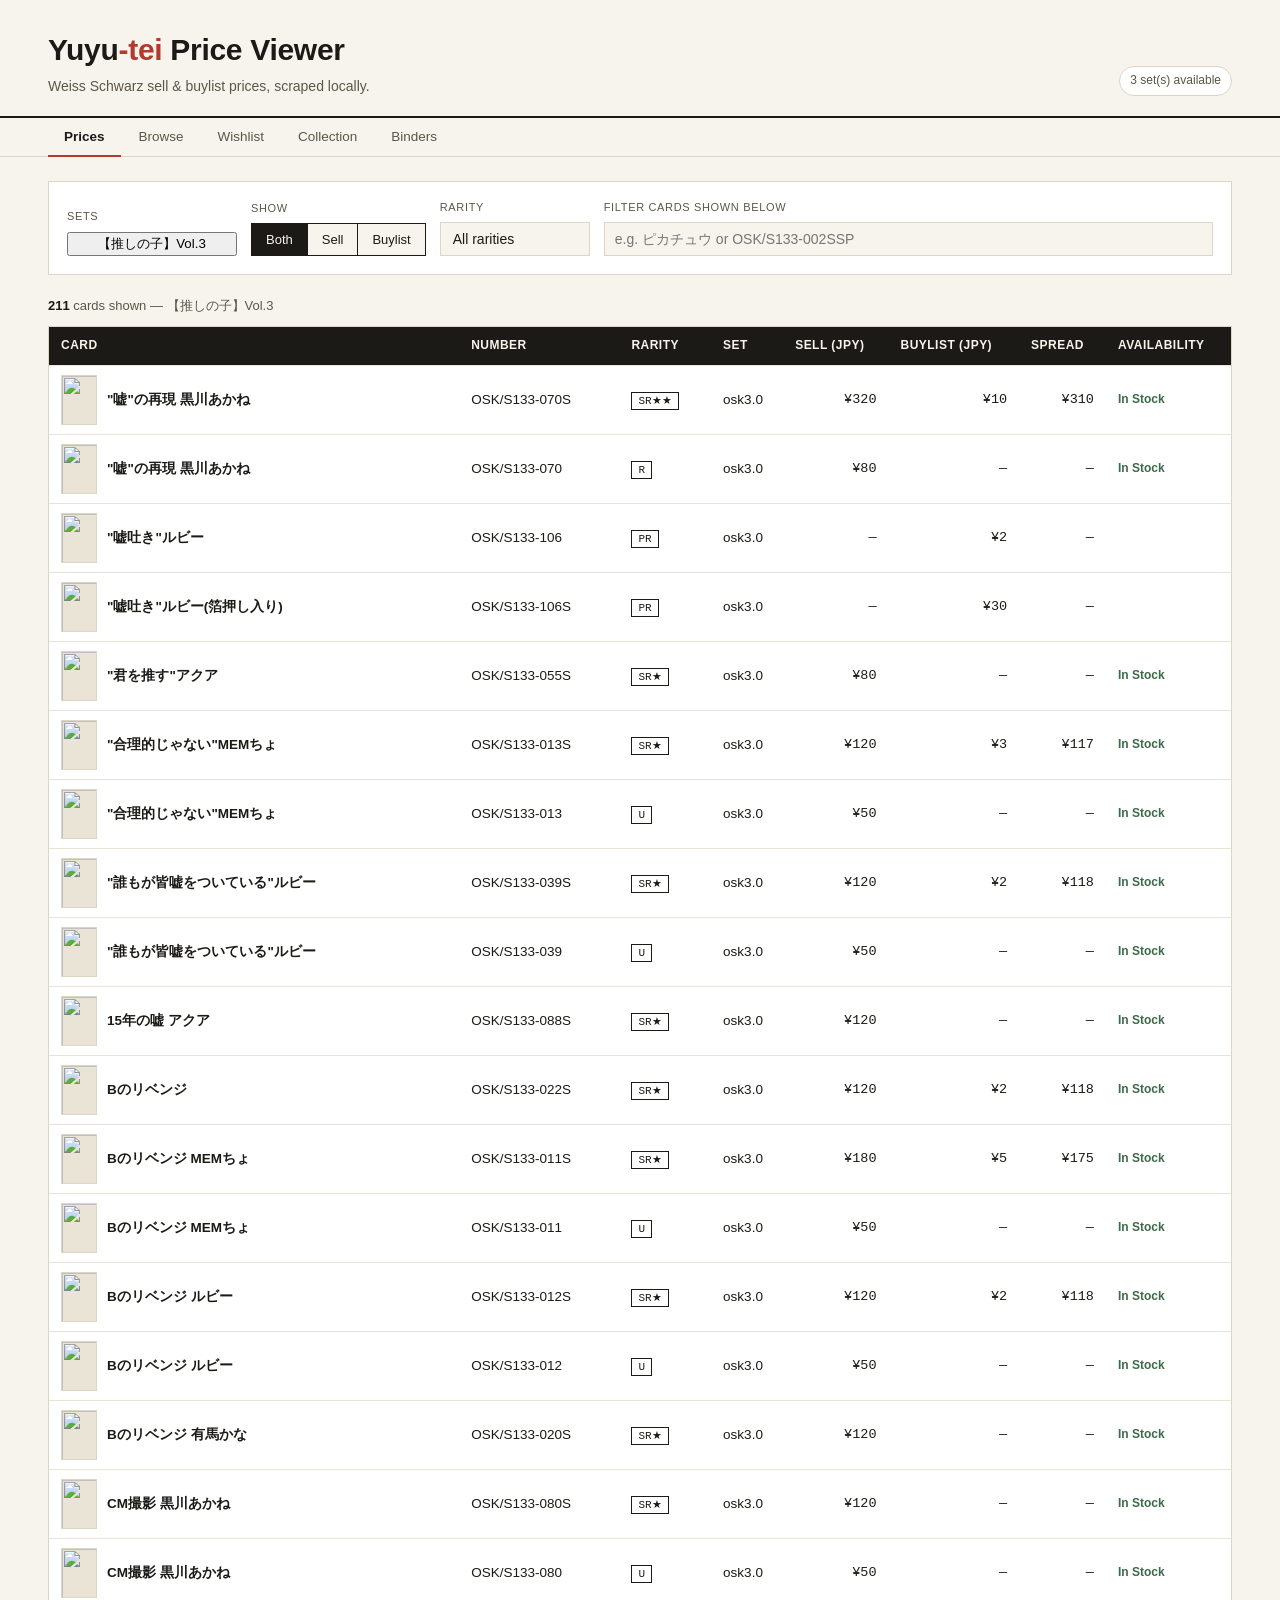
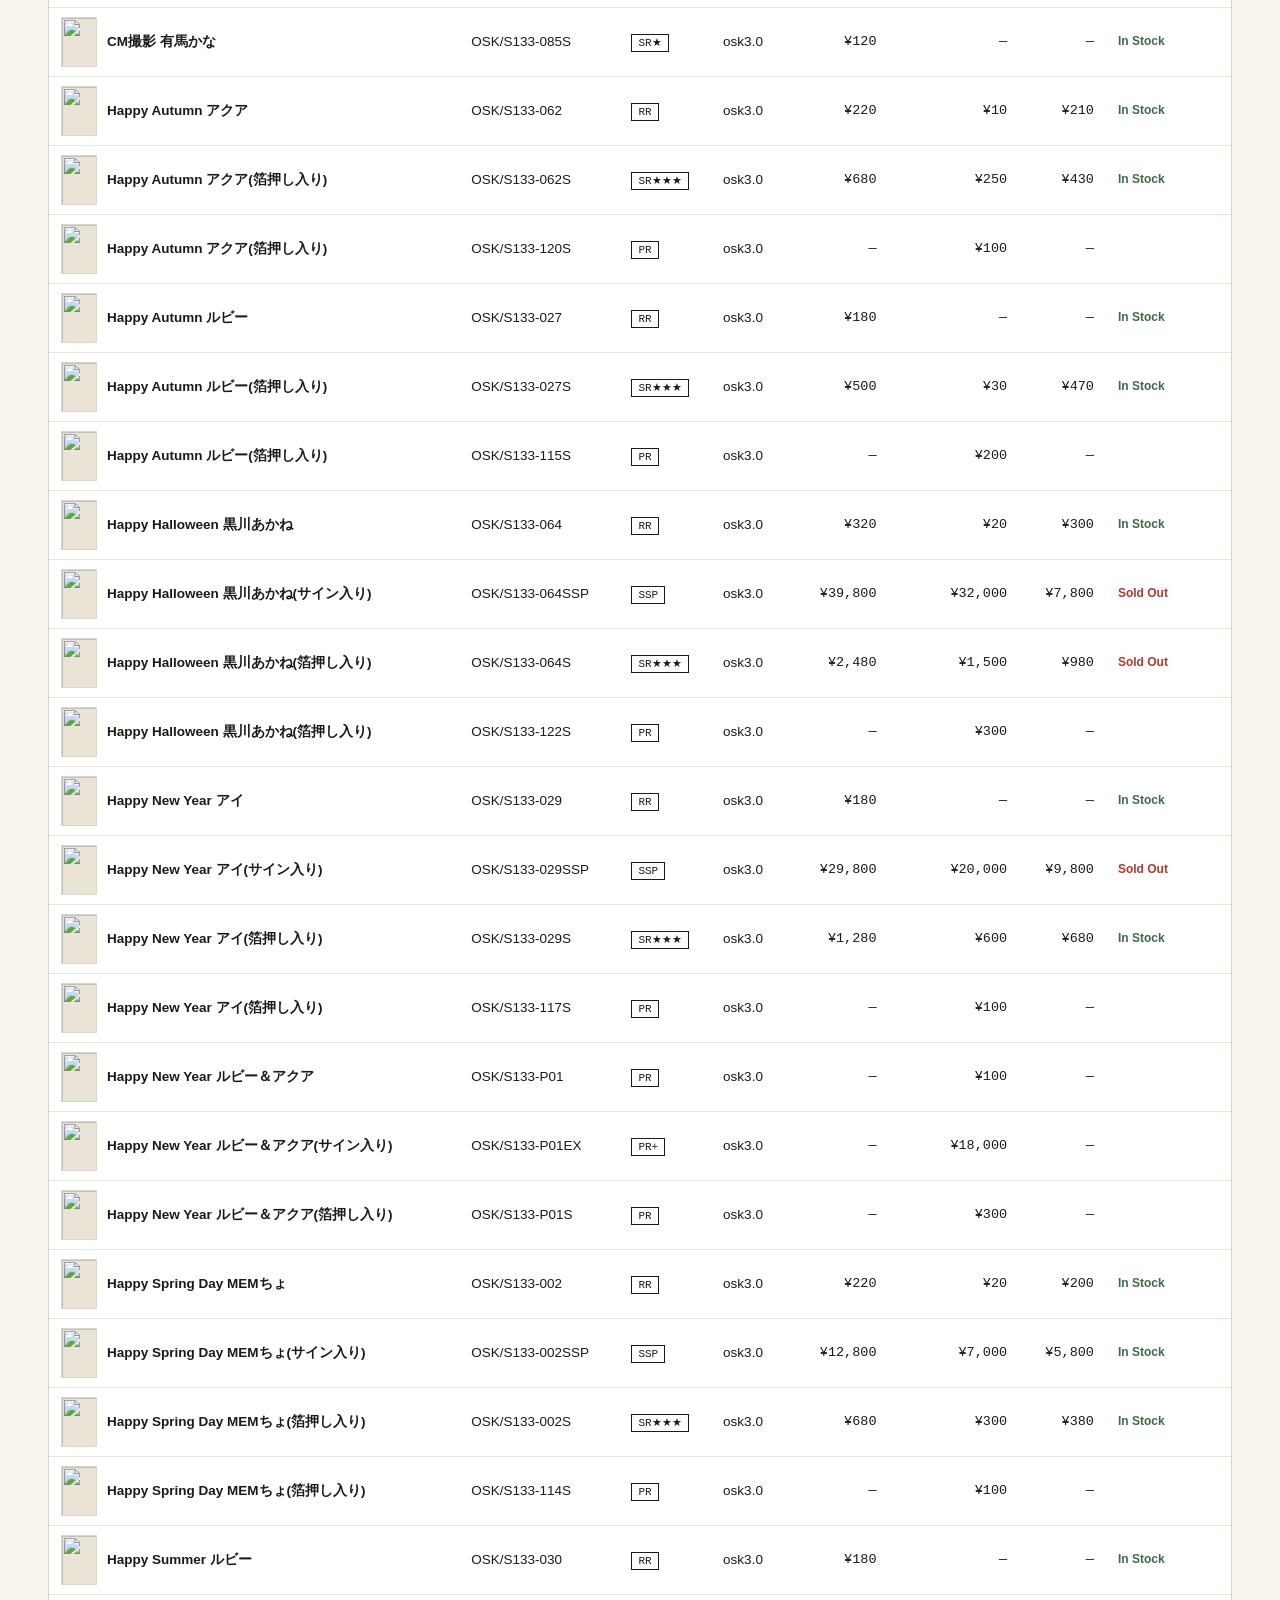
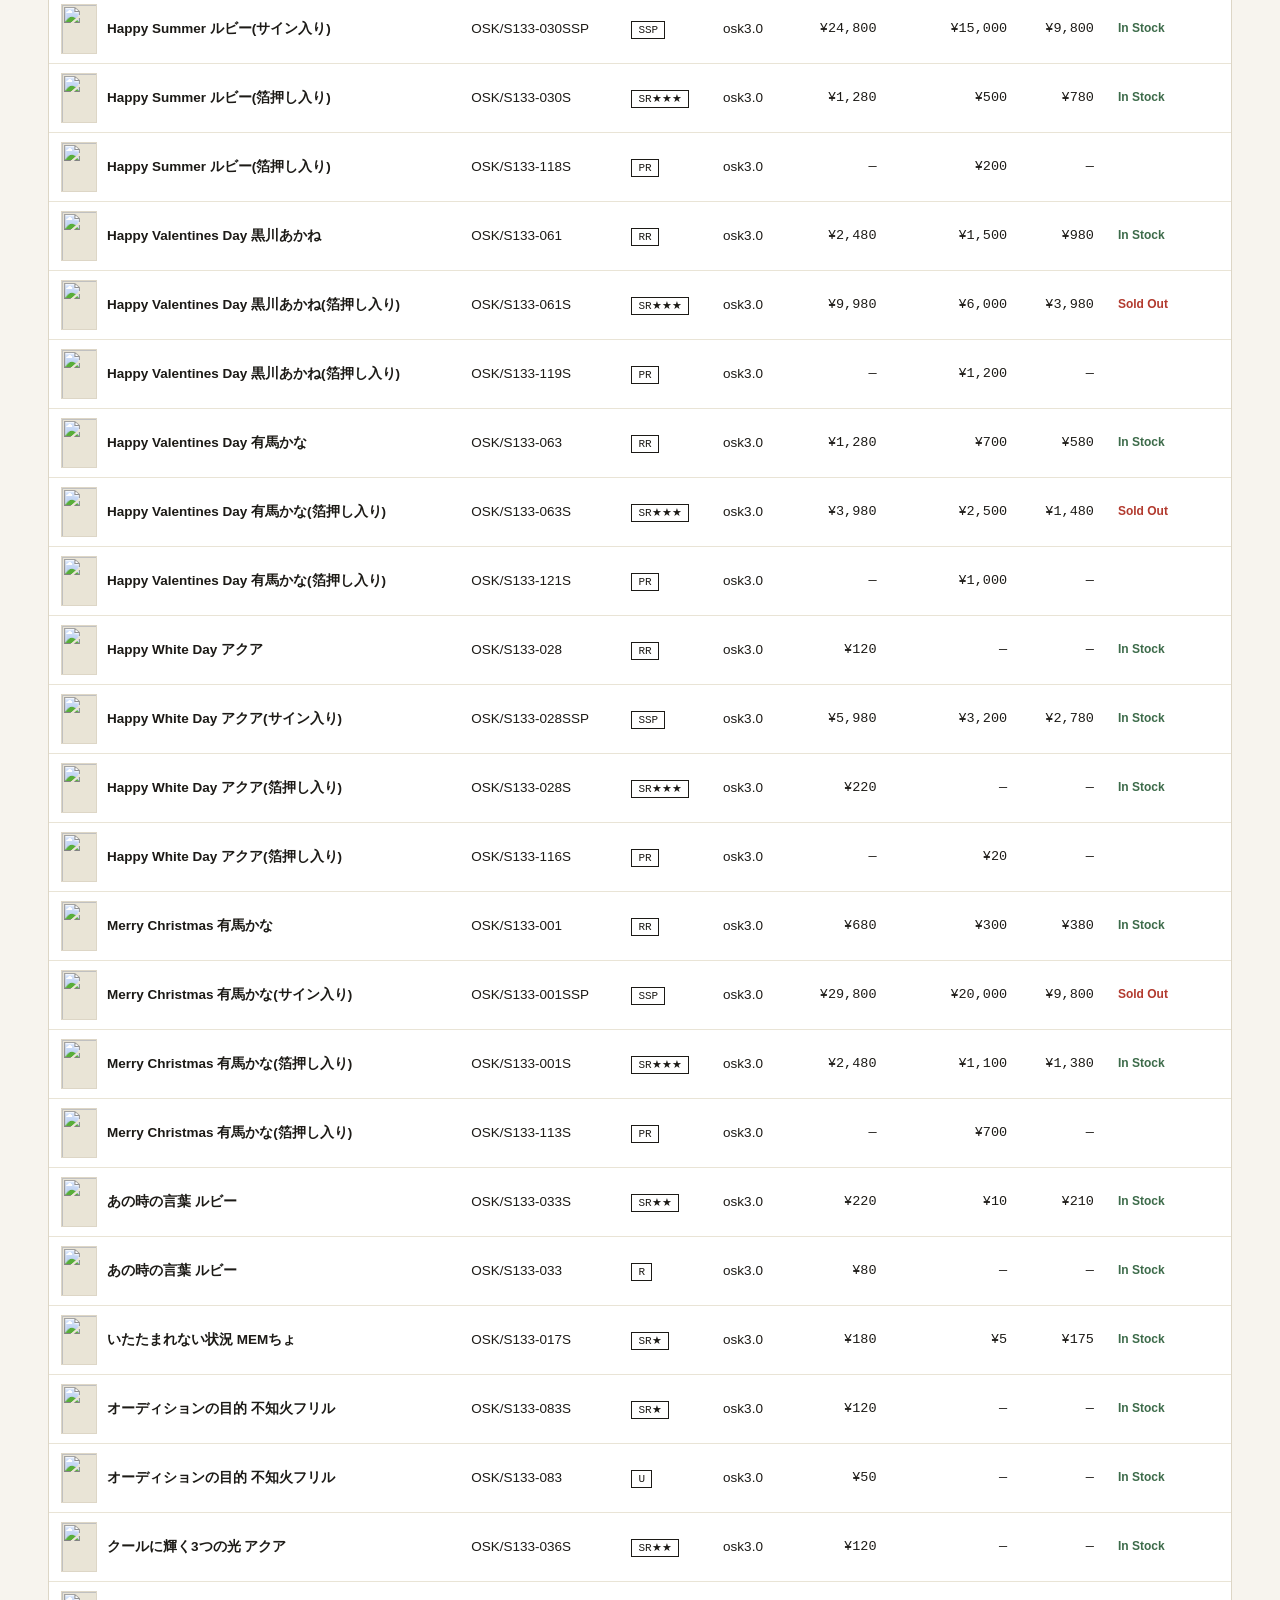
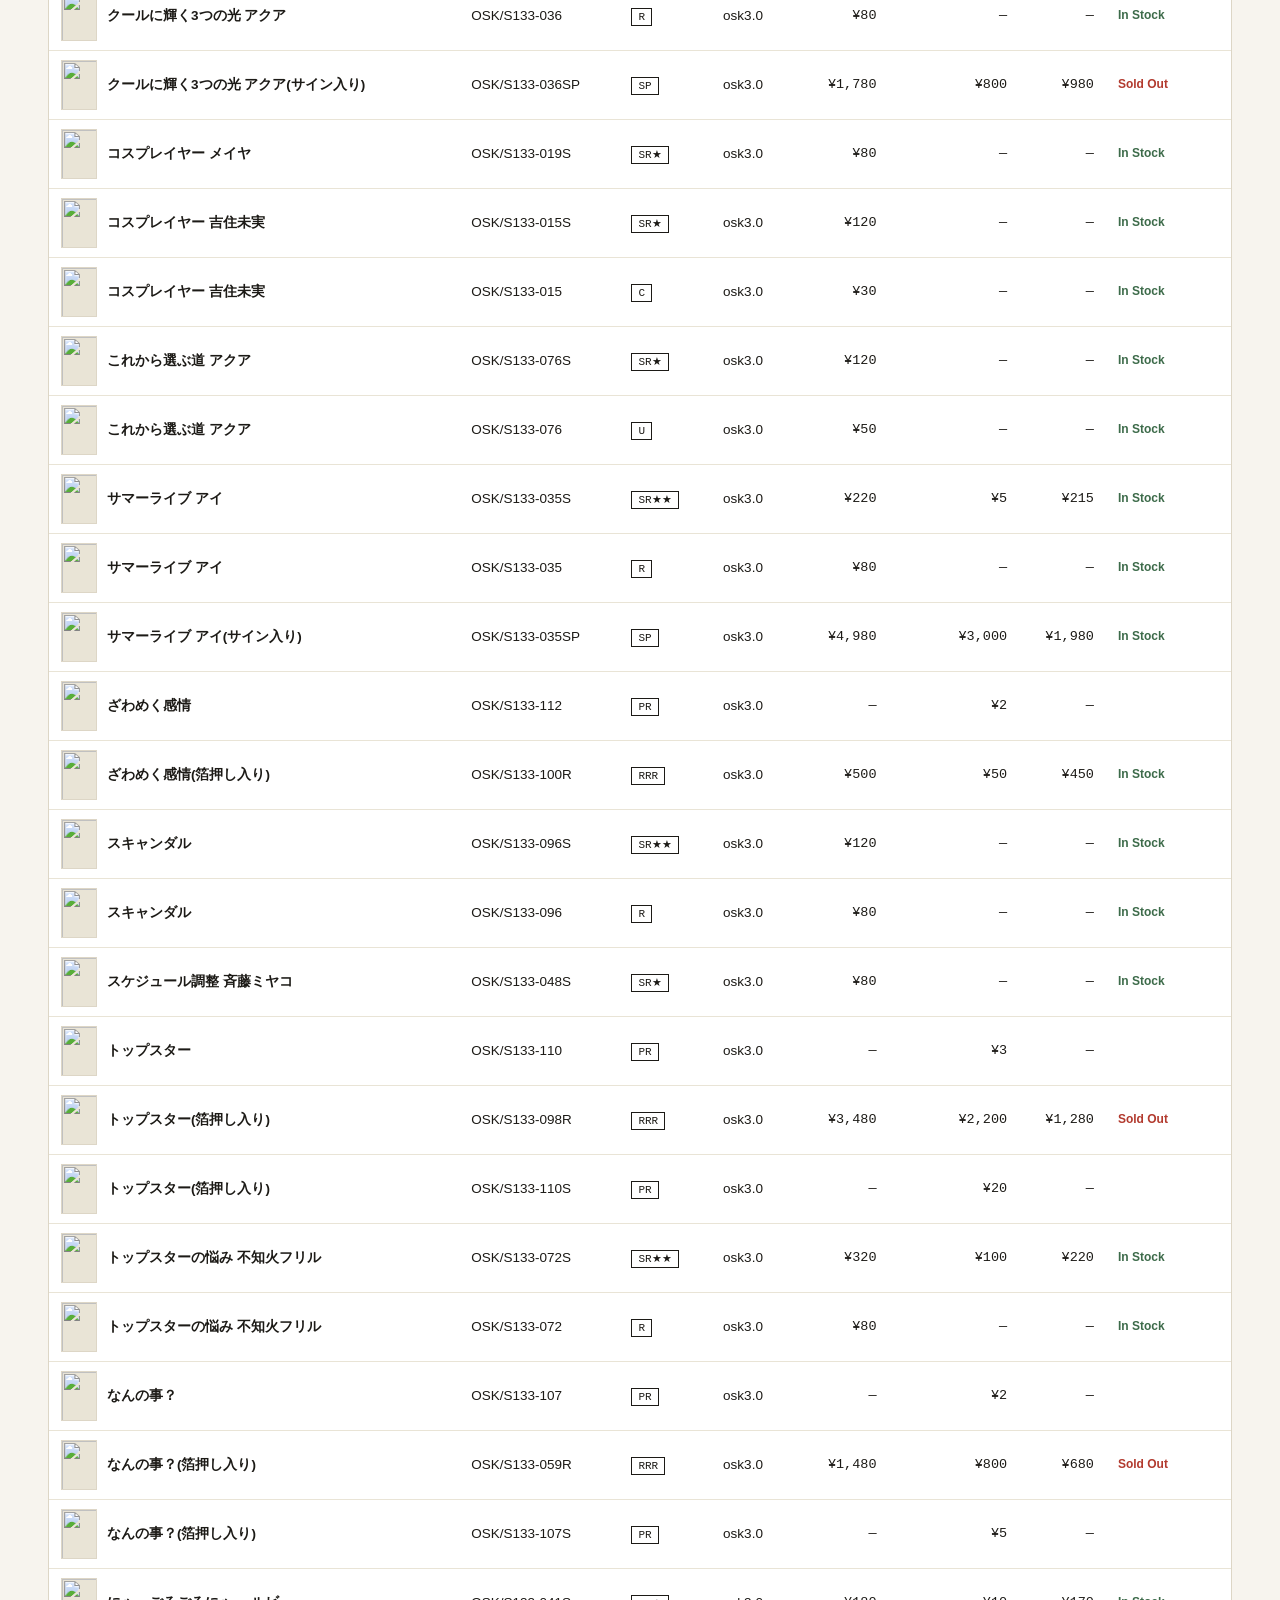
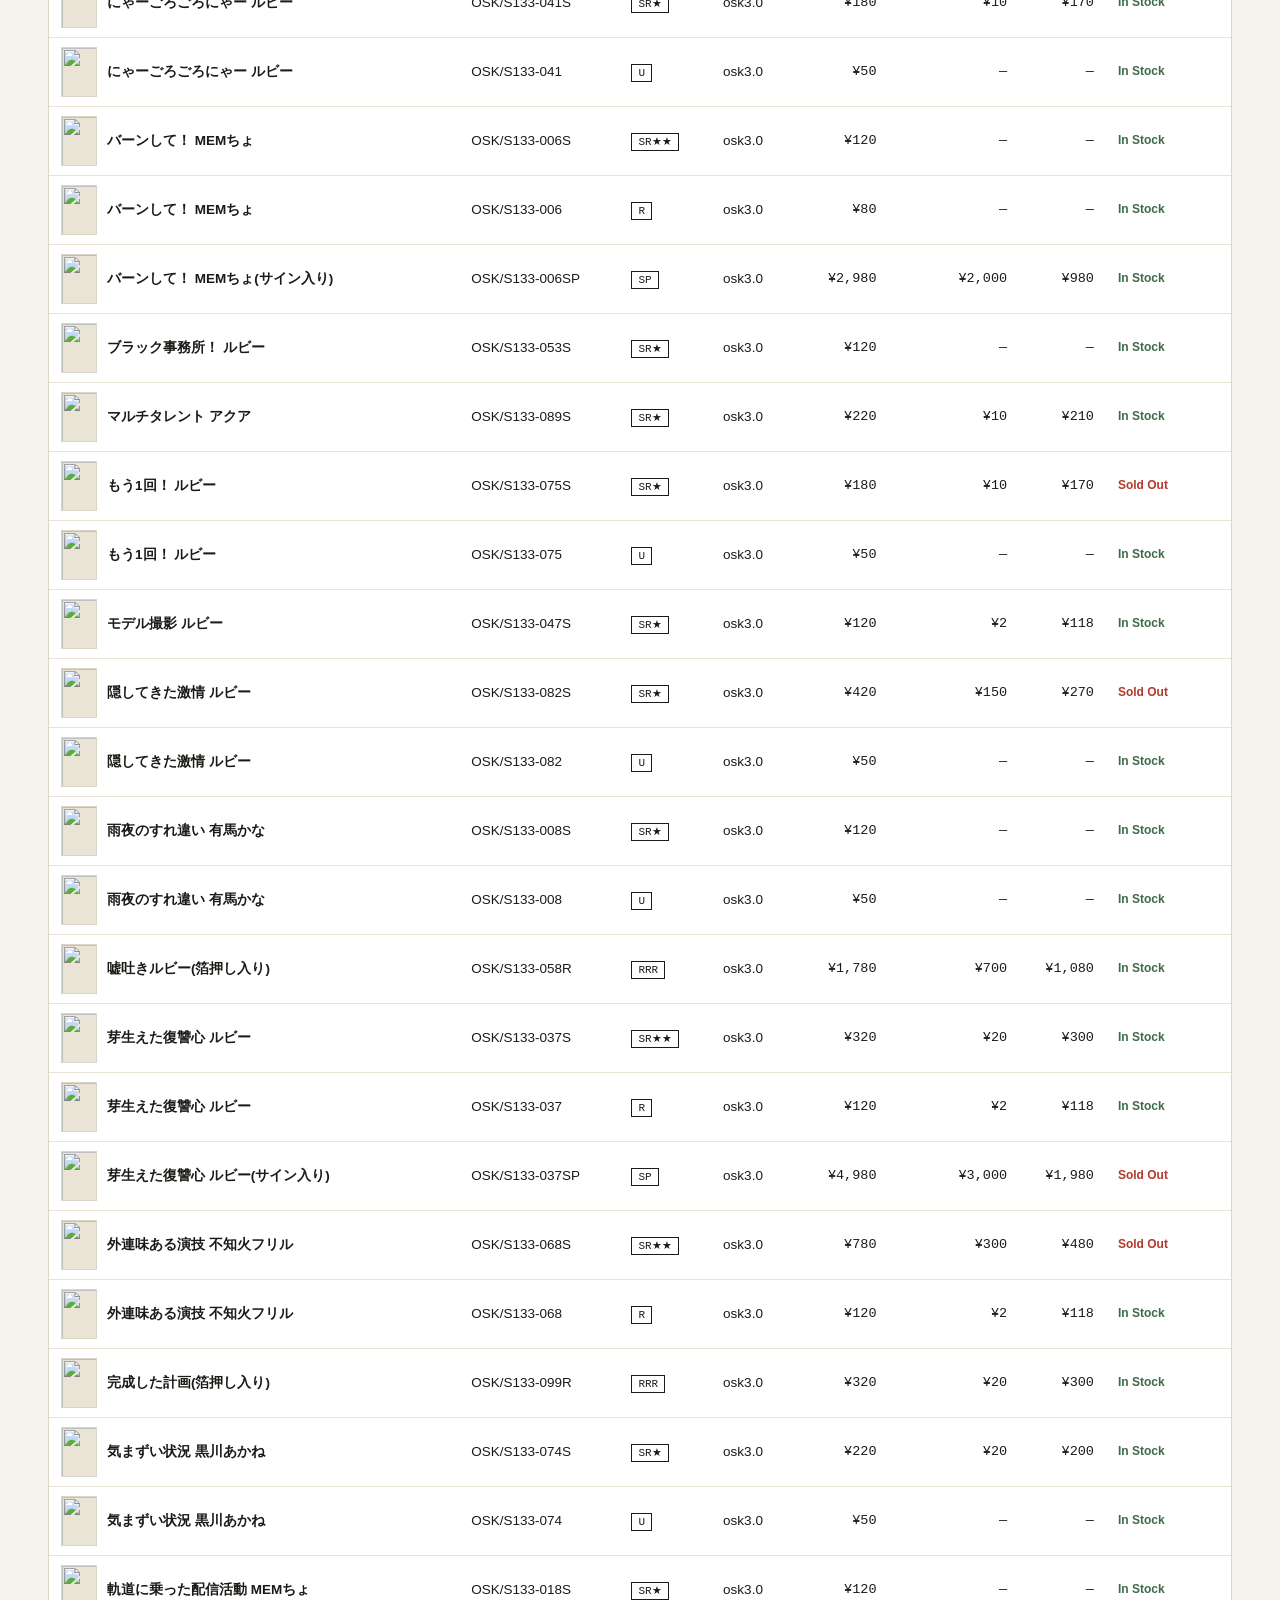
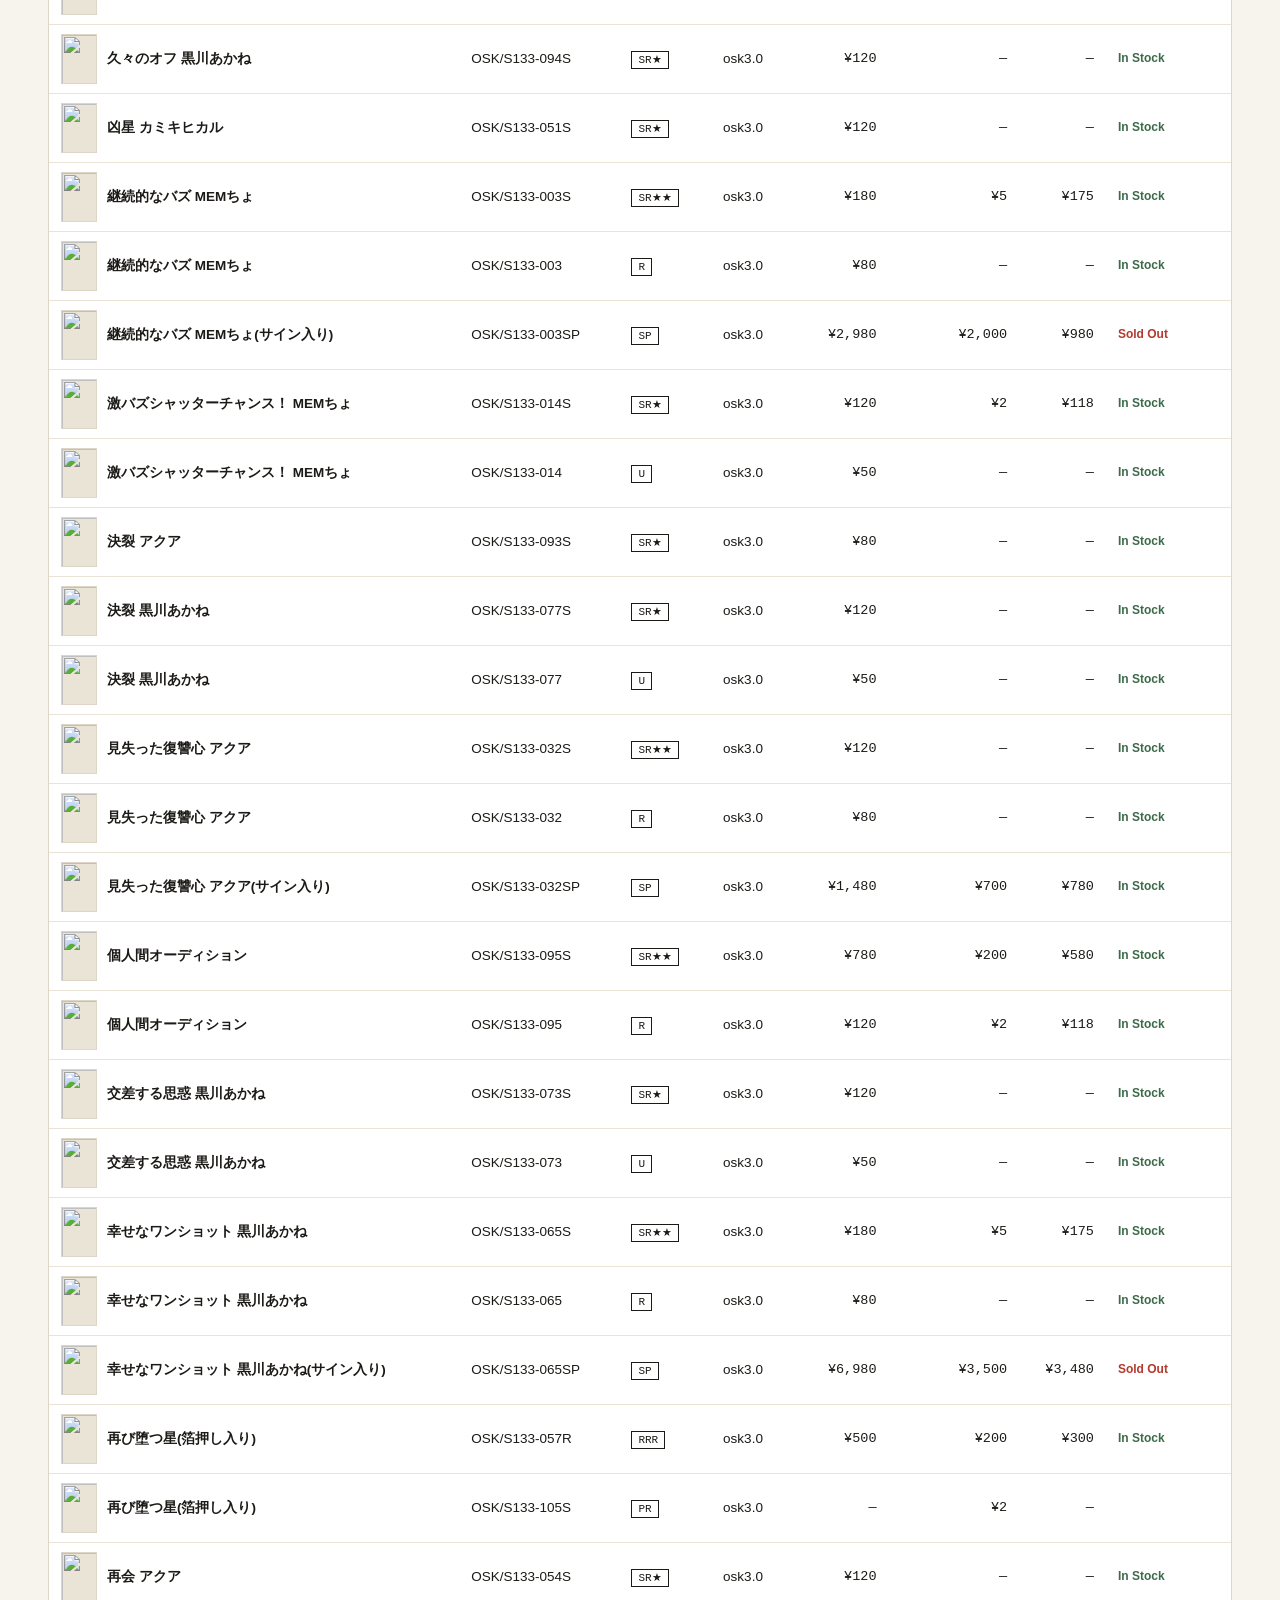
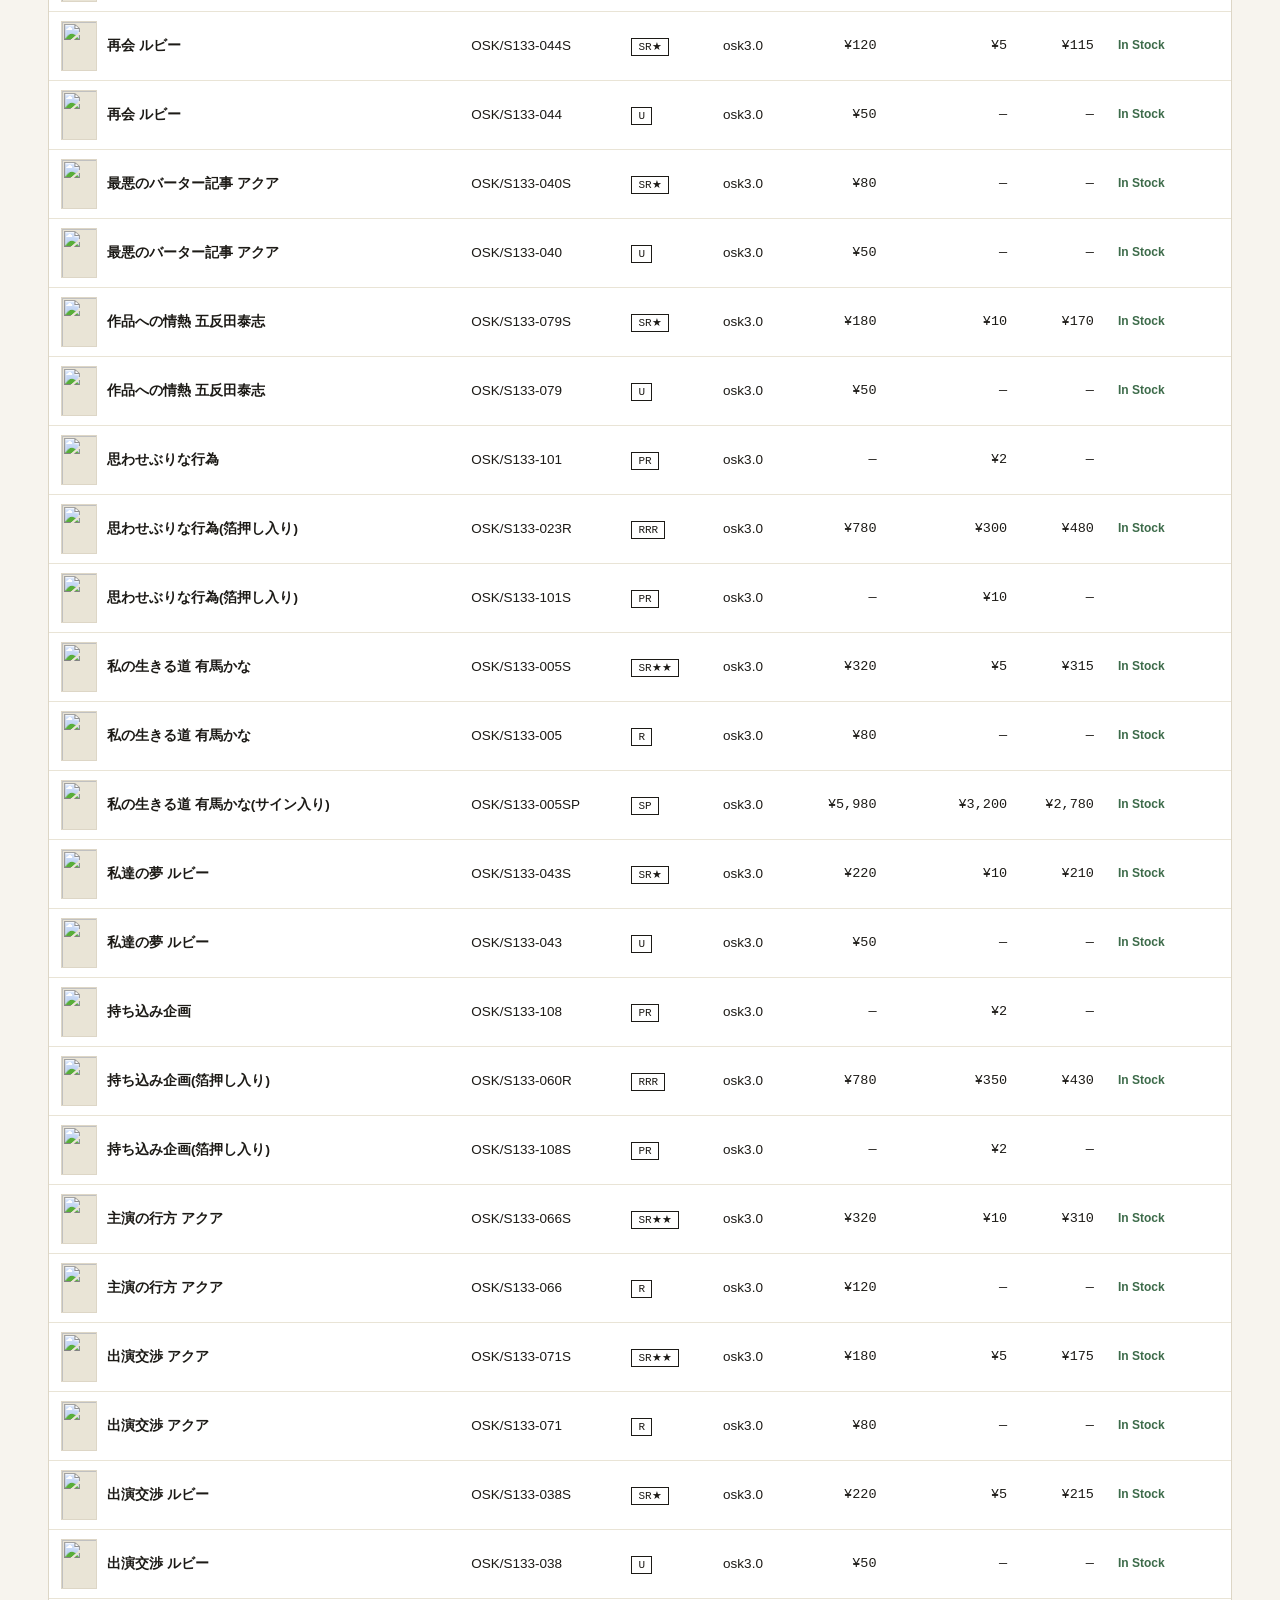
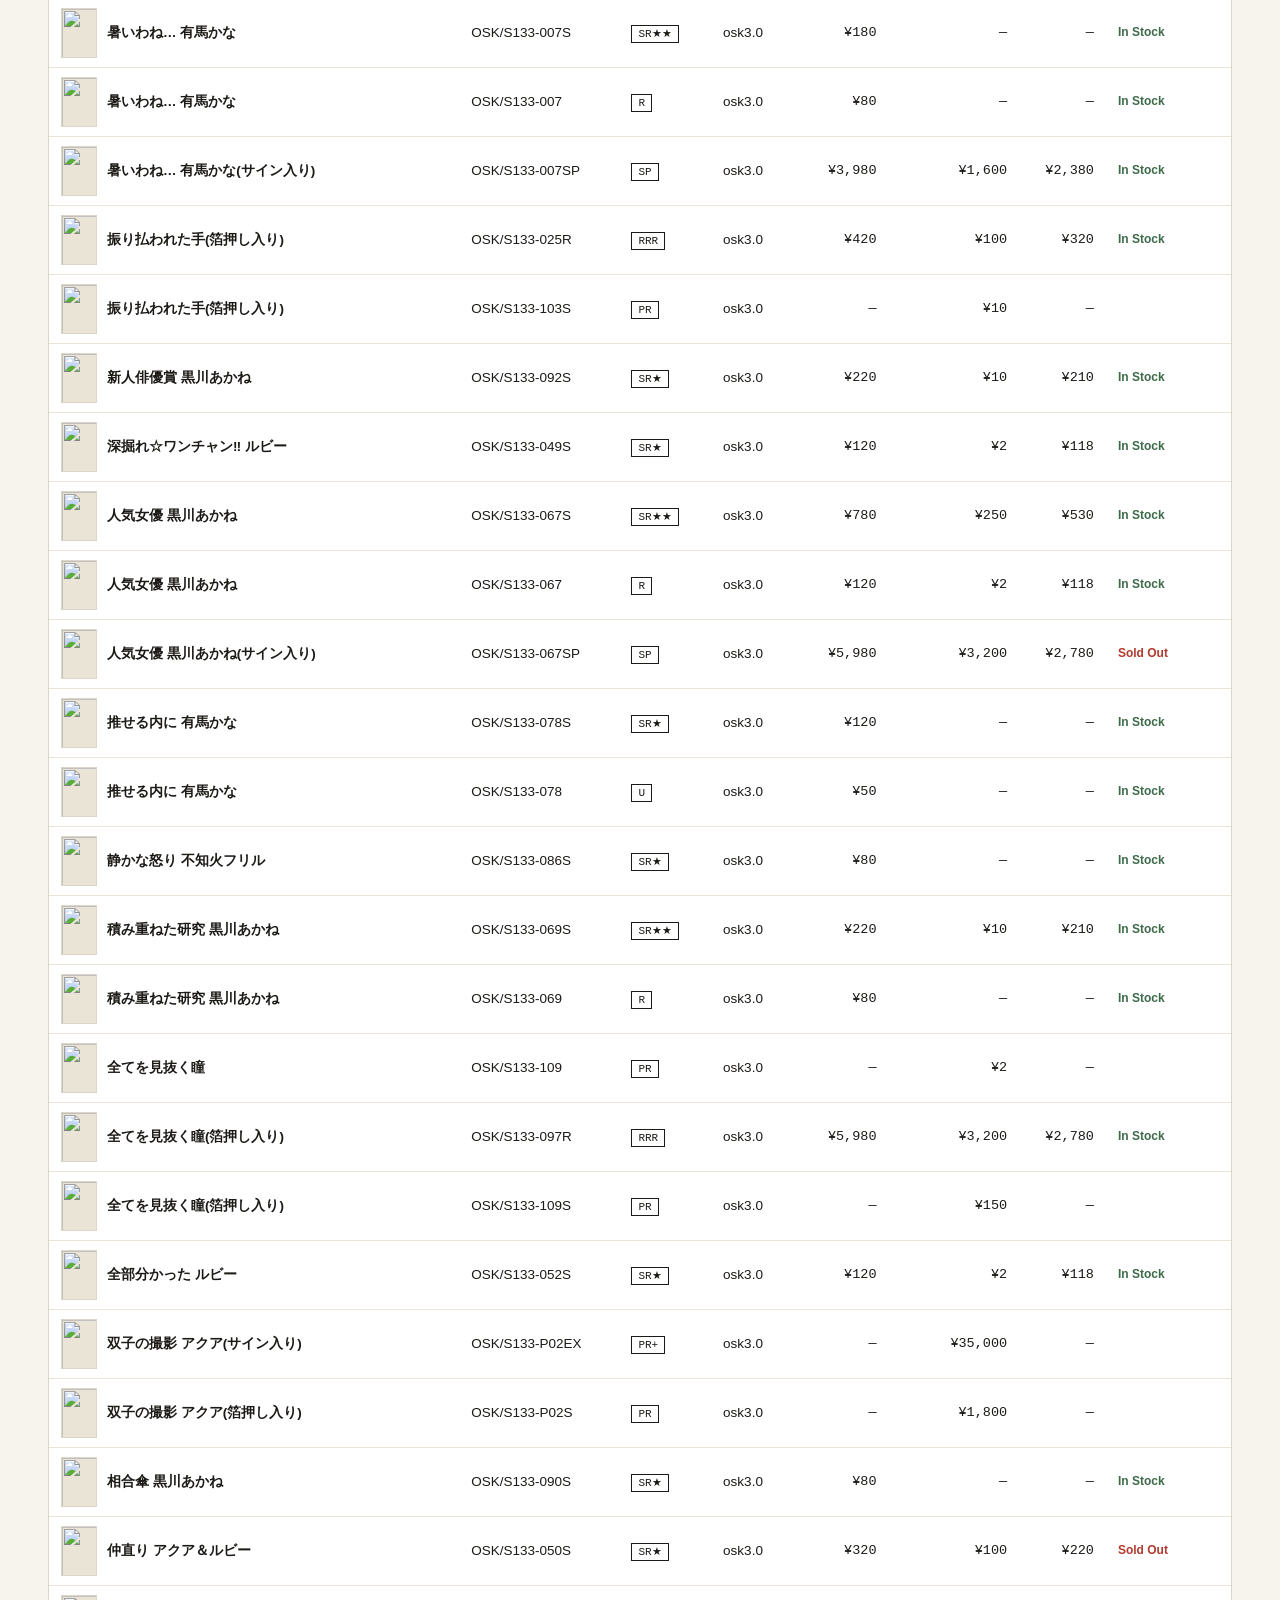
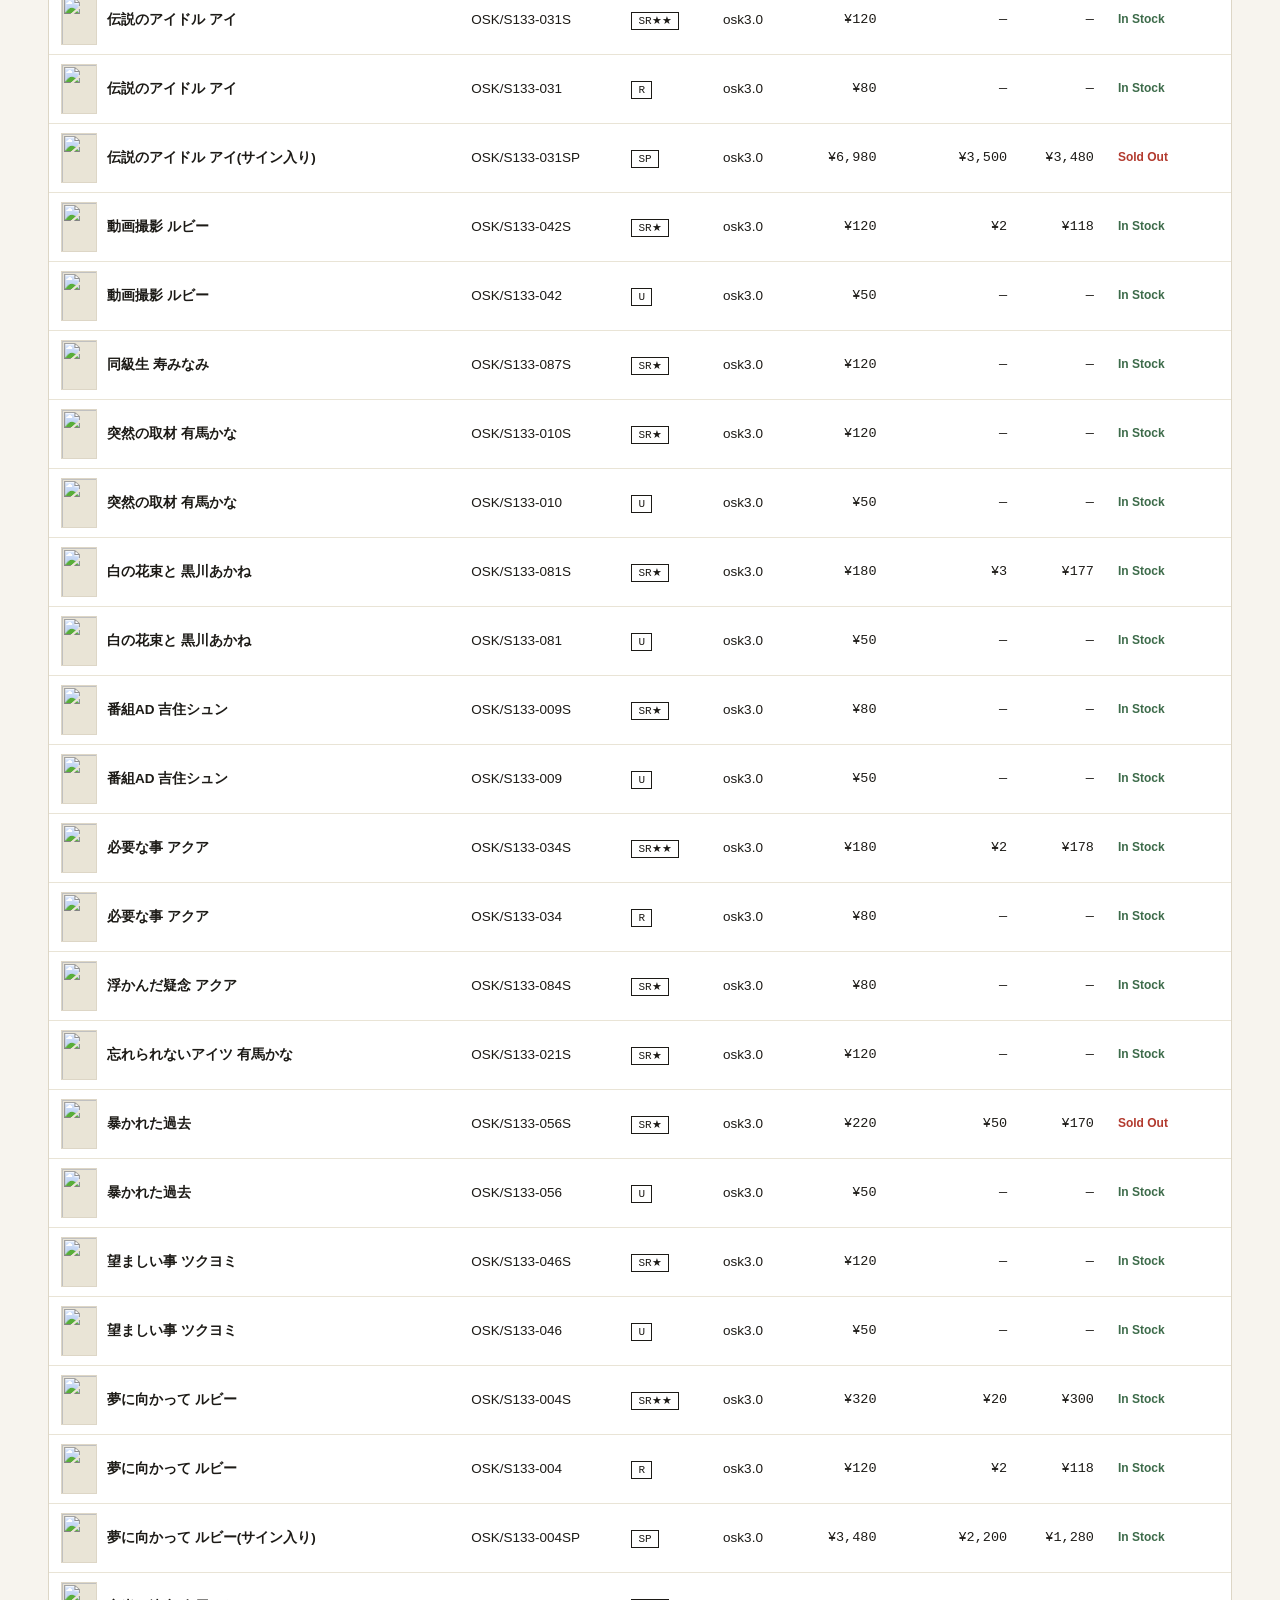
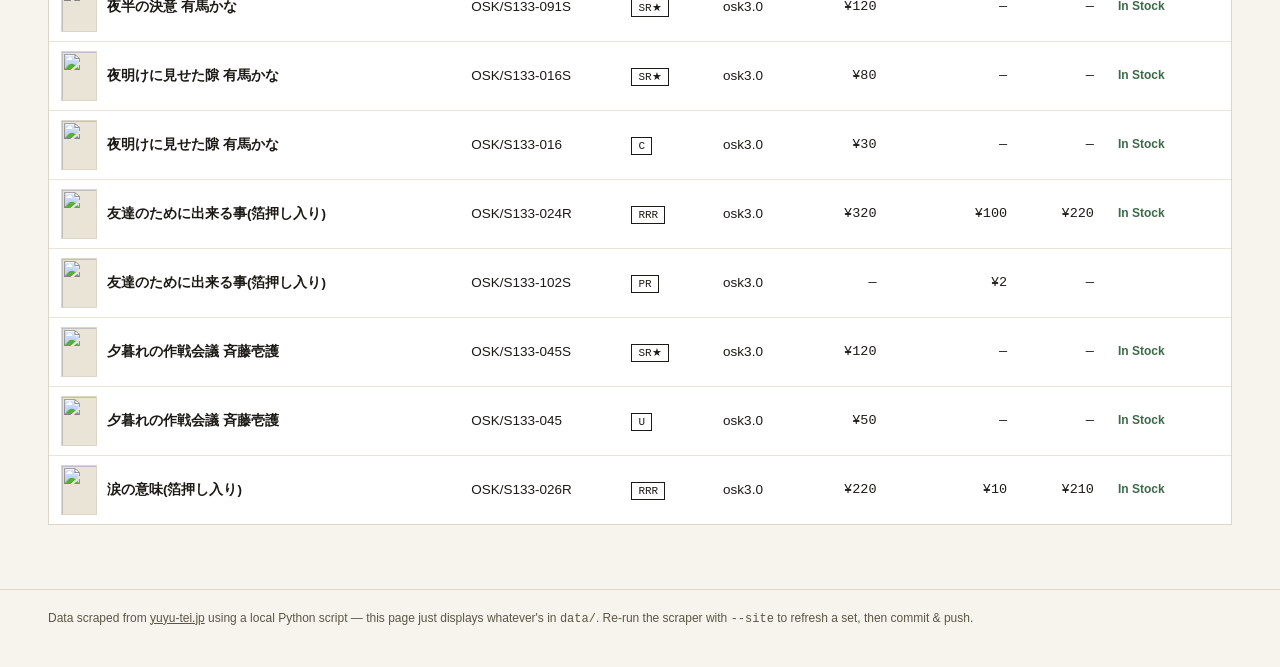
==== commit ed7f7c9a: "Add files via upload" ====
--- a/docs/index.html
+++ b/docs/index.html
@@ -343,6 +343,7 @@
   <a href="browse.html" style="font-size:13.5px;padding:9px 16px;color:var(--ink-soft);text-decoration:none;">Browse</a>
   <a href="wishlist.html" style="font-size:13.5px;padding:9px 16px;color:var(--ink-soft);text-decoration:none;">Wishlist</a>
   <a href="collection.html" style="font-size:13.5px;padding:9px 16px;color:var(--ink-soft);text-decoration:none;">Collection</a>
+  <a href="binder.html" style="font-size:13.5px;padding:9px 16px;color:var(--ink-soft);text-decoration:none;">Binders</a>
 </nav>
 
 
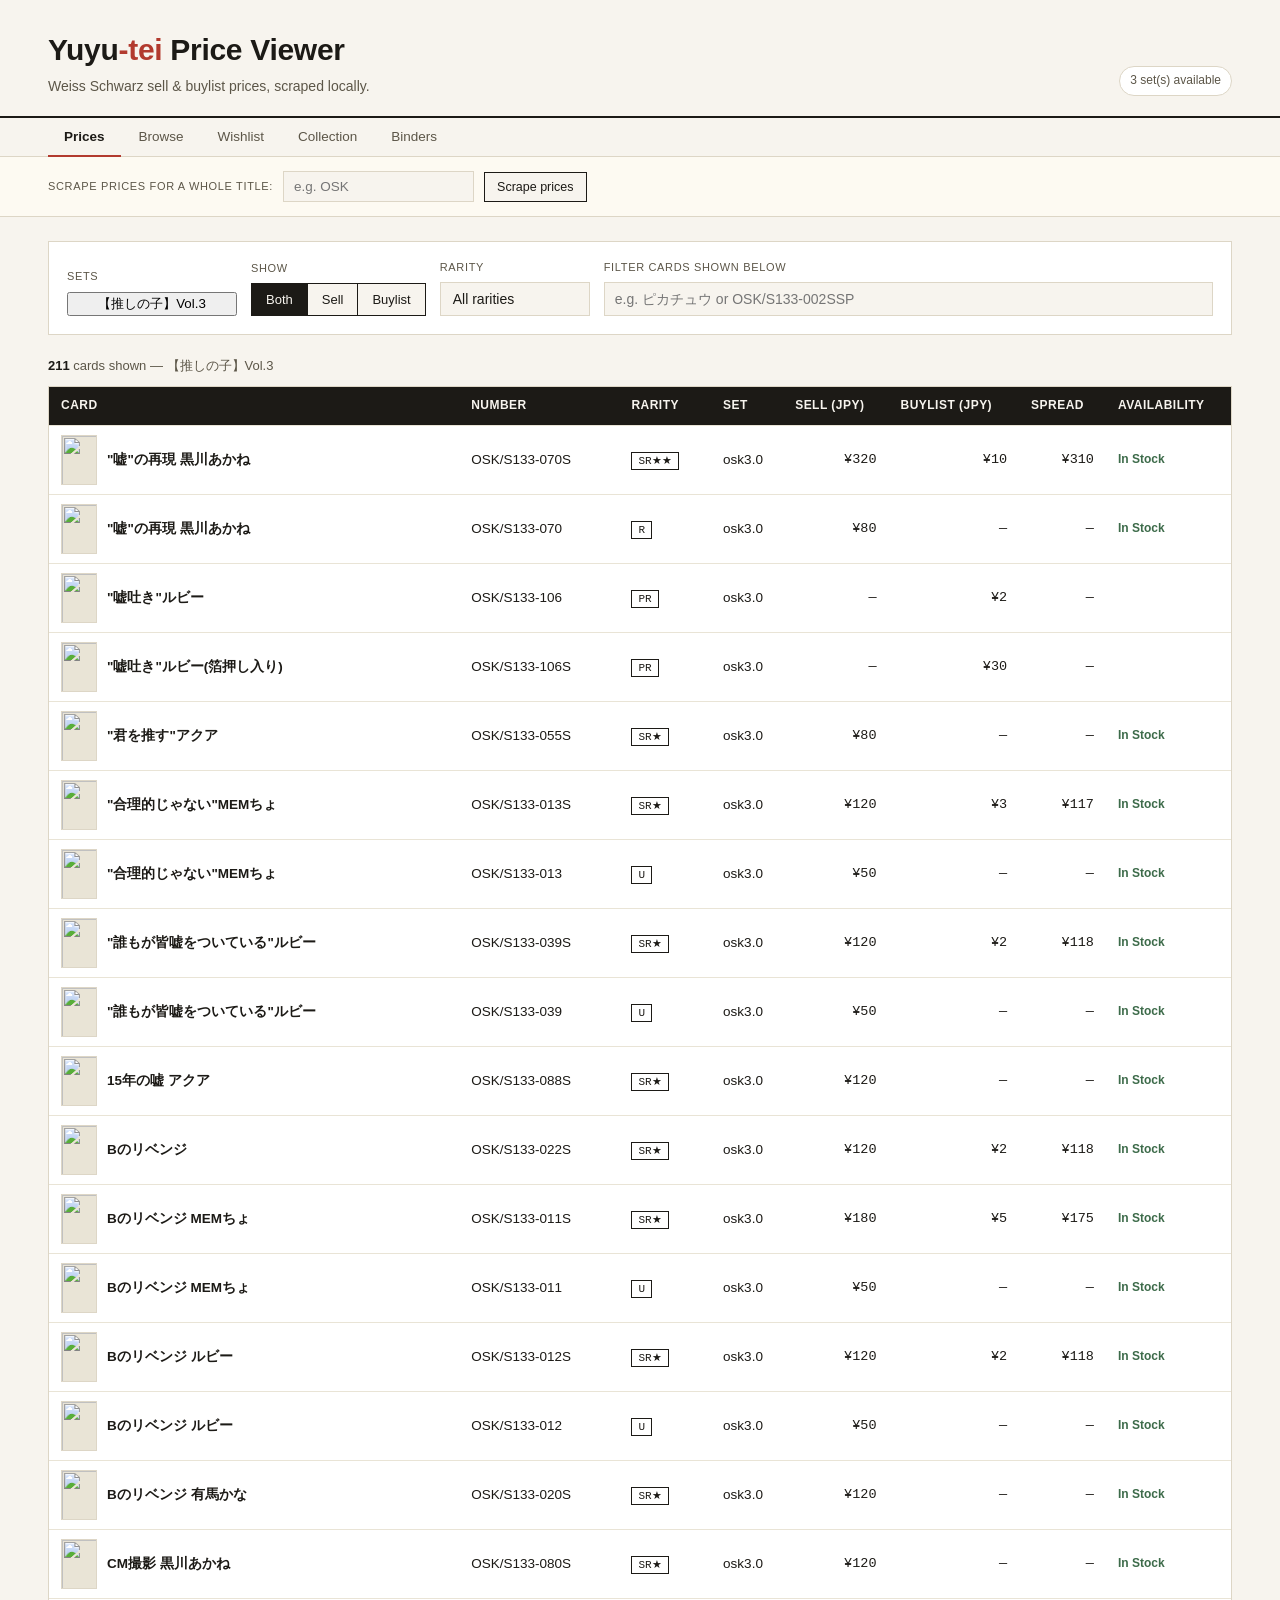
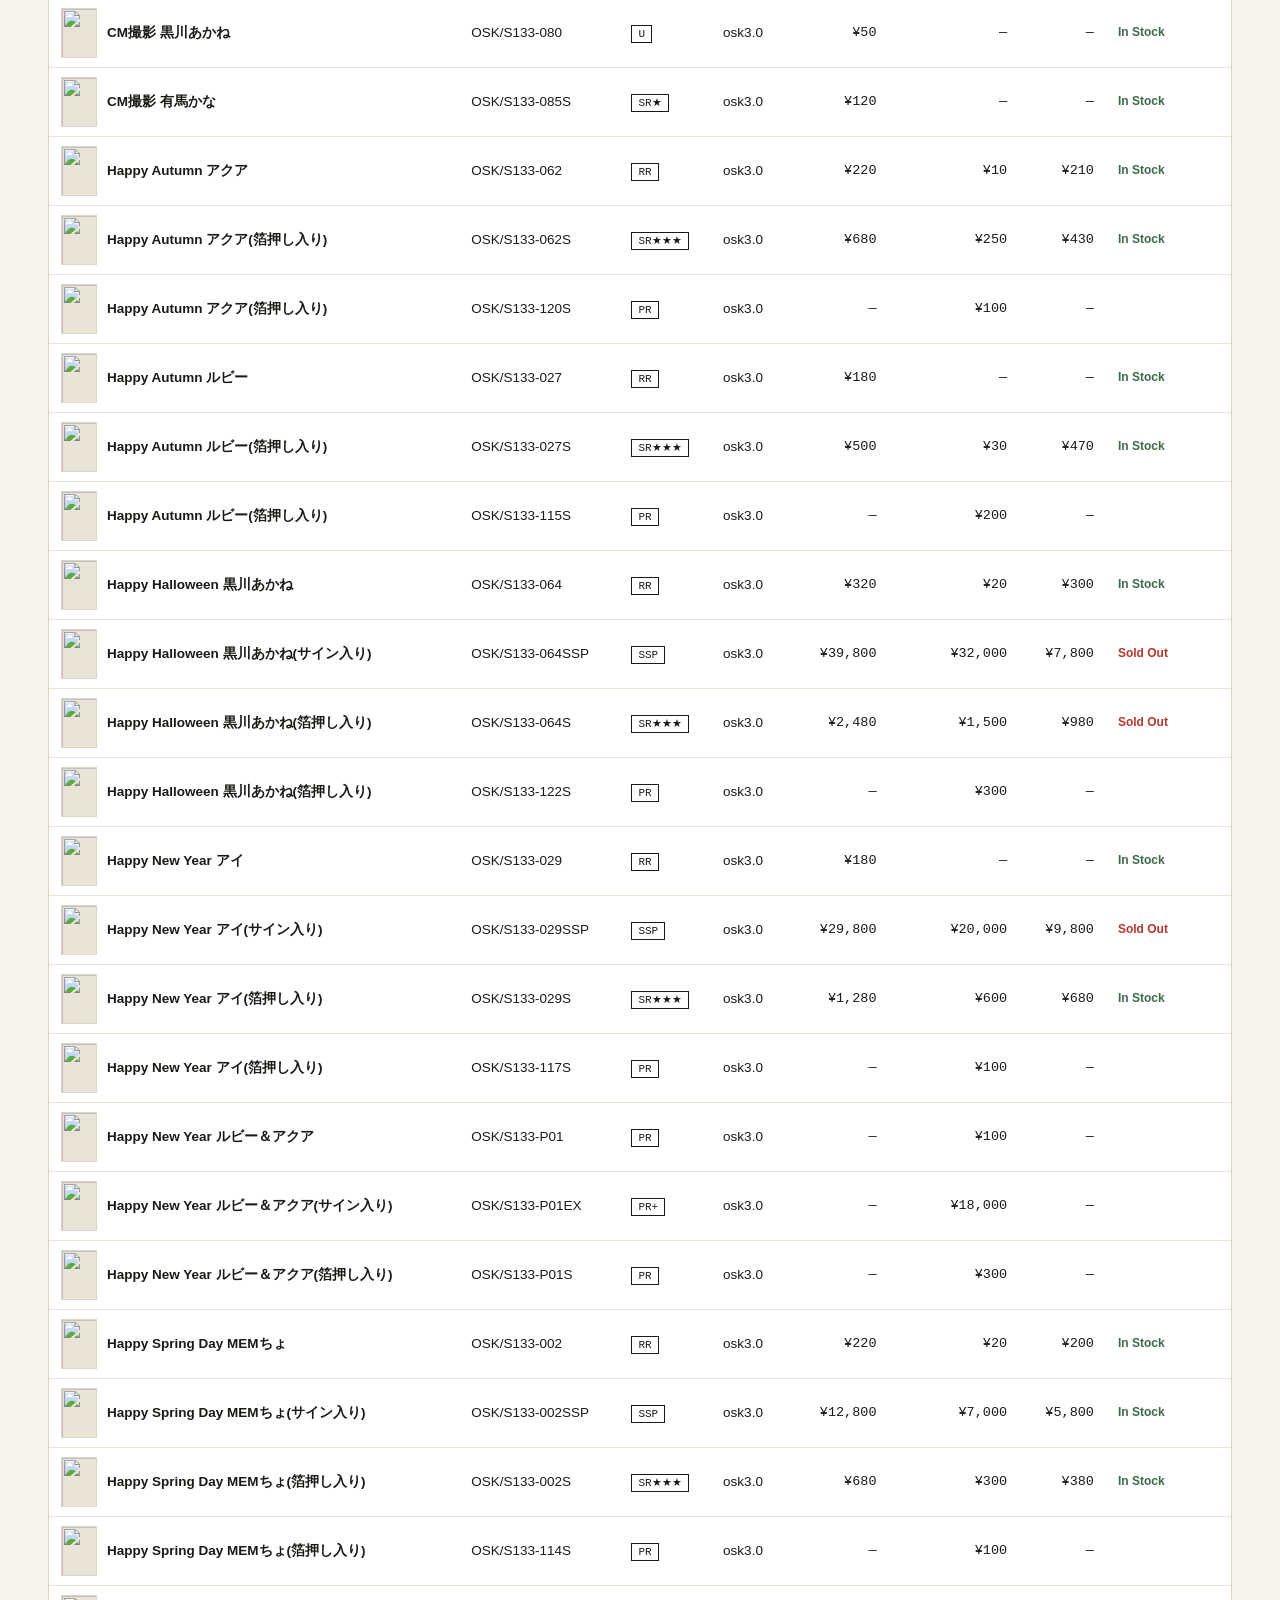
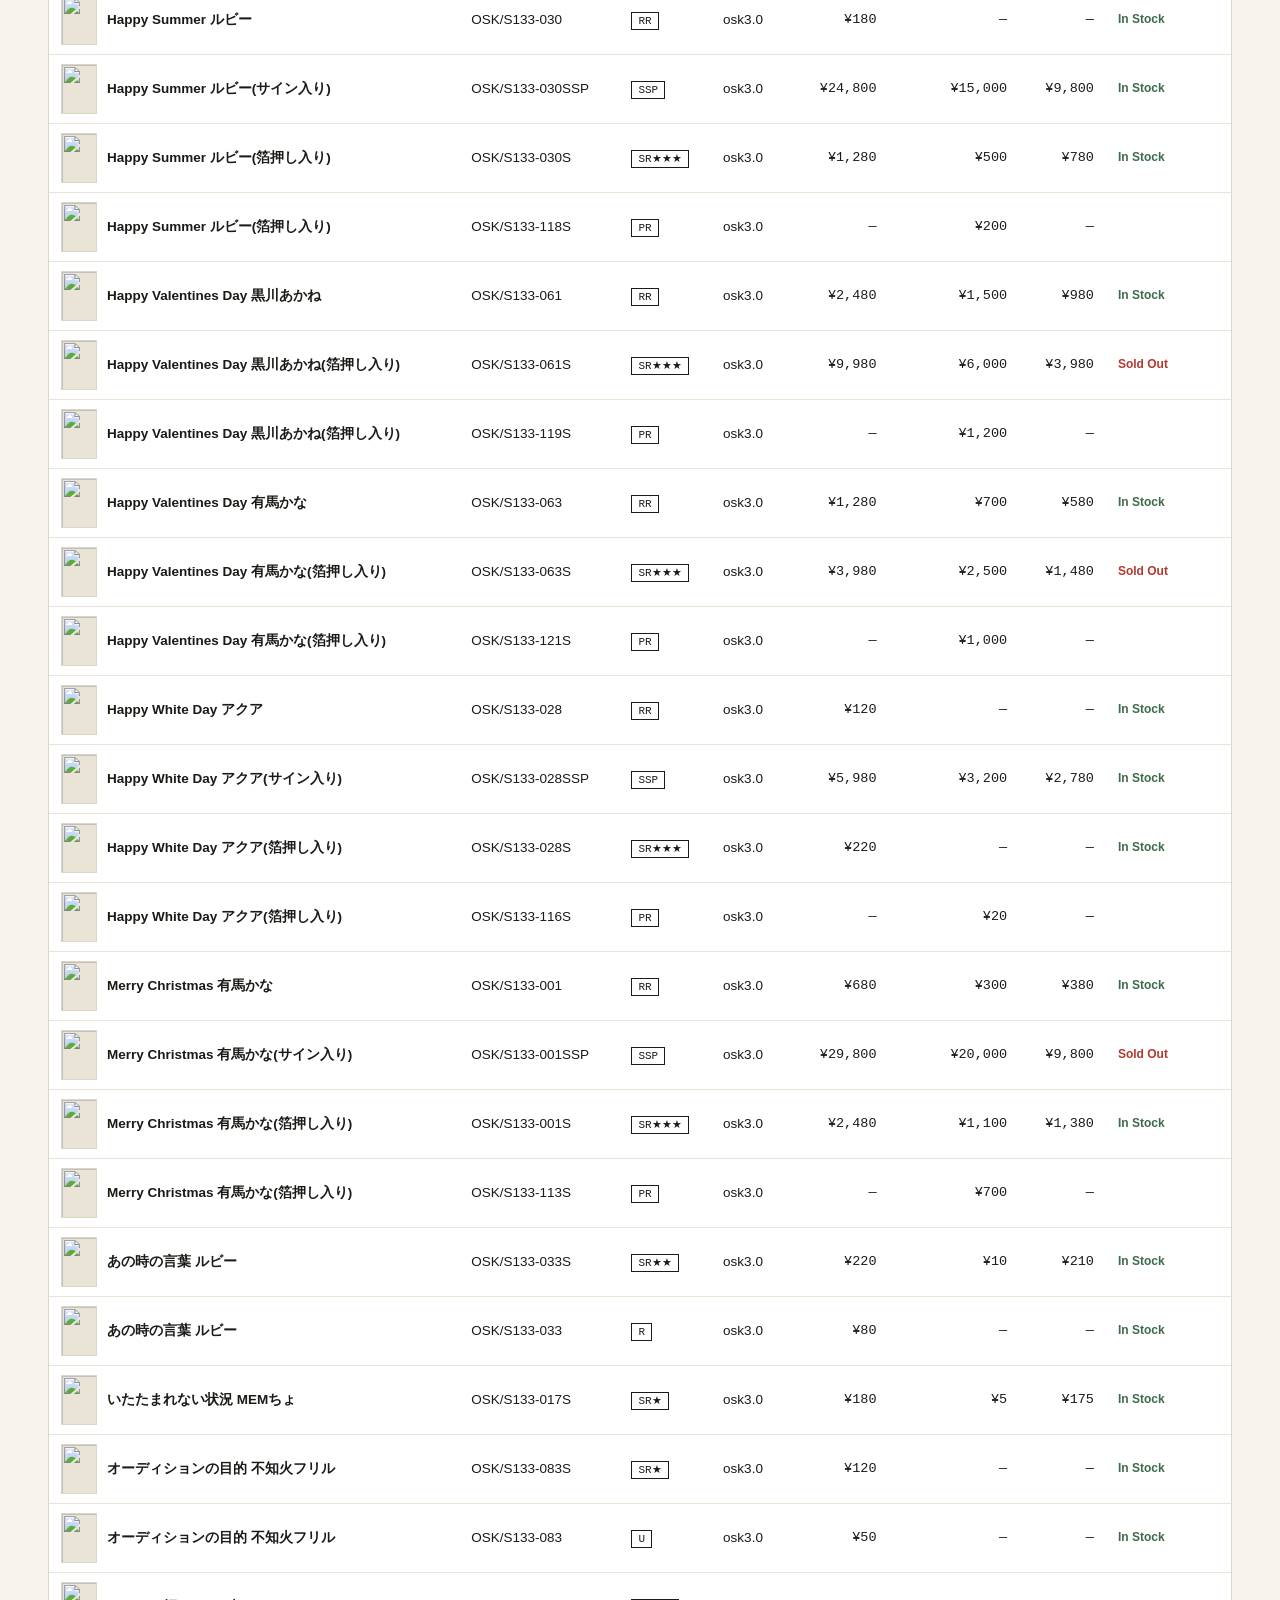
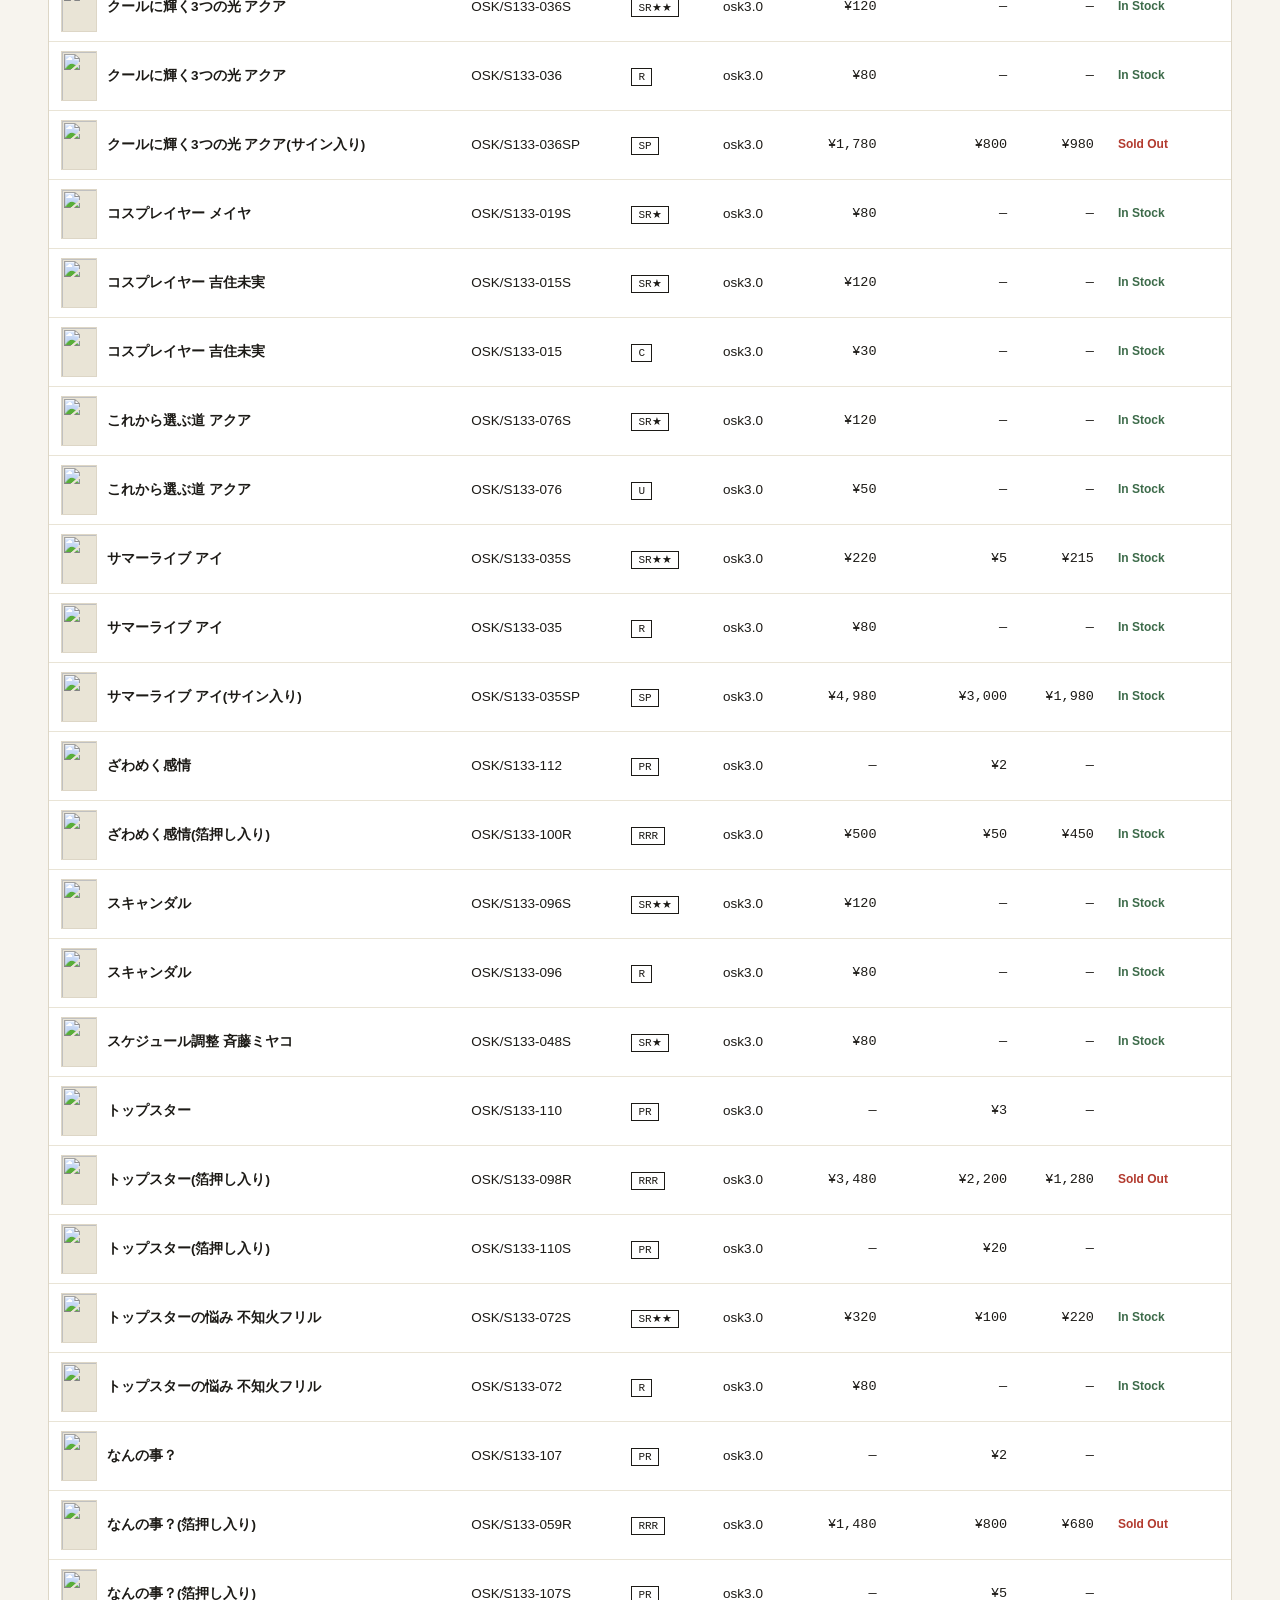
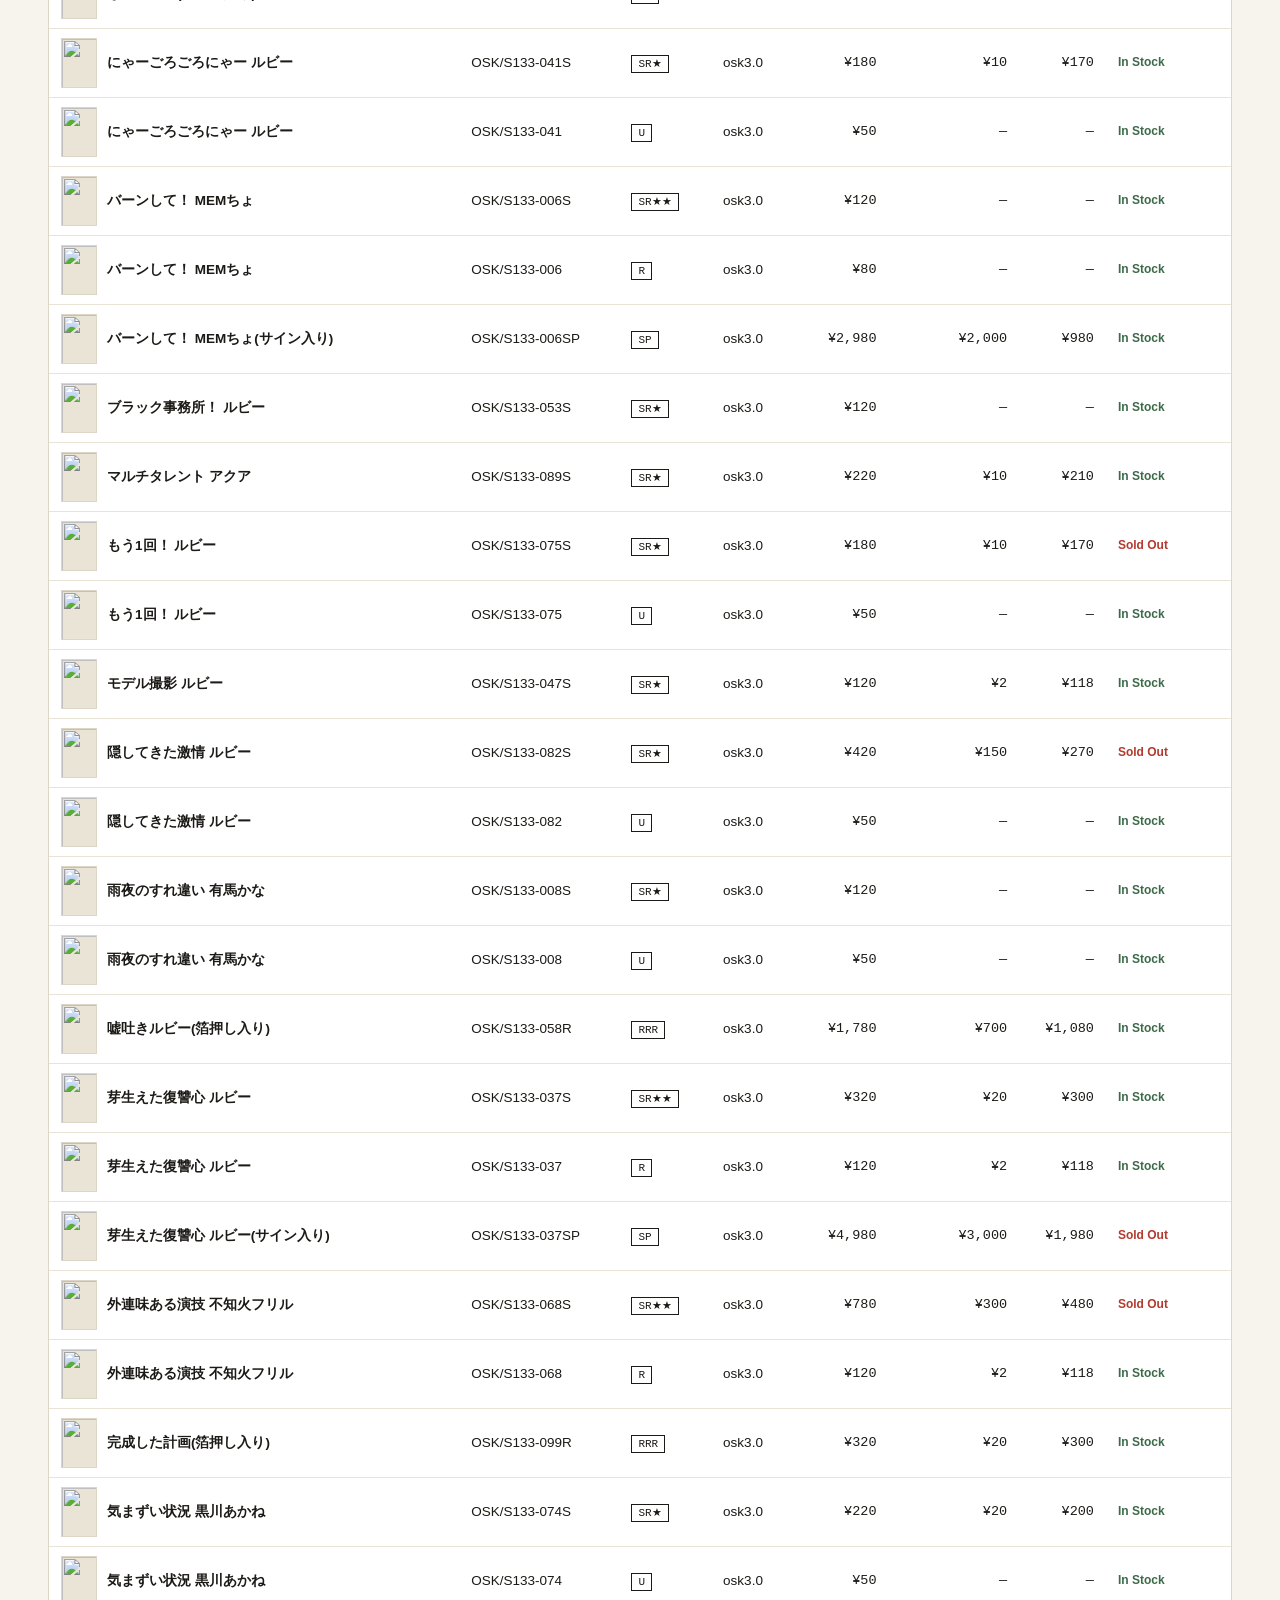
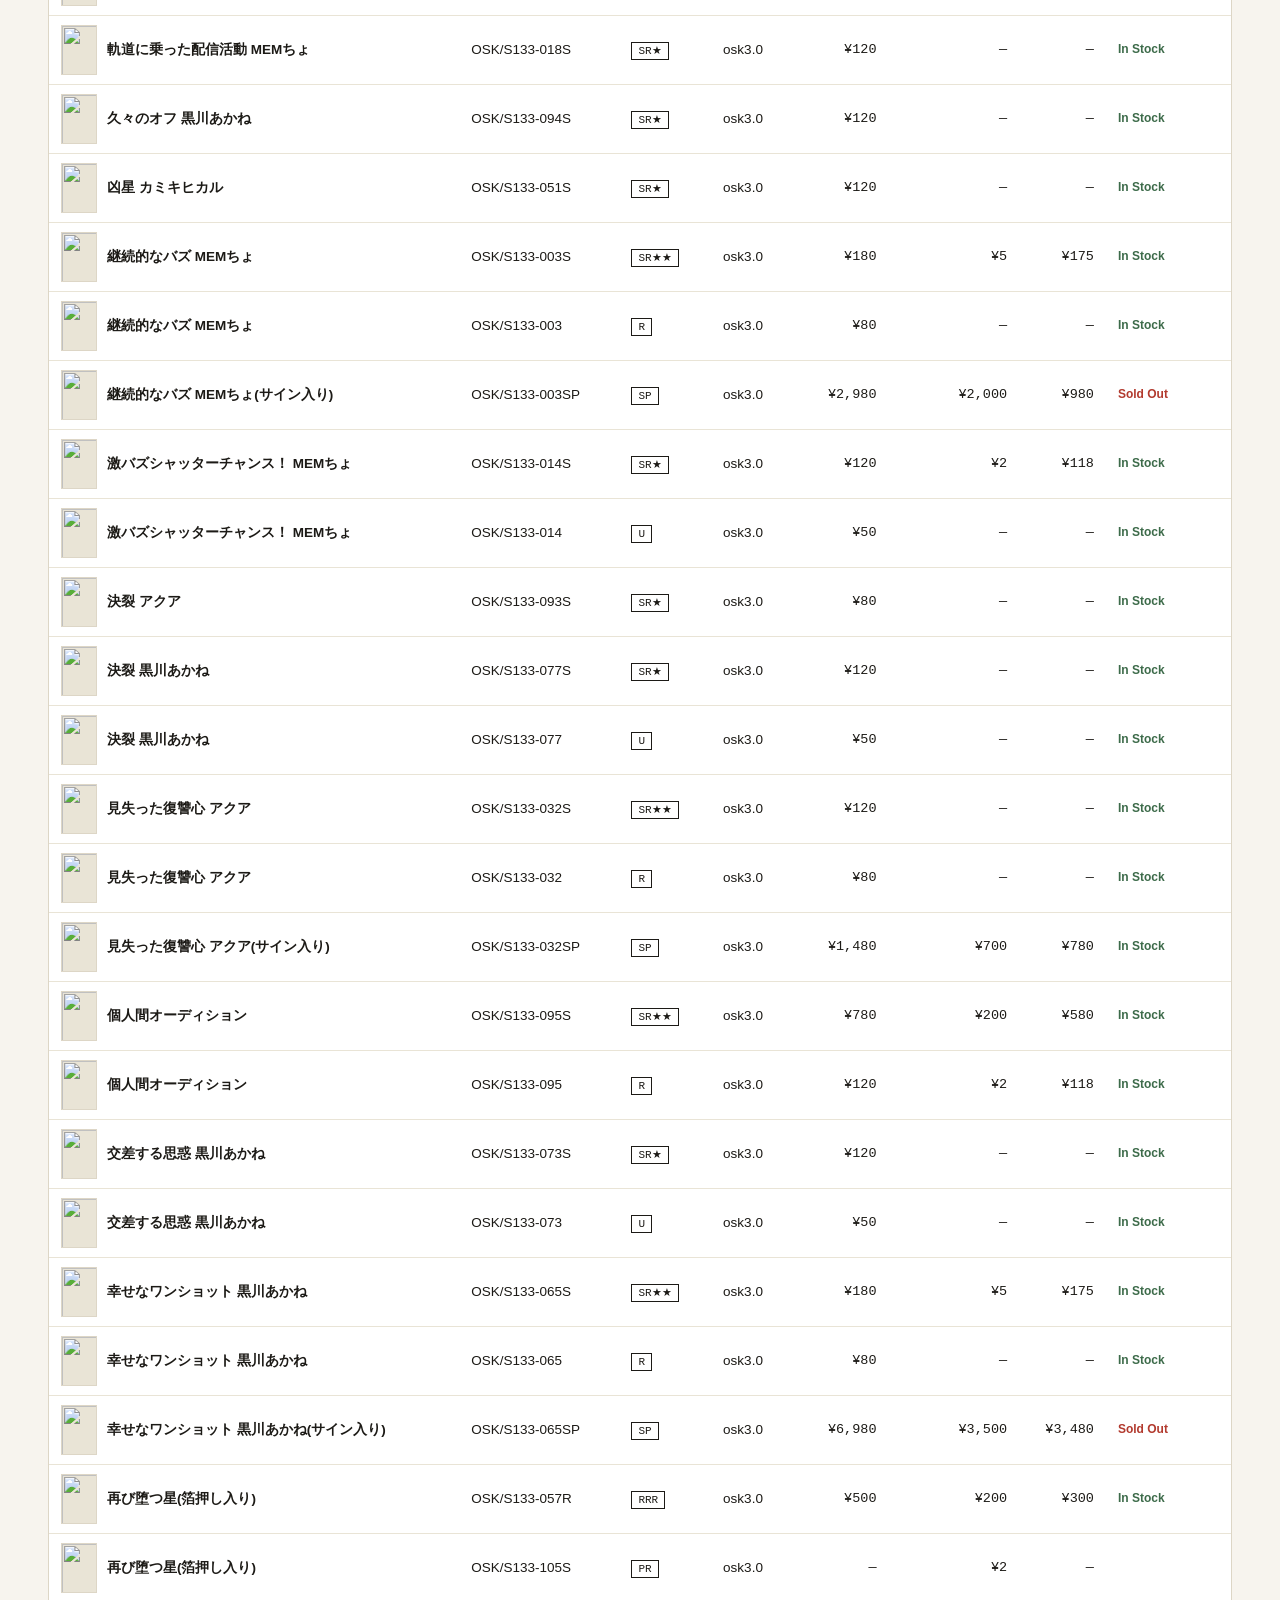
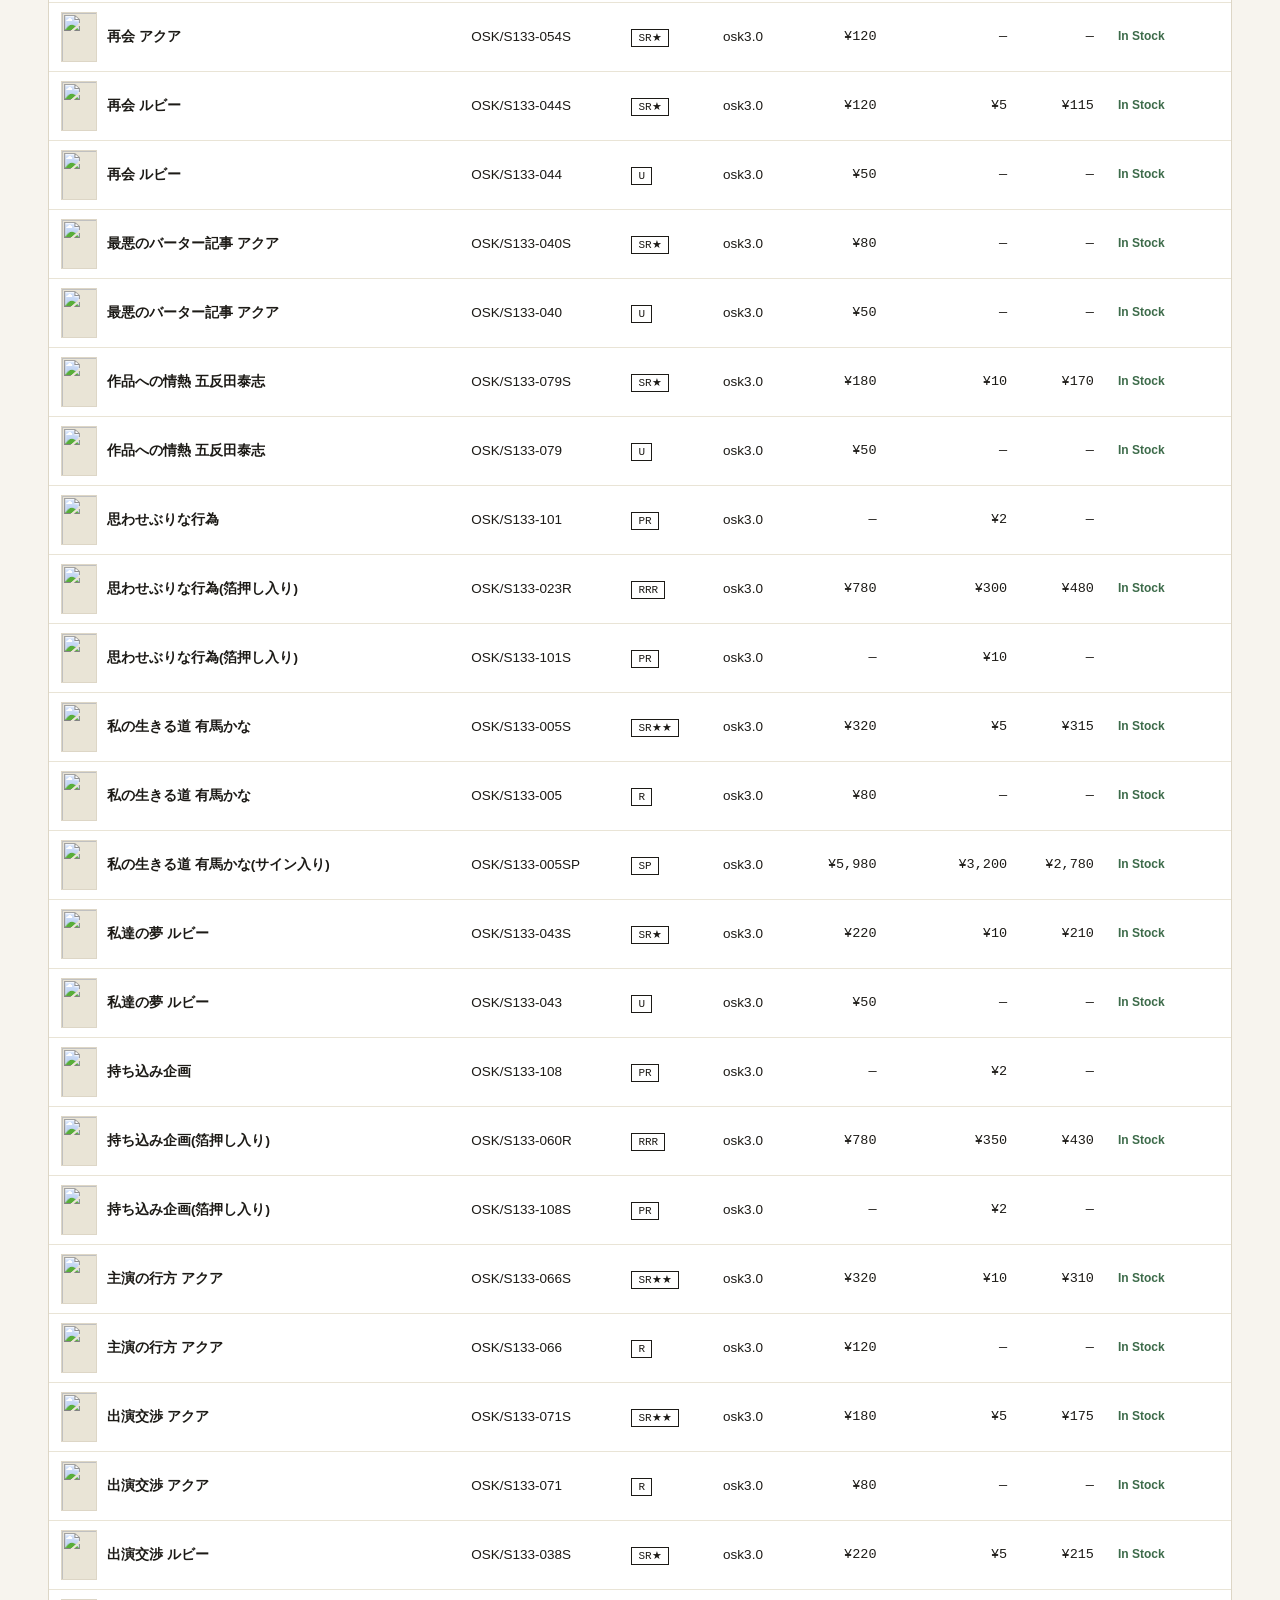
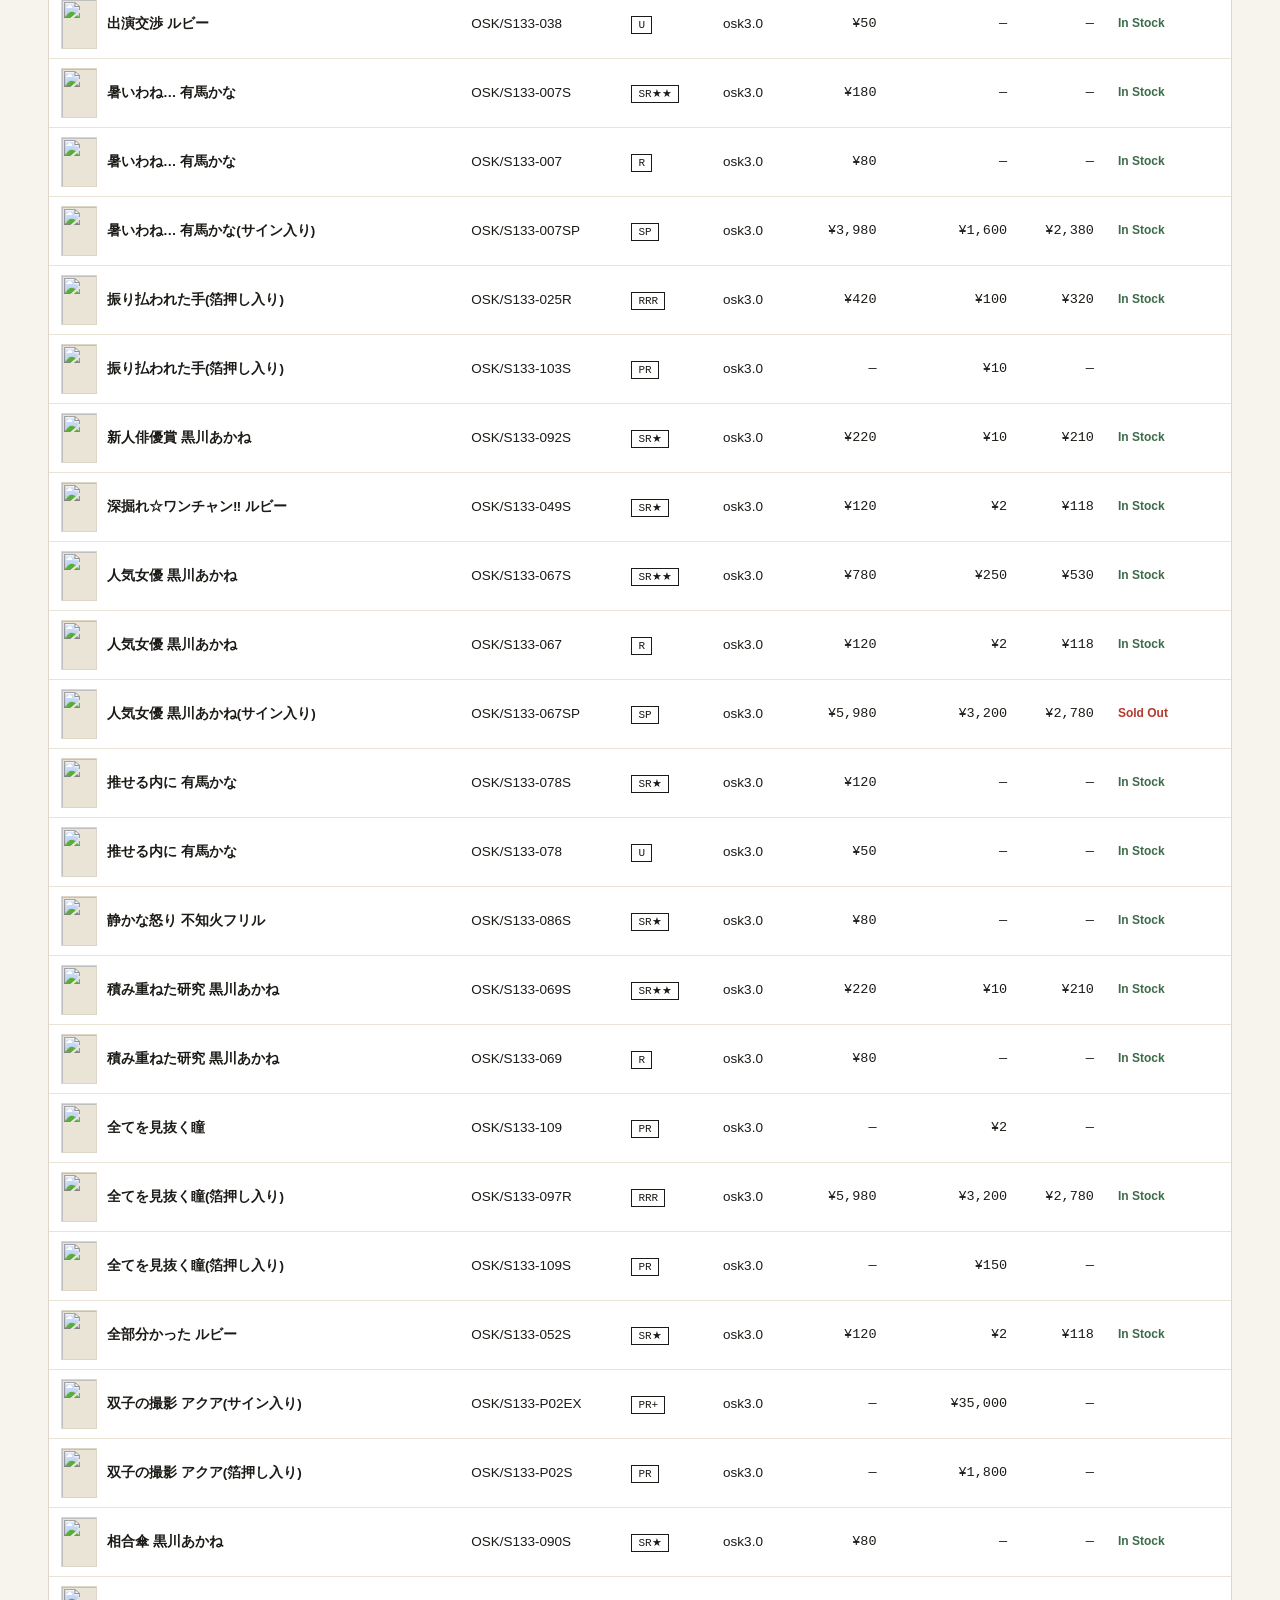
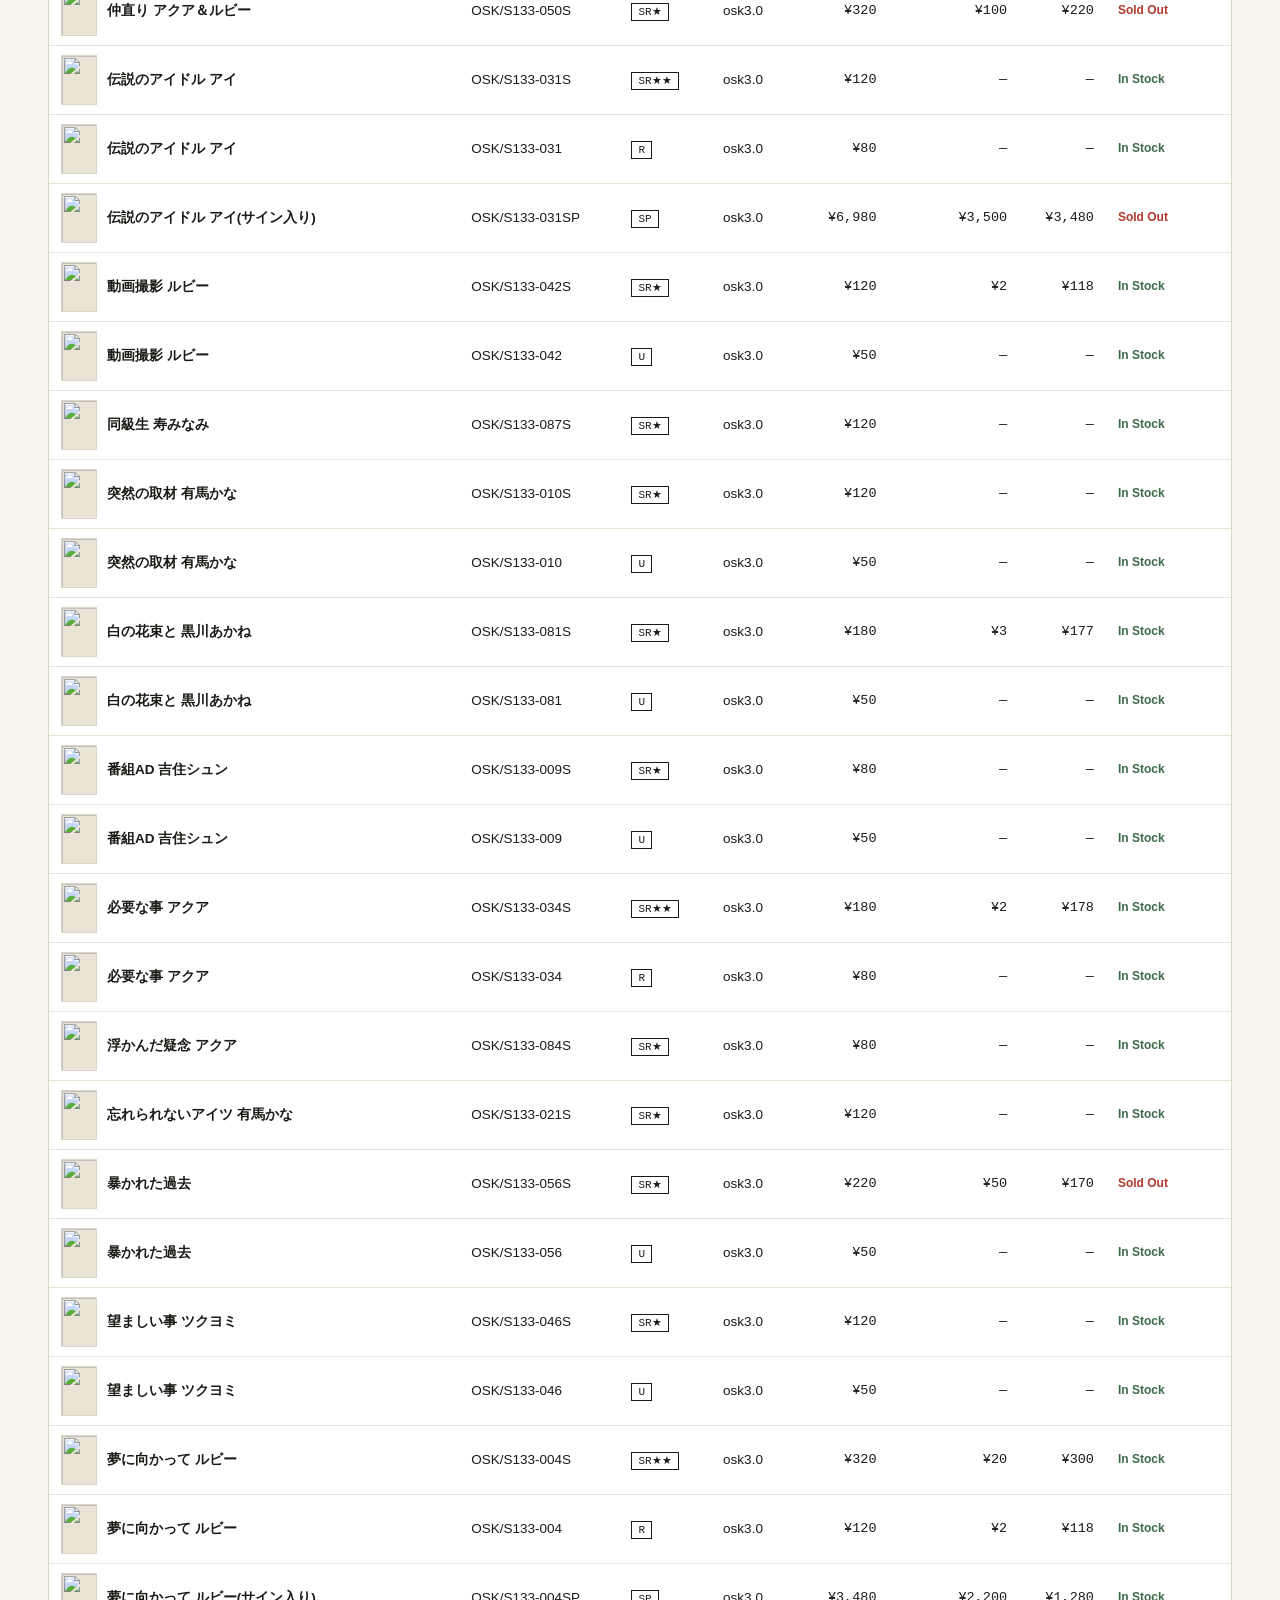
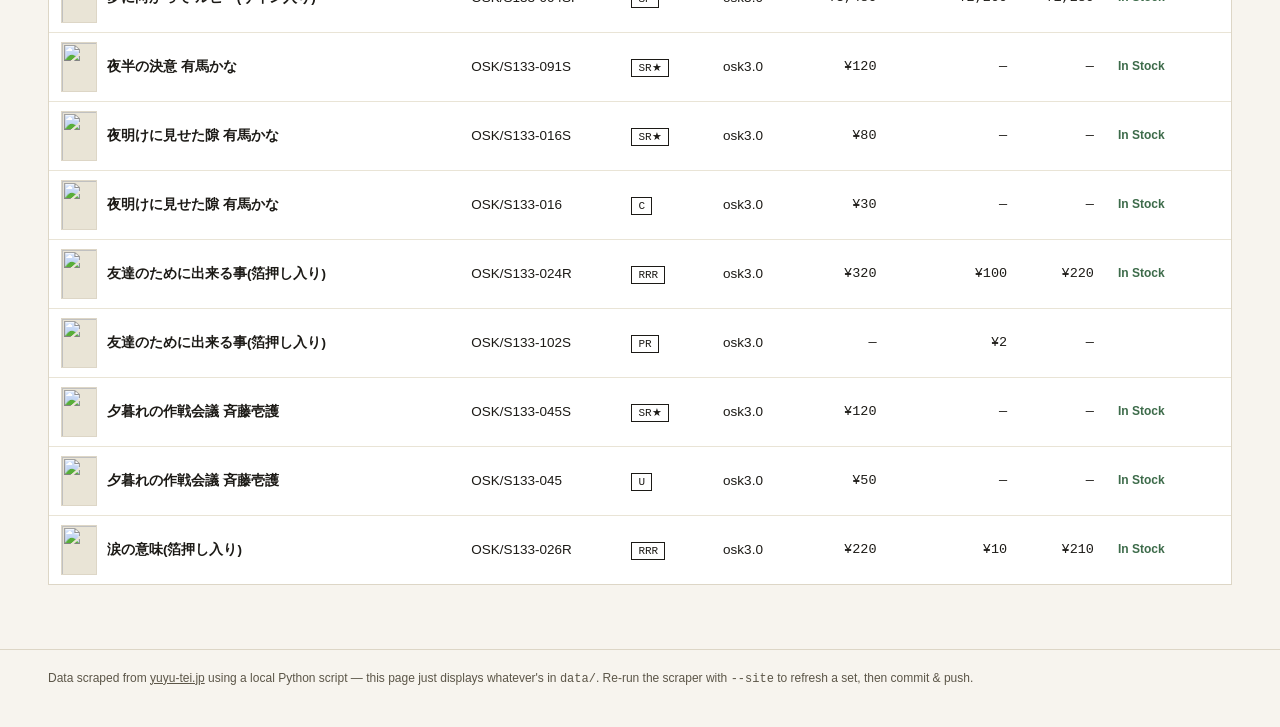
==== commit a0b68f31: "Add files via upload" ====
--- a/docs/index.html
+++ b/docs/index.html
@@ -346,6 +346,12 @@
   <a href="binder.html" style="font-size:13.5px;padding:9px 16px;color:var(--ink-soft);text-decoration:none;">Binders</a>
 </nav>
 
+<div style="display:flex;gap:10px;align-items:center;flex-wrap:wrap;padding:14px clamp(16px,4vw,48px);background:#fdfaf2;border-bottom:1px solid var(--line);">
+  <label for="set-scrape-input" style="font-size:11px;text-transform:uppercase;letter-spacing:0.06em;color:var(--ink-soft);">Scrape prices for a whole title:</label>
+  <input type="text" id="set-scrape-input" placeholder="e.g. OSK" style="min-width:140px;font-family:inherit;font-size:13.5px;padding:7px 10px;border:1px solid var(--line);background:var(--paper);color:var(--ink);">
+  <button type="button" id="set-scrape-btn" style="font-family:inherit;font-size:12.5px;padding:7px 12px;border:1px solid var(--ink);background:var(--paper);color:var(--ink);cursor:pointer;">Scrape prices</button>
+  <span id="set-scrape-status" style="font-size:12.5px;color:var(--ink-soft);"></span>
+</div>
 
 <main>
   <div class="controls">
@@ -414,6 +420,41 @@
 
 <script>
 (function(){
+  // Scrape prices for an entire title (e.g. "OSK") straight from the
+  // live backend. NOTE: this page's own table below still reads from
+  // the old static docs/data/*.json files, not the live database, so it
+  // will NOT visibly update here — check Browse to see the refreshed
+  // prices. Fixing that properly means rebuilding this whole page
+  // against the live API the way Browse/Wishlist/Collection/Binder
+  // already were; this button is a quick, honest stopgap in the meantime.
+  const API_BASE = "https://ws-backend-z28t.onrender.com";
+  const setScrapeInput = document.getElementById('set-scrape-input');
+  const setScrapeBtn = document.getElementById('set-scrape-btn');
+  const setScrapeStatus = document.getElementById('set-scrape-status');
+  setScrapeBtn.addEventListener('click', async () => {
+    const code = setScrapeInput.value.trim();
+    if (!code) { setScrapeStatus.textContent = 'Type a title code first.'; return; }
+    setScrapeBtn.disabled = true;
+    setScrapeStatus.textContent = 'Scraping — this can take a while for a big title…';
+    try {
+      const res = await fetch(API_BASE + '/scrape/prices', {
+        method: 'POST', headers: {'Content-Type': 'application/json'},
+        body: JSON.stringify({game: 'ws', card_code: code, mode: 'both'}),
+      });
+      if (!res.ok) throw new Error('HTTP ' + res.status);
+      const result = await res.json();
+      setScrapeStatus.textContent = `Done — ${result.cards_seen} card(s), ${result.price_snapshots_added} price(s) updated. This page's own table won't show it (see Browse) — that's a known limitation, not a bug.`;
+    } catch (e) {
+      setScrapeStatus.textContent = 'Failed: ' + e.message;
+    } finally {
+      setScrapeBtn.disabled = false;
+    }
+  });
+  setScrapeInput.addEventListener('keydown', (ev) => { if (ev.key === 'Enter') setScrapeBtn.click(); });
+})();
+</script>
+<script>
+(function(){
   // Robust dropdown open/close: uses an invisible full-screen backdrop to
   // catch outside clicks, instead of trying to detect "was this click
   // outside the box" (which breaks once the panel's own content
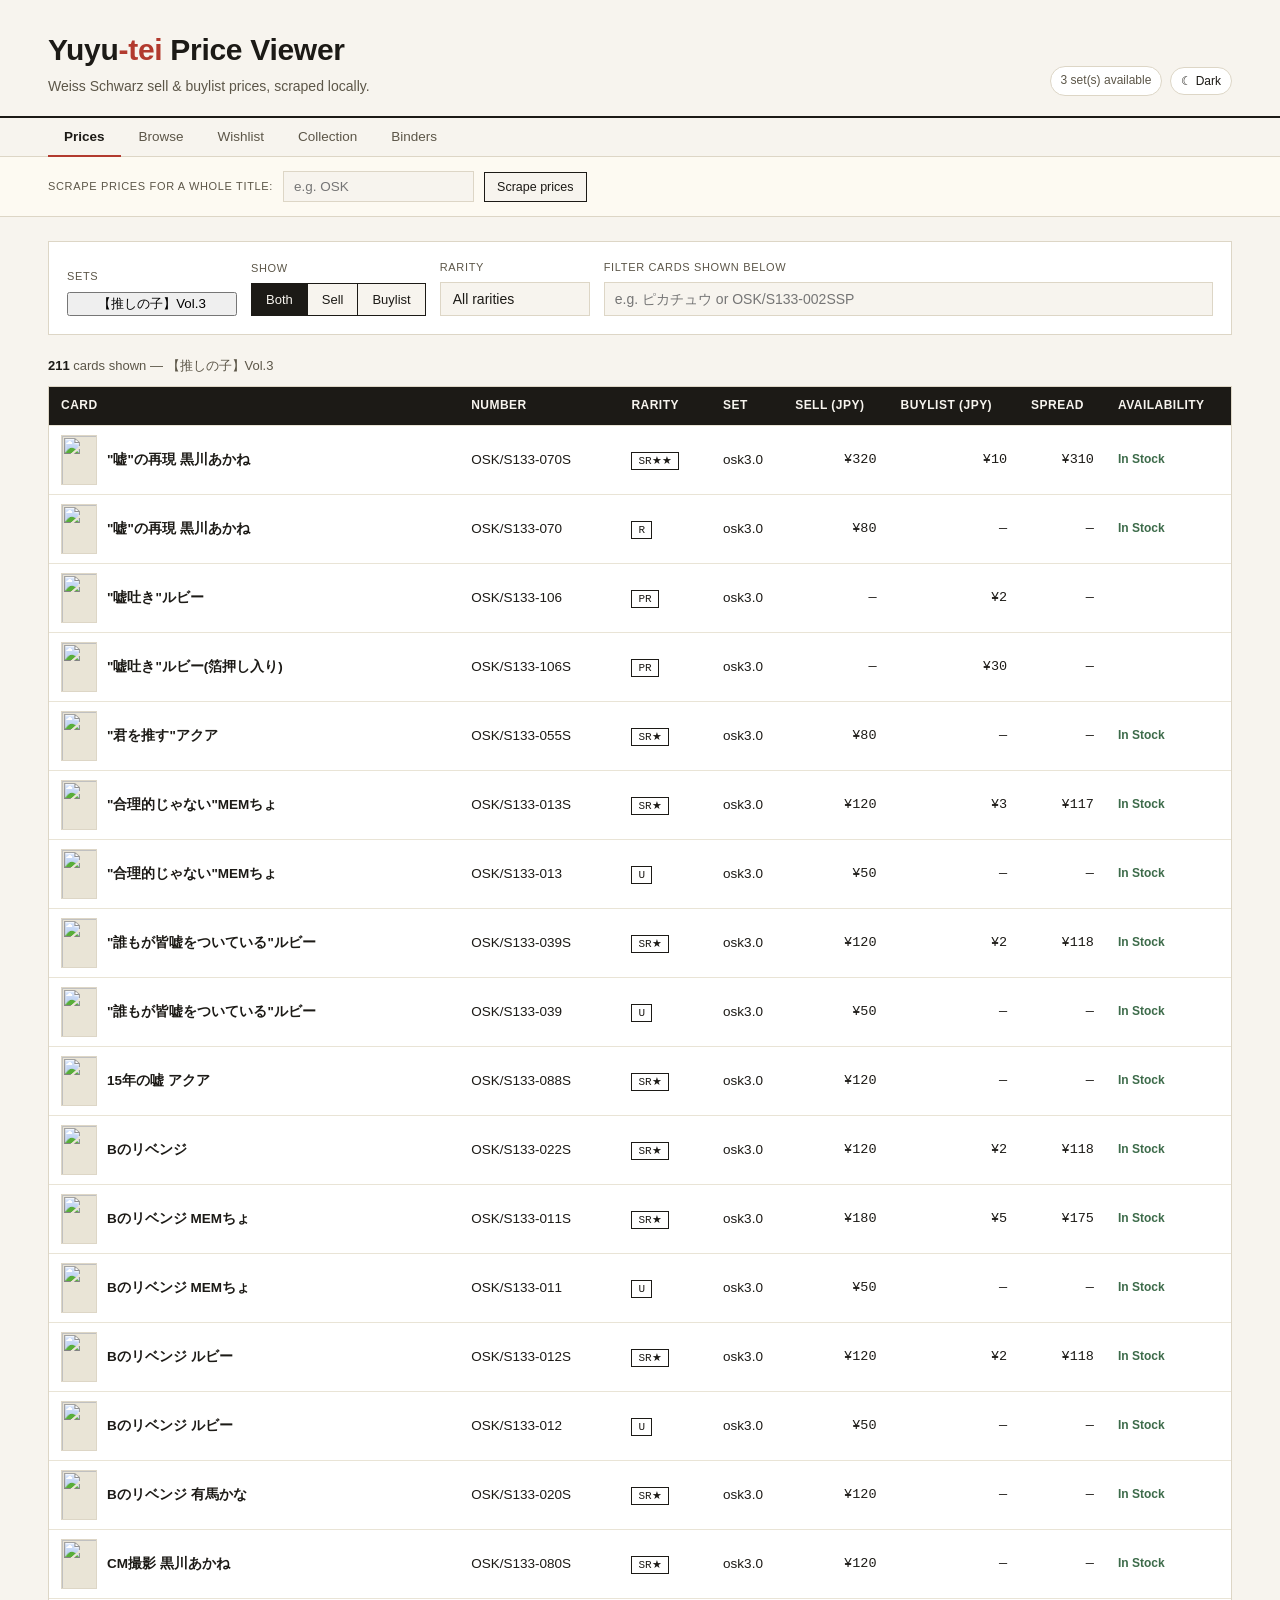
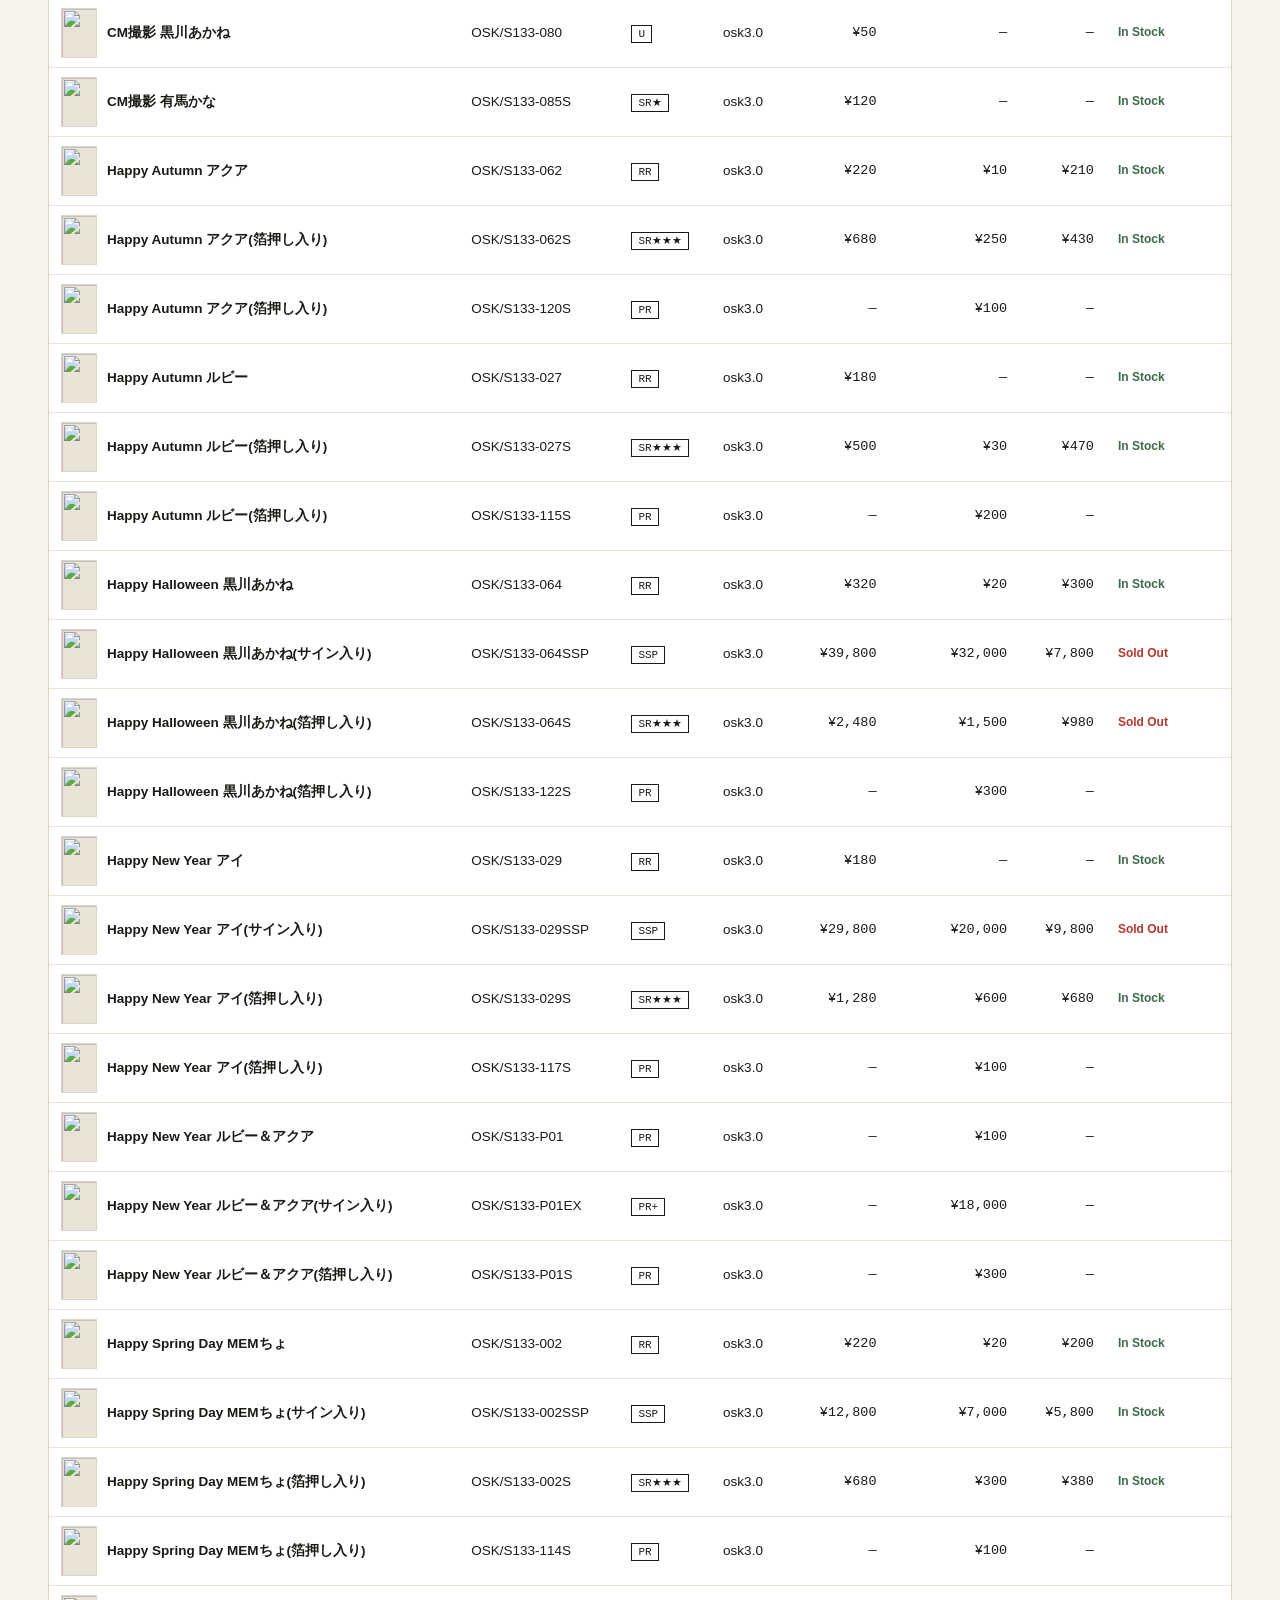
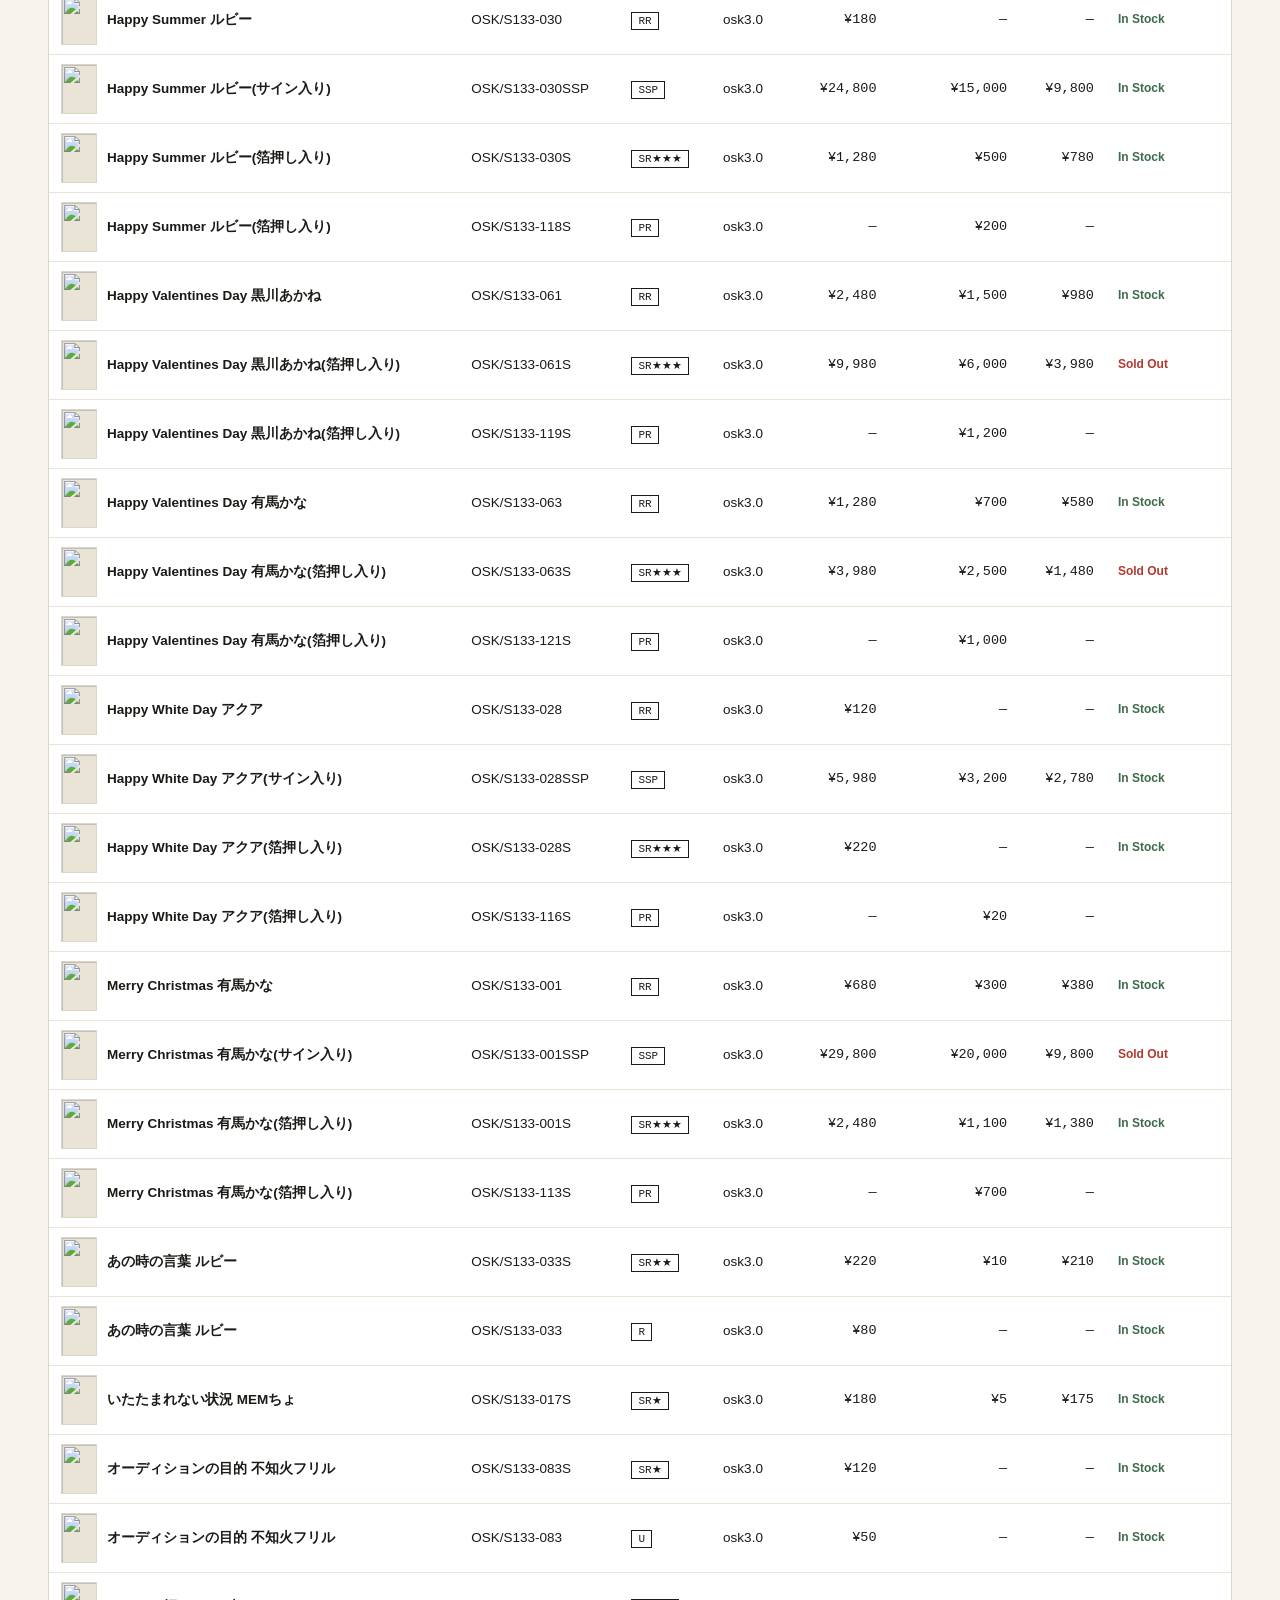
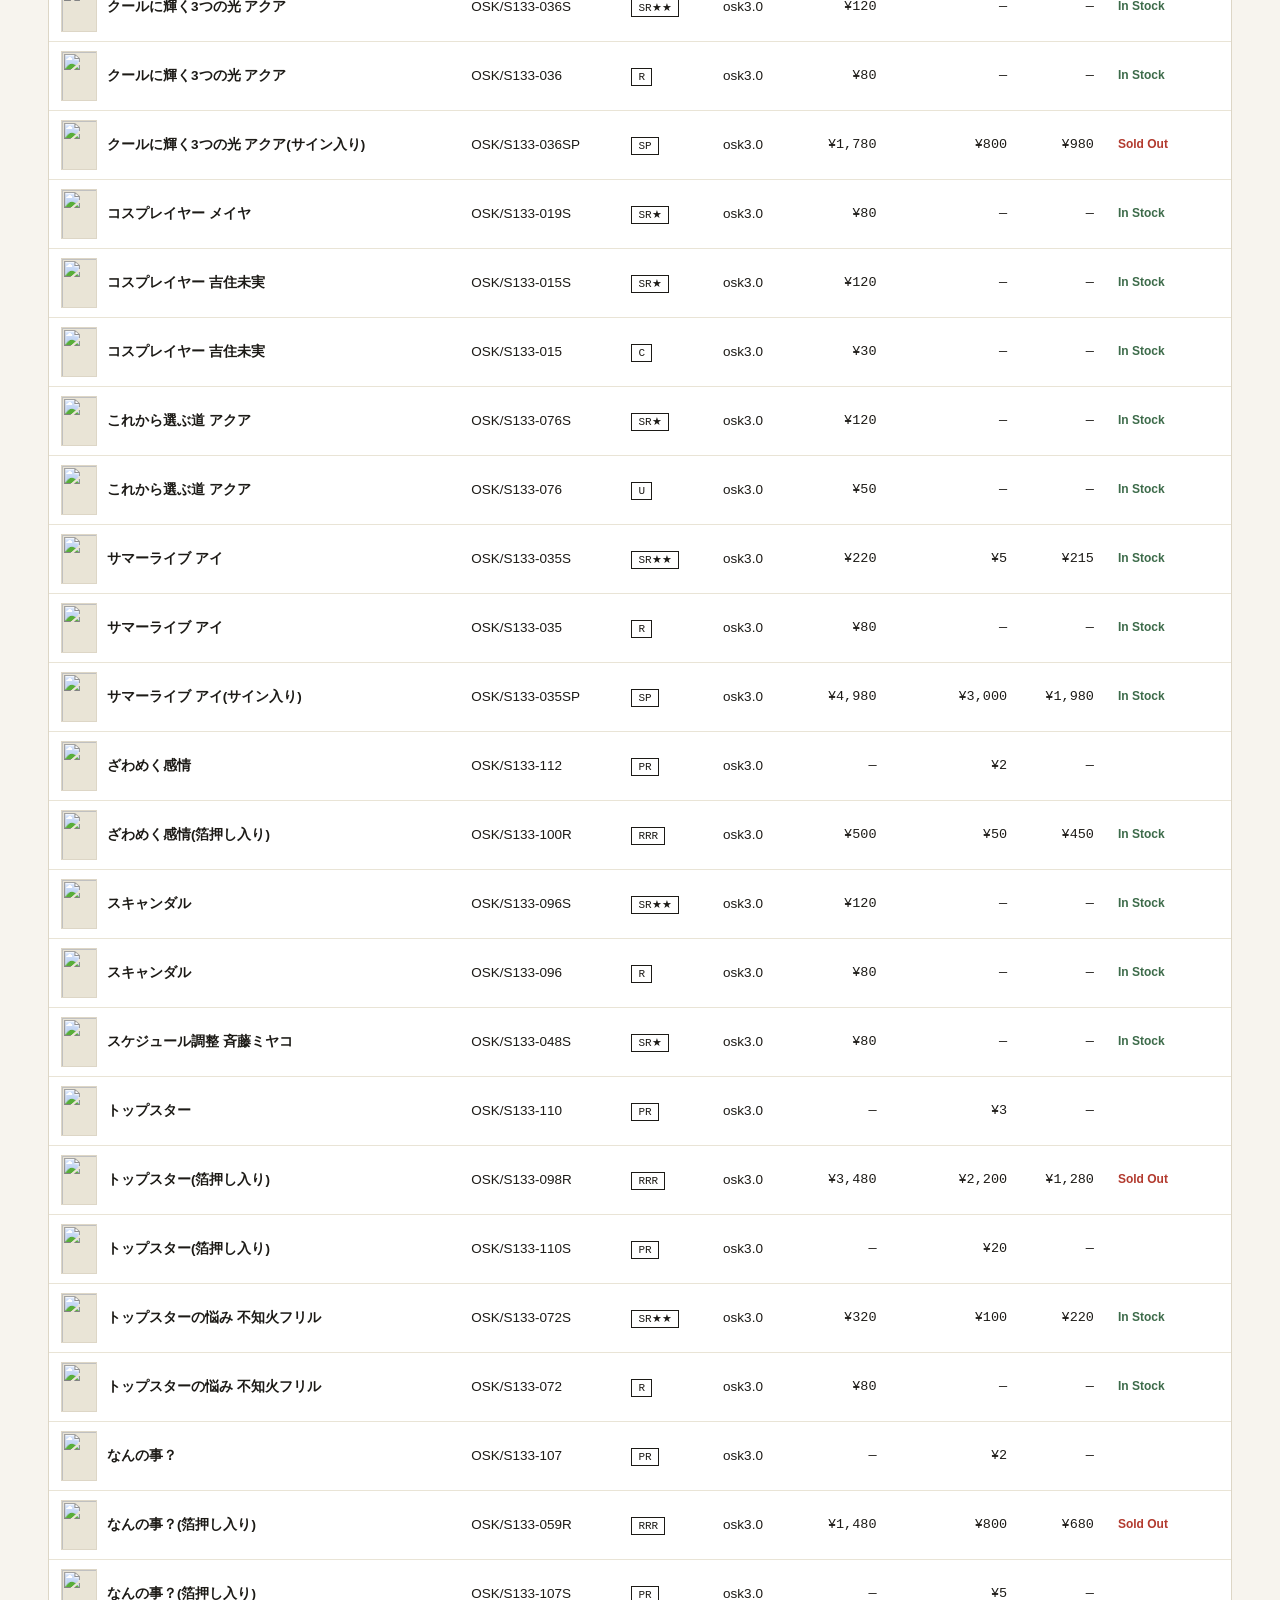
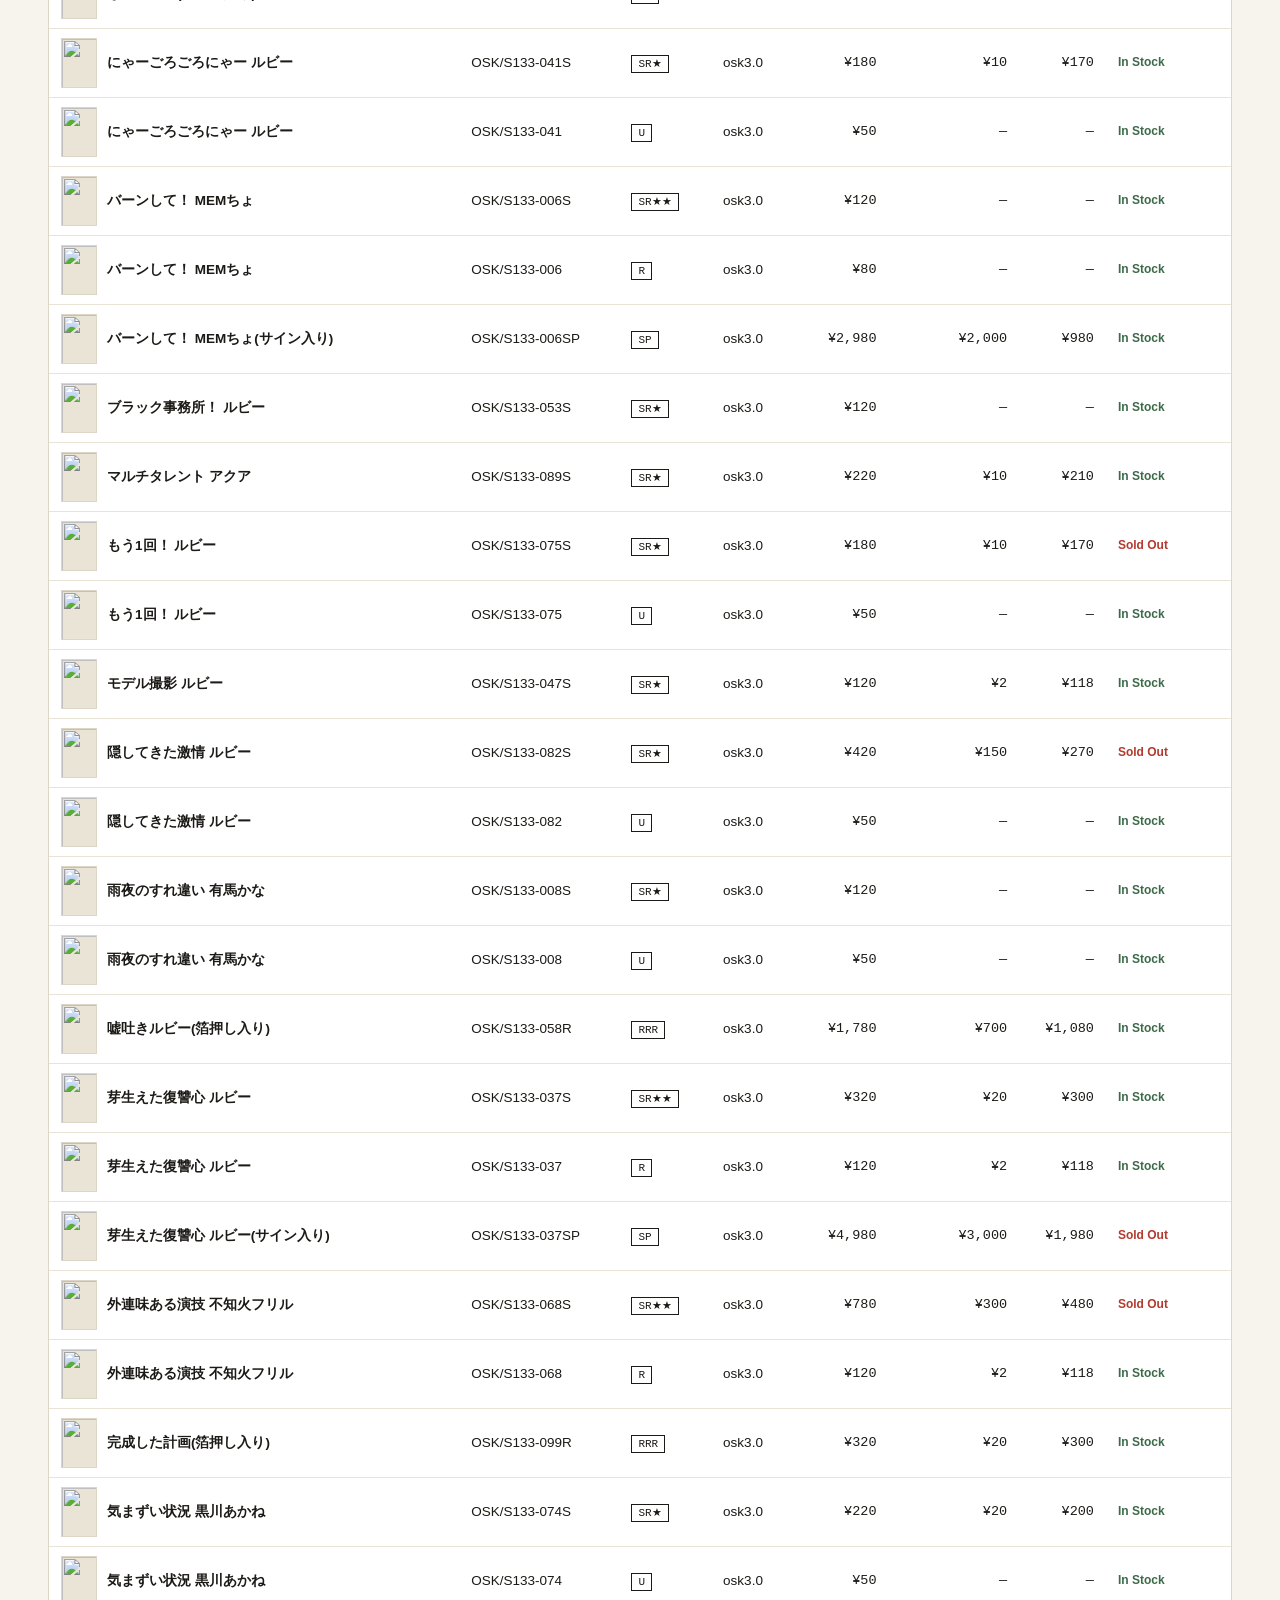
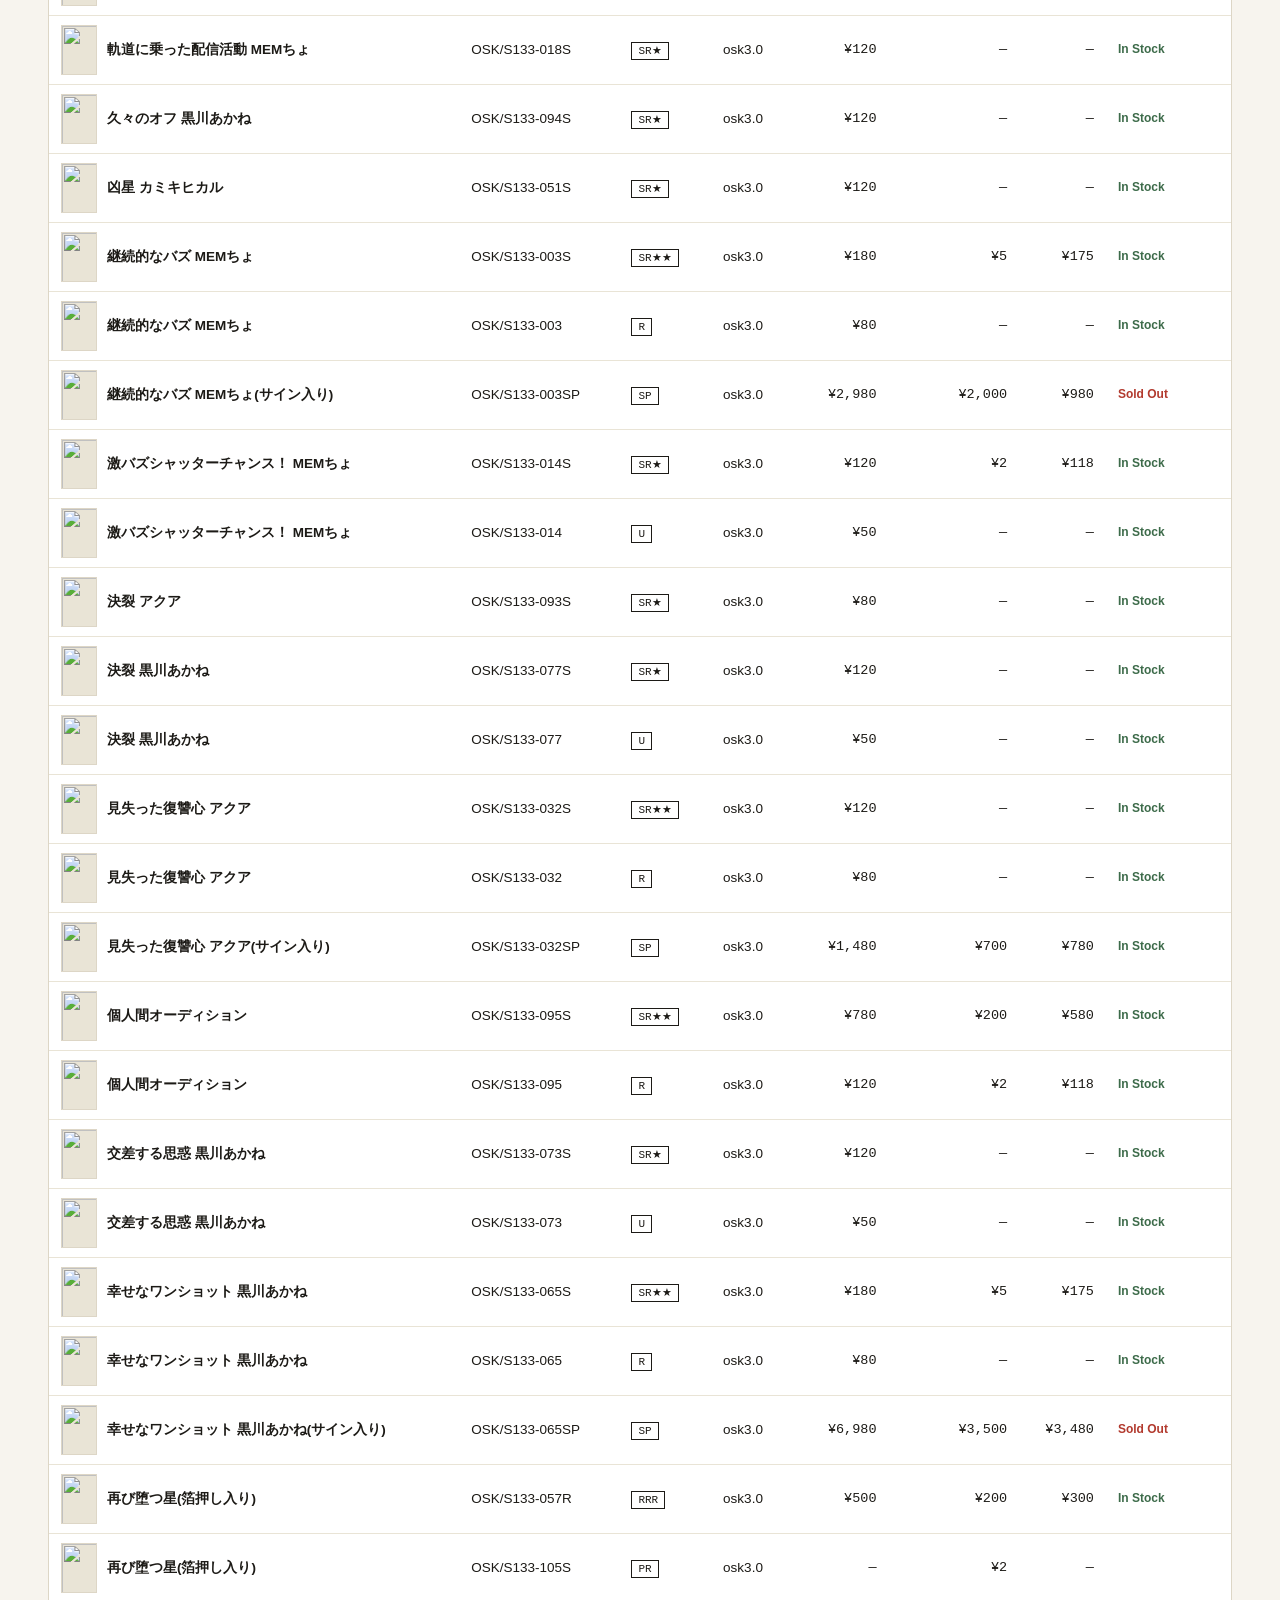
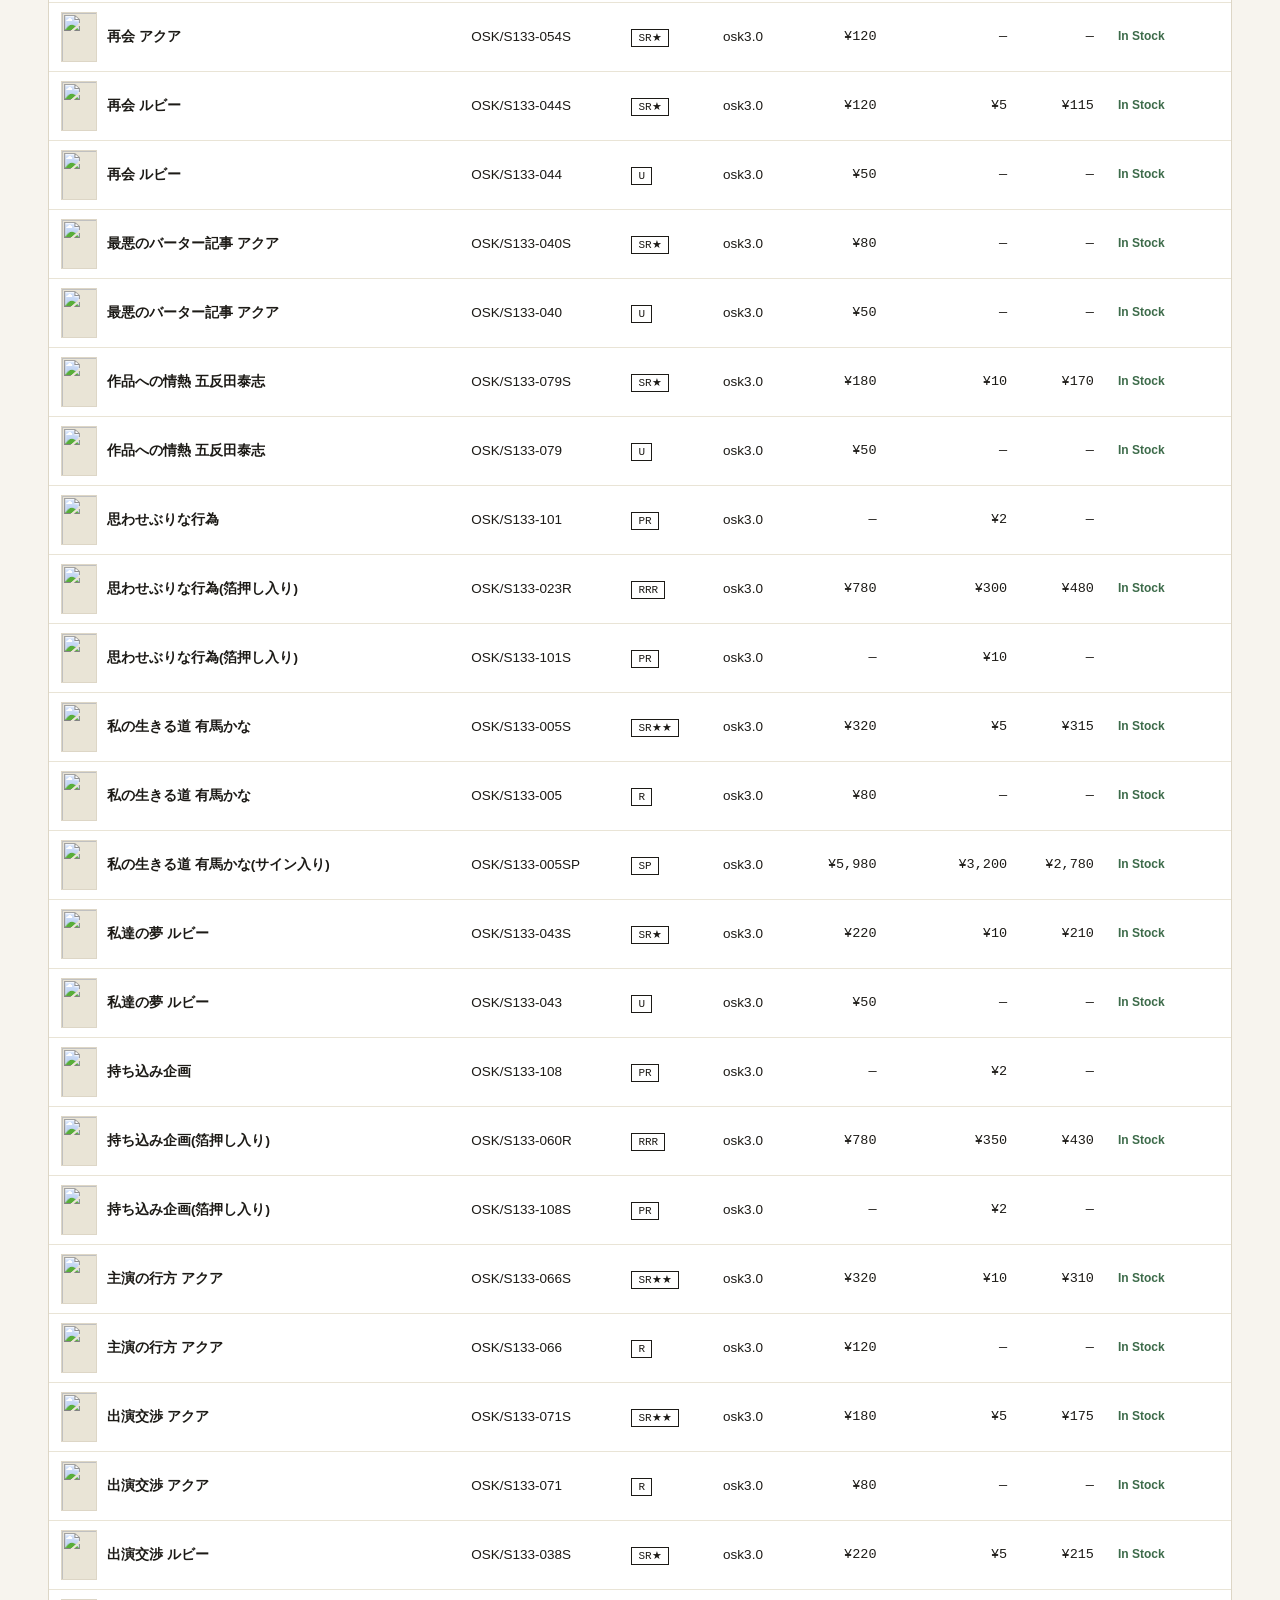
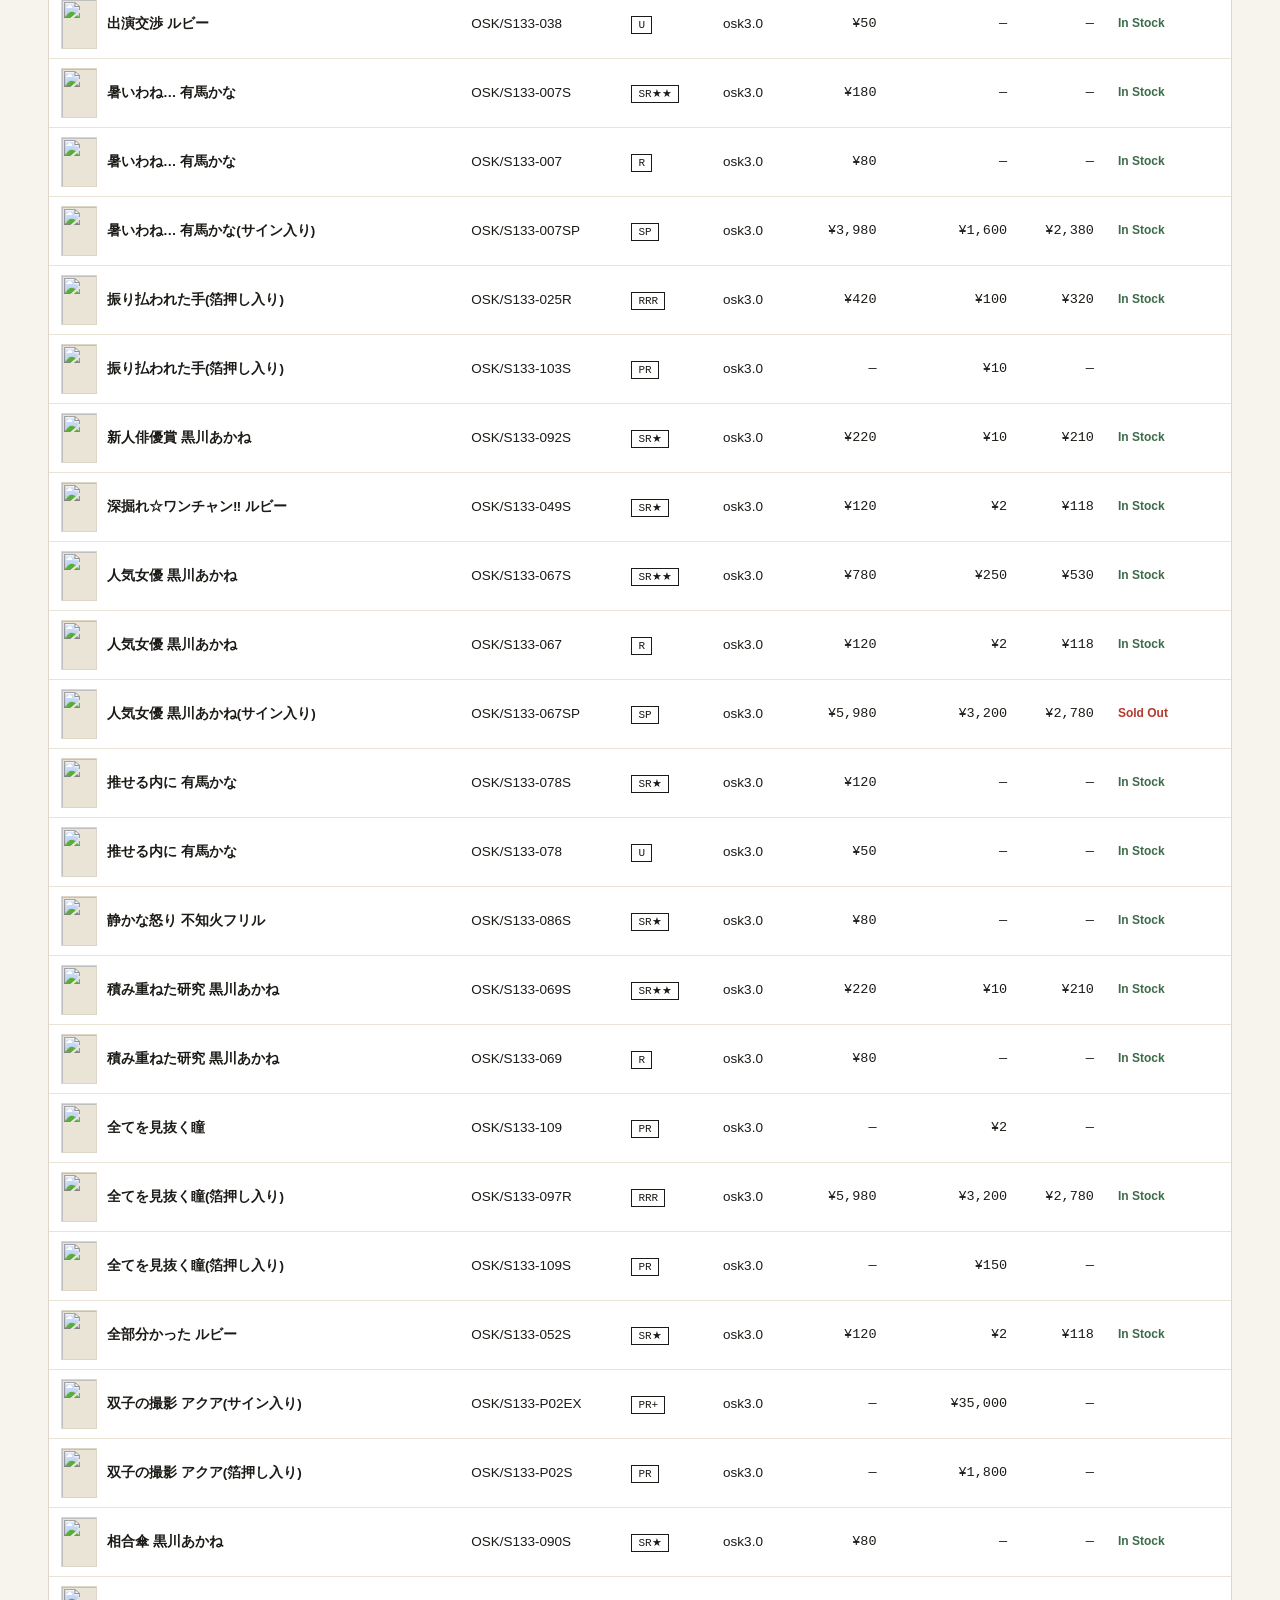
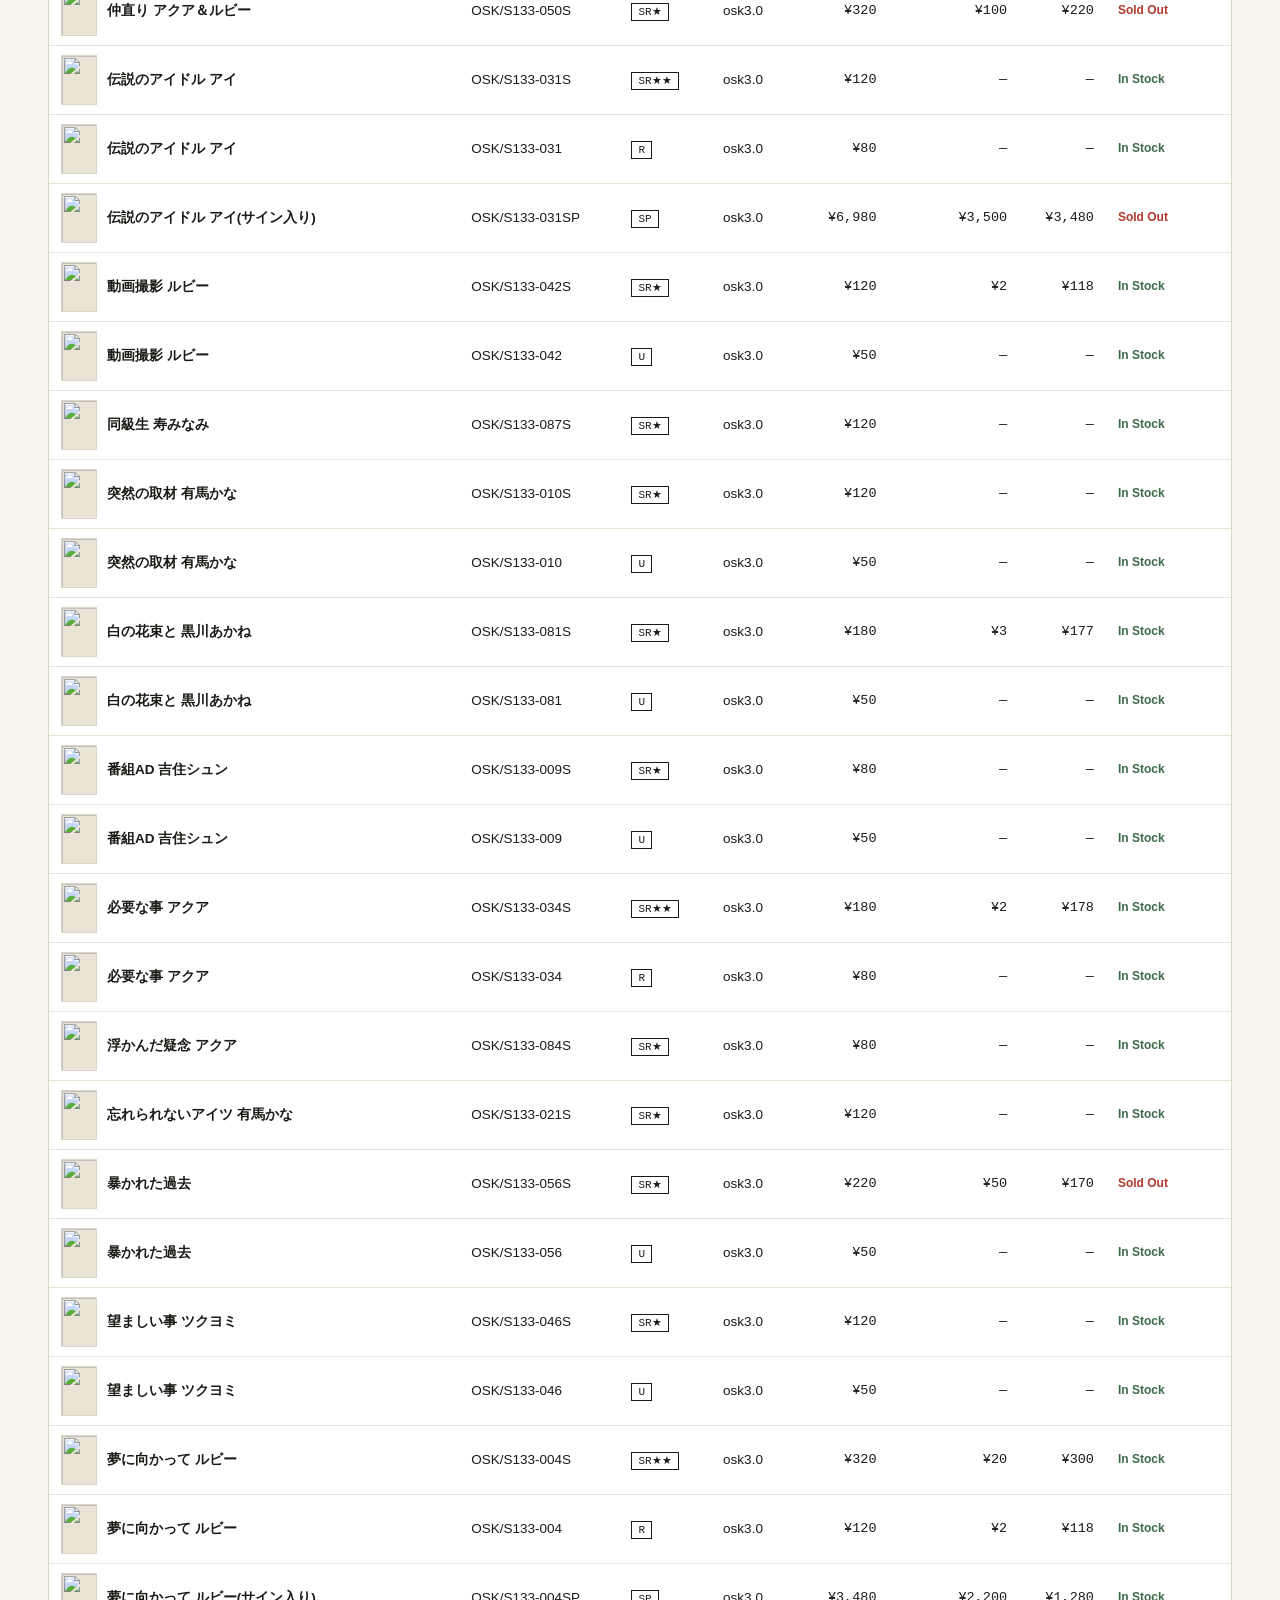
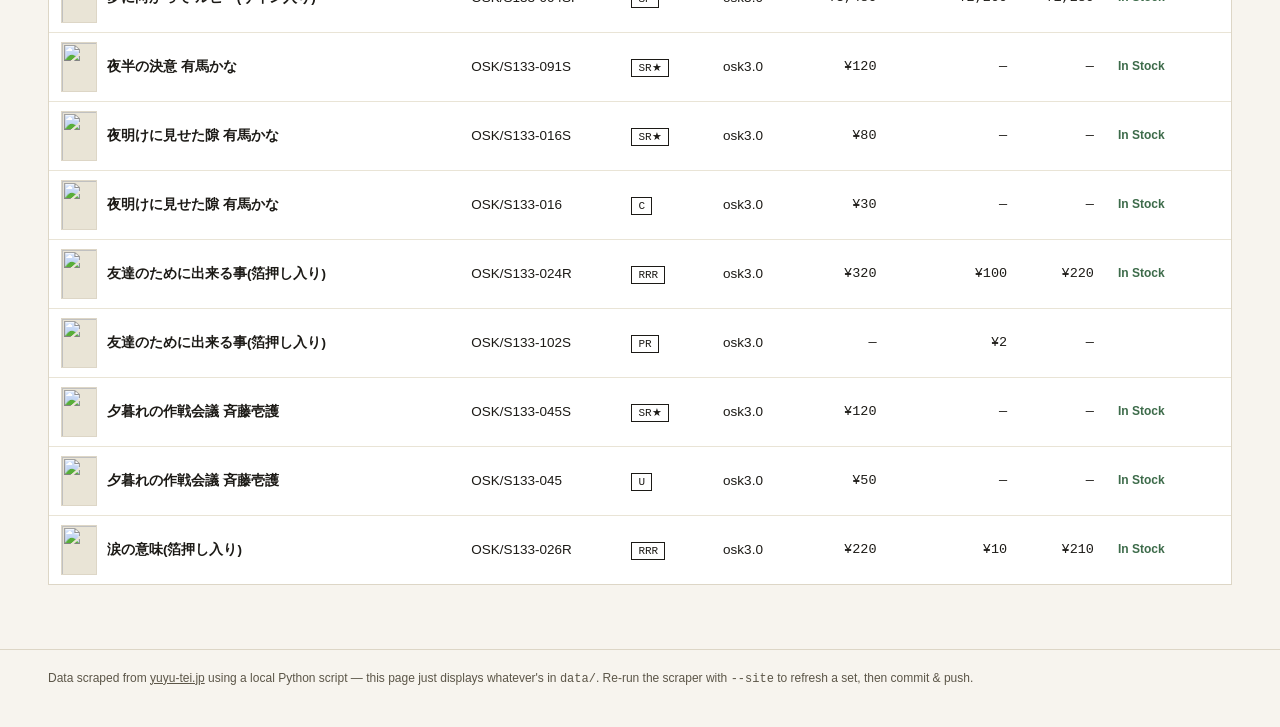
==== commit b374aab8: "Add files via upload" ====
--- a/docs/index.html
+++ b/docs/index.html
@@ -1,6 +1,7 @@
 <!DOCTYPE html>
 <html lang="en">
 <head>
+<script>(function(){try{var t=localStorage.getItem('ws-theme-pref')||'light';document.documentElement.setAttribute('data-theme',t==='dark'?'dark':'light');}catch(e){}})();</script>
 <meta charset="UTF-8">
 <meta name="viewport" content="width=device-width, initial-scale=1.0">
 <title>Yuyu-tei Price Viewer</title>
@@ -15,8 +16,21 @@
     --red-deep:#8c2c22;
     --green:#3d6b4a;
     --card-bg:#ffffff;
+    --hover-bg:#fbf8f0;
     --mono: "JetBrains Mono", ui-monospace, SFMono-Regular, Menlo, Consolas, monospace;
     --sans: "Zen Kaku Gothic New", "Hiragino Sans", "Segoe UI", sans-serif;
+  }
+  :root[data-theme="dark"]{
+    --paper:#1a1814;
+    --ink:#ece7db;
+    --ink-soft:#a89d87;
+    --line:#3c362c;
+    --line-soft:#2a251d;
+    --red:#e2685a;
+    --red-deep:#ff8a7a;
+    --green:#6fbf88;
+    --card-bg:#231f18;
+    --hover-bg:#2b2620;
   }
   *{box-sizing:border-box;}
   html,body{margin:0;padding:0;}
@@ -144,7 +158,7 @@
     cursor:pointer;
   }
   .suggestions button:last-child{border-bottom:none;}
-  .suggestions button:hover, .suggestions button.hl{background:#fbf8f0;}
+  .suggestions button:hover, .suggestions button.hl{background:var(--hover-bg);}
   .suggestions button .code{
     font-family:var(--mono);
     font-size:11px;
@@ -187,7 +201,7 @@
     font-size:13.5px;
     cursor:pointer;
   }
-  #rarity-panel label:hover{background:#fbf8f0;}
+  #rarity-panel label:hover{background:var(--hover-bg);}
   #rarity-panel .rarity-actions{
     display:flex;
     gap:10px;
@@ -285,7 +299,7 @@
   thead th:hover{background:var(--red-deep);}
   thead th .arrow{opacity:0.6;font-size:10px;margin-left:4px;}
   tbody tr{border-top:1px solid var(--line-soft);}
-  tbody tr:hover{background:#fbf8f0;}
+  tbody tr:hover{background:var(--hover-bg);}
   td{padding:9px 12px;vertical-align:middle;}
   td.num{font-family:var(--mono);font-variant-numeric:tabular-nums;text-align:right;white-space:nowrap;}
   td.card-cell{display:flex;align-items:center;gap:10px;min-width:220px;}
@@ -336,7 +350,10 @@
     <h1>Yuyu<span>-tei</span> Price Viewer</h1>
     <p>Weiss Schwarz sell &amp; buylist prices, scraped locally.</p>
   </div>
-  <div id="status-pill">loading manifest…</div>
+  <div style="display:flex;align-items:center;gap:8px;">
+    <div id="status-pill">loading manifest…</div>
+    <button type="button" id="ws-theme-toggle" title="Switch light/dark" style="font-family:inherit;font-size:12px;padding:6px 10px;border:1px solid var(--line);background:var(--card-bg);color:var(--ink);cursor:pointer;border-radius:999px;"></button>
+  </div>
 </header>
 <nav style="display:flex;gap:2px;padding:0 clamp(16px,4vw,48px);border-bottom:1px solid var(--line);background:var(--paper);">
   <a href="index.html" style="font-size:13.5px;padding:9px 16px;color:var(--ink);text-decoration:none;border-bottom:2px solid var(--red);margin-bottom:-1px;font-weight:600;">Prices</a>
@@ -420,6 +437,22 @@
 
 <script>
 (function(){
+  // Light/dark toggle — shared localStorage key with the other pages, so
+  // switching it here (or anywhere else) applies everywhere.
+  const THEME_KEY = 'ws-theme-pref';
+  const themeBtn = document.getElementById('ws-theme-toggle');
+  function paintThemeBtn(){
+    const isDark = (localStorage.getItem(THEME_KEY) || 'light') === 'dark';
+    themeBtn.textContent = isDark ? '☀ Light' : '☾ Dark';
+  }
+  paintThemeBtn();
+  themeBtn.addEventListener('click', () => {
+    const next = (localStorage.getItem(THEME_KEY) || 'light') === 'dark' ? 'light' : 'dark';
+    try { localStorage.setItem(THEME_KEY, next); } catch(e) {}
+    document.documentElement.setAttribute('data-theme', next);
+    paintThemeBtn();
+  });
+
   // Scrape prices for an entire title (e.g. "OSK") straight from the
   // live backend. NOTE: this page's own table below still reads from
   // the old static docs/data/*.json files, not the live database, so it
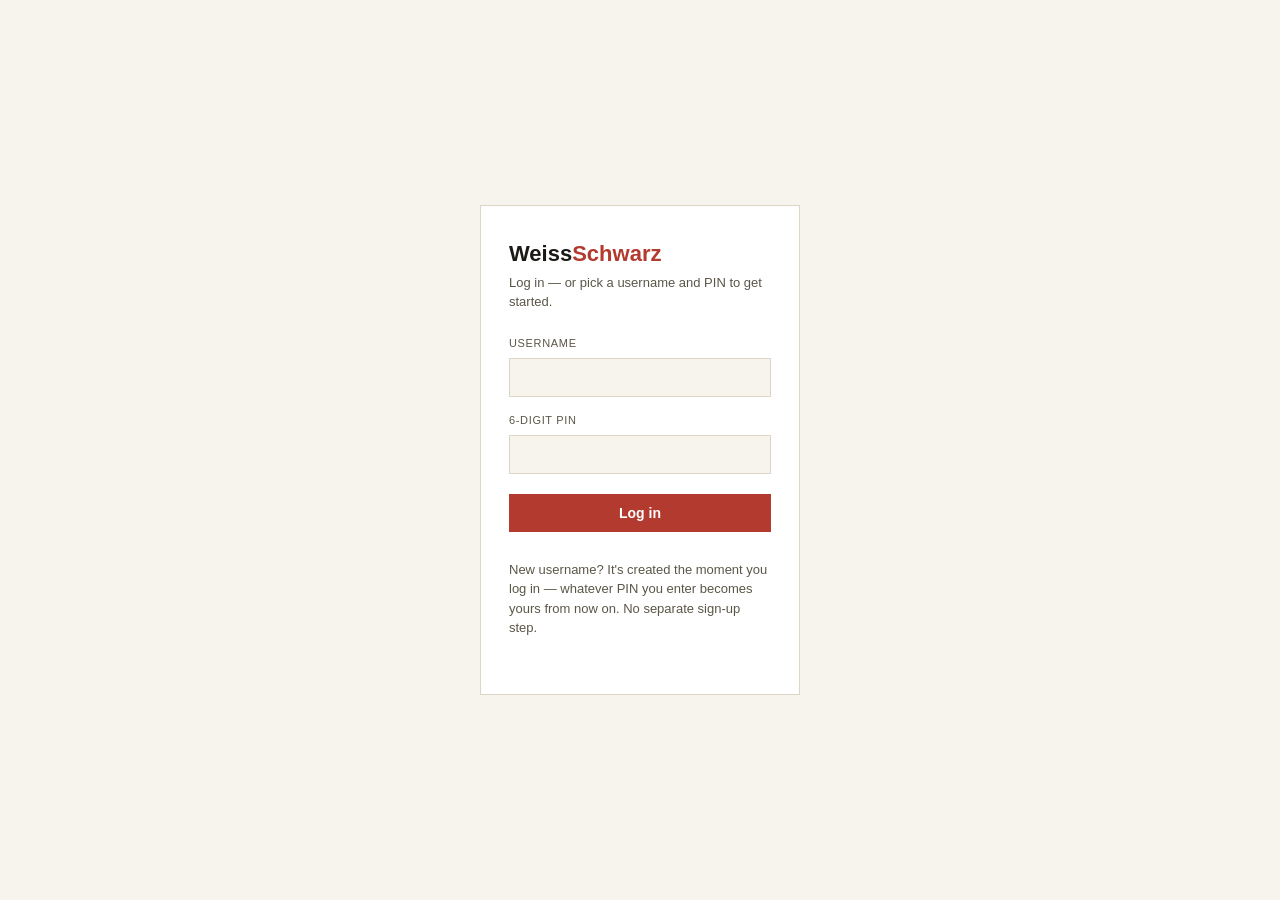
==== commit bb5e05e3: "Add files via upload" ====
--- a/docs/index.html
+++ b/docs/index.html
@@ -356,13 +356,21 @@
   </div>
 </header>
 <nav style="display:flex;gap:2px;padding:0 clamp(16px,4vw,48px);border-bottom:1px solid var(--line);background:var(--paper);">
-  <a href="index.html" style="font-size:13.5px;padding:9px 16px;color:var(--ink);text-decoration:none;border-bottom:2px solid var(--red);margin-bottom:-1px;font-weight:600;">Prices</a>
   <a href="browse.html" style="font-size:13.5px;padding:9px 16px;color:var(--ink-soft);text-decoration:none;">Browse</a>
   <a href="wishlist.html" style="font-size:13.5px;padding:9px 16px;color:var(--ink-soft);text-decoration:none;">Wishlist</a>
   <a href="collection.html" style="font-size:13.5px;padding:9px 16px;color:var(--ink-soft);text-decoration:none;">Collection</a>
   <a href="binder.html" style="font-size:13.5px;padding:9px 16px;color:var(--ink-soft);text-decoration:none;">Binders</a>
+  <a href="index.html" style="font-size:13.5px;padding:9px 16px;color:var(--ink);text-decoration:none;border-bottom:2px solid var(--red);margin-bottom:-1px;font-weight:600;">Prices</a>
 </nav>
 
+<script src="assets/api.js"></script>
+<script>
+  (function(){
+    const W = window.WSAPI;
+    W.requireLogin();
+    W.requireAdmin("browse.html");
+  })();
+</script>
 <div style="display:flex;gap:10px;align-items:center;flex-wrap:wrap;padding:14px clamp(16px,4vw,48px);background:#fdfaf2;border-bottom:1px solid var(--line);">
   <label for="set-scrape-input" style="font-size:11px;text-transform:uppercase;letter-spacing:0.06em;color:var(--ink-soft);">Scrape prices for a whole title:</label>
   <input type="text" id="set-scrape-input" placeholder="e.g. OSK" style="min-width:140px;font-family:inherit;font-size:13.5px;padding:7px 10px;border:1px solid var(--line);background:var(--paper);color:var(--ink);">
